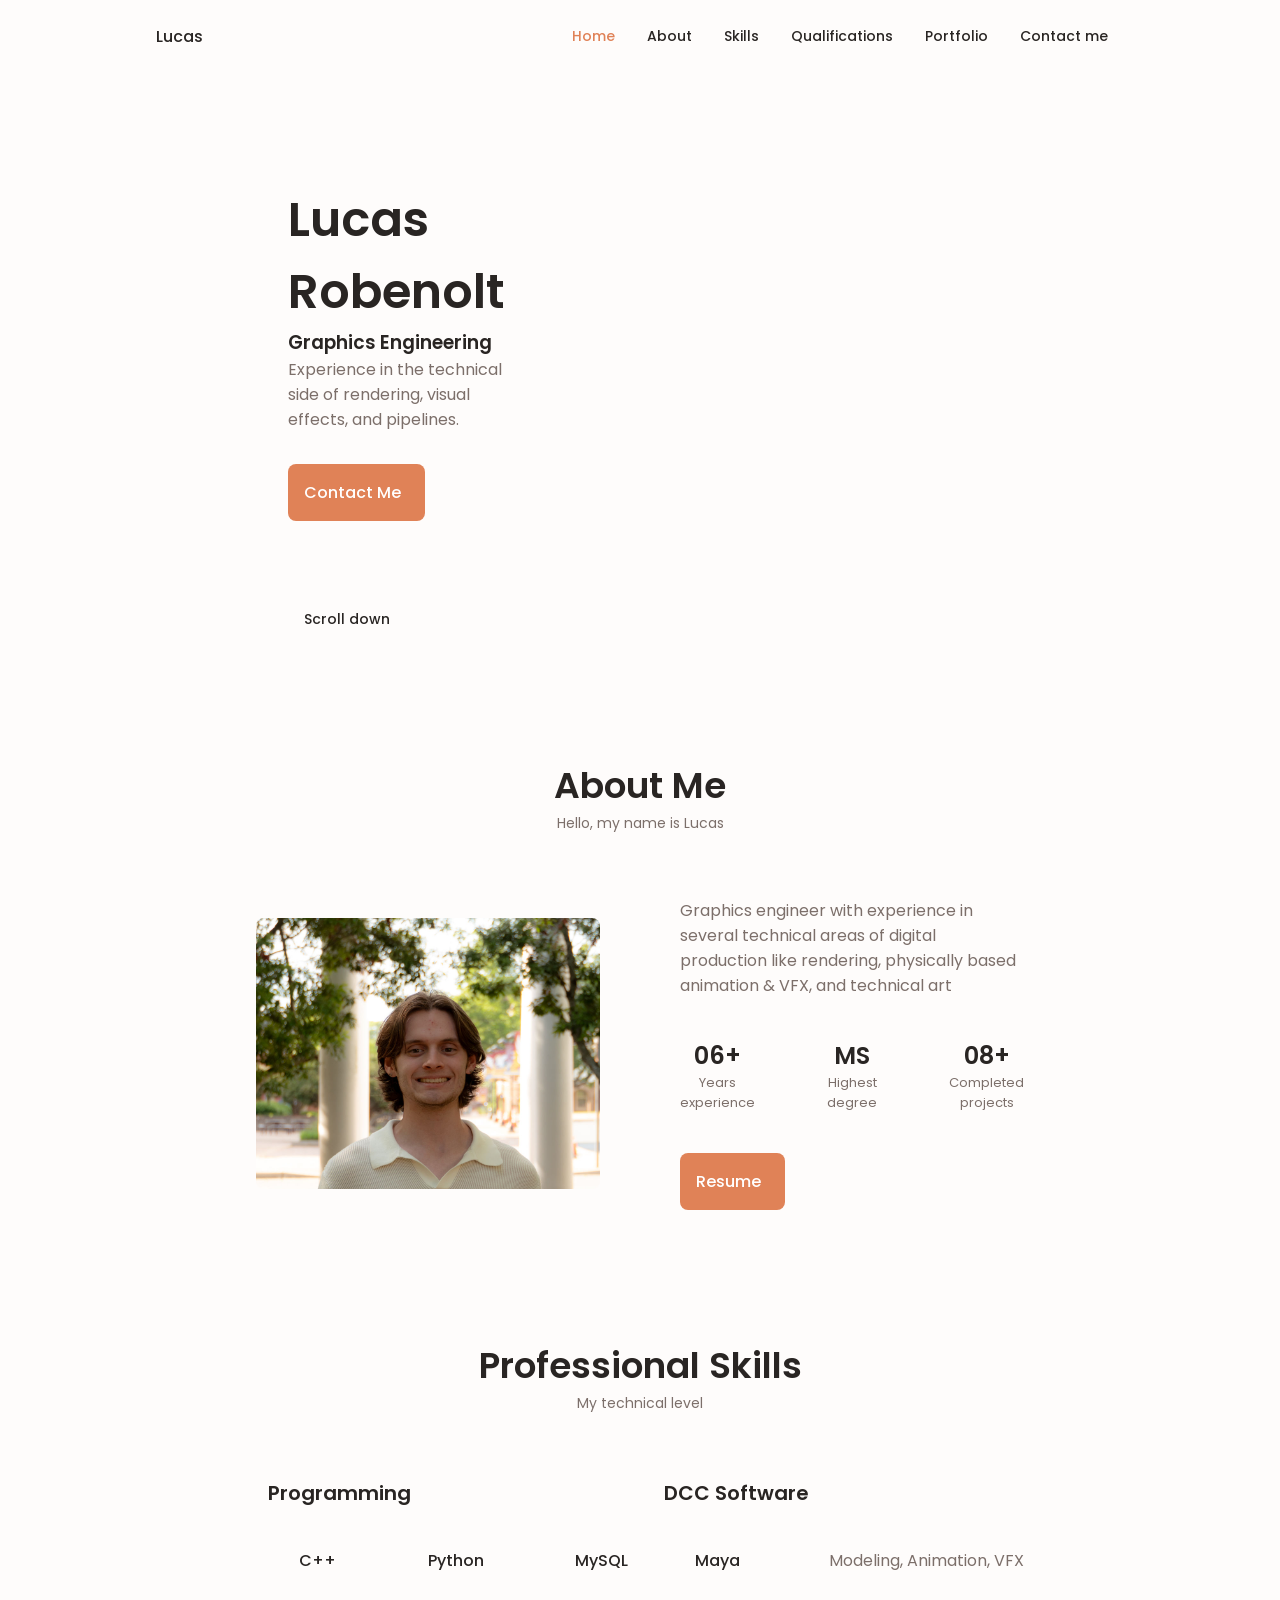
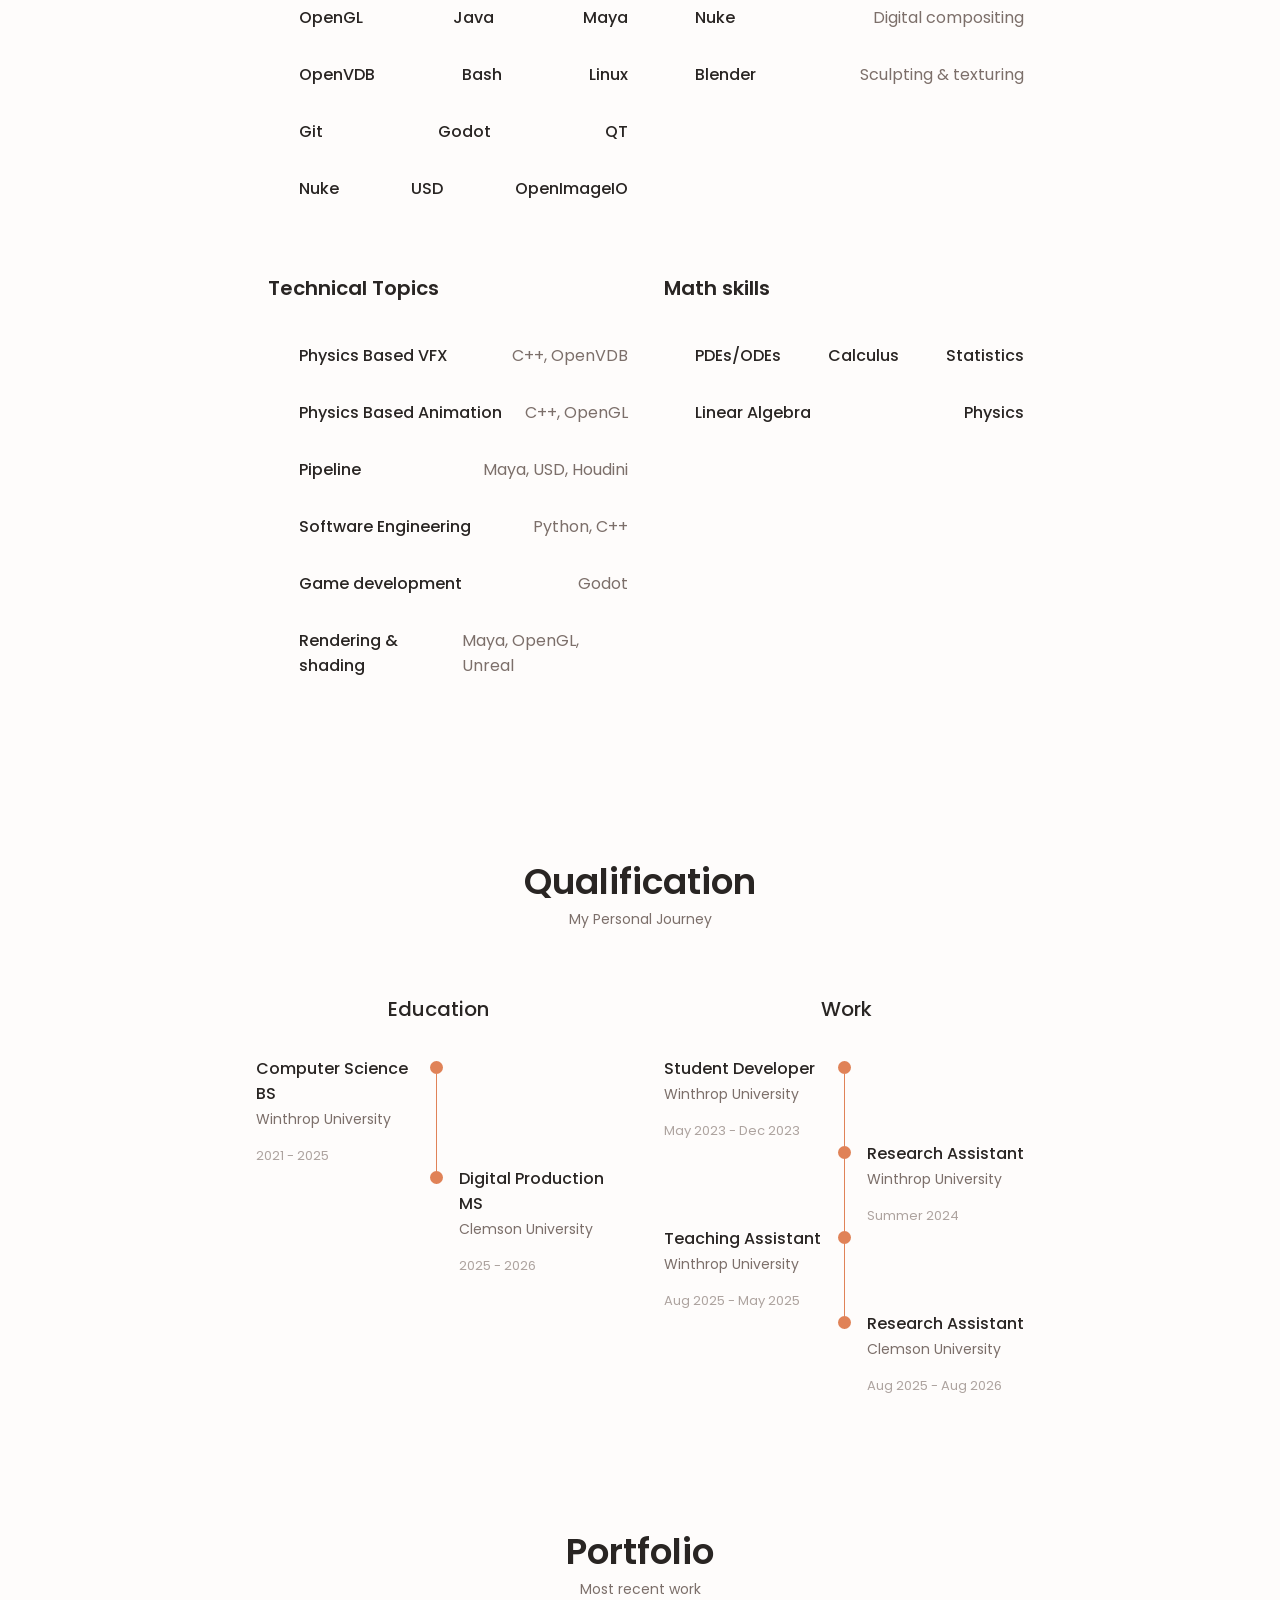
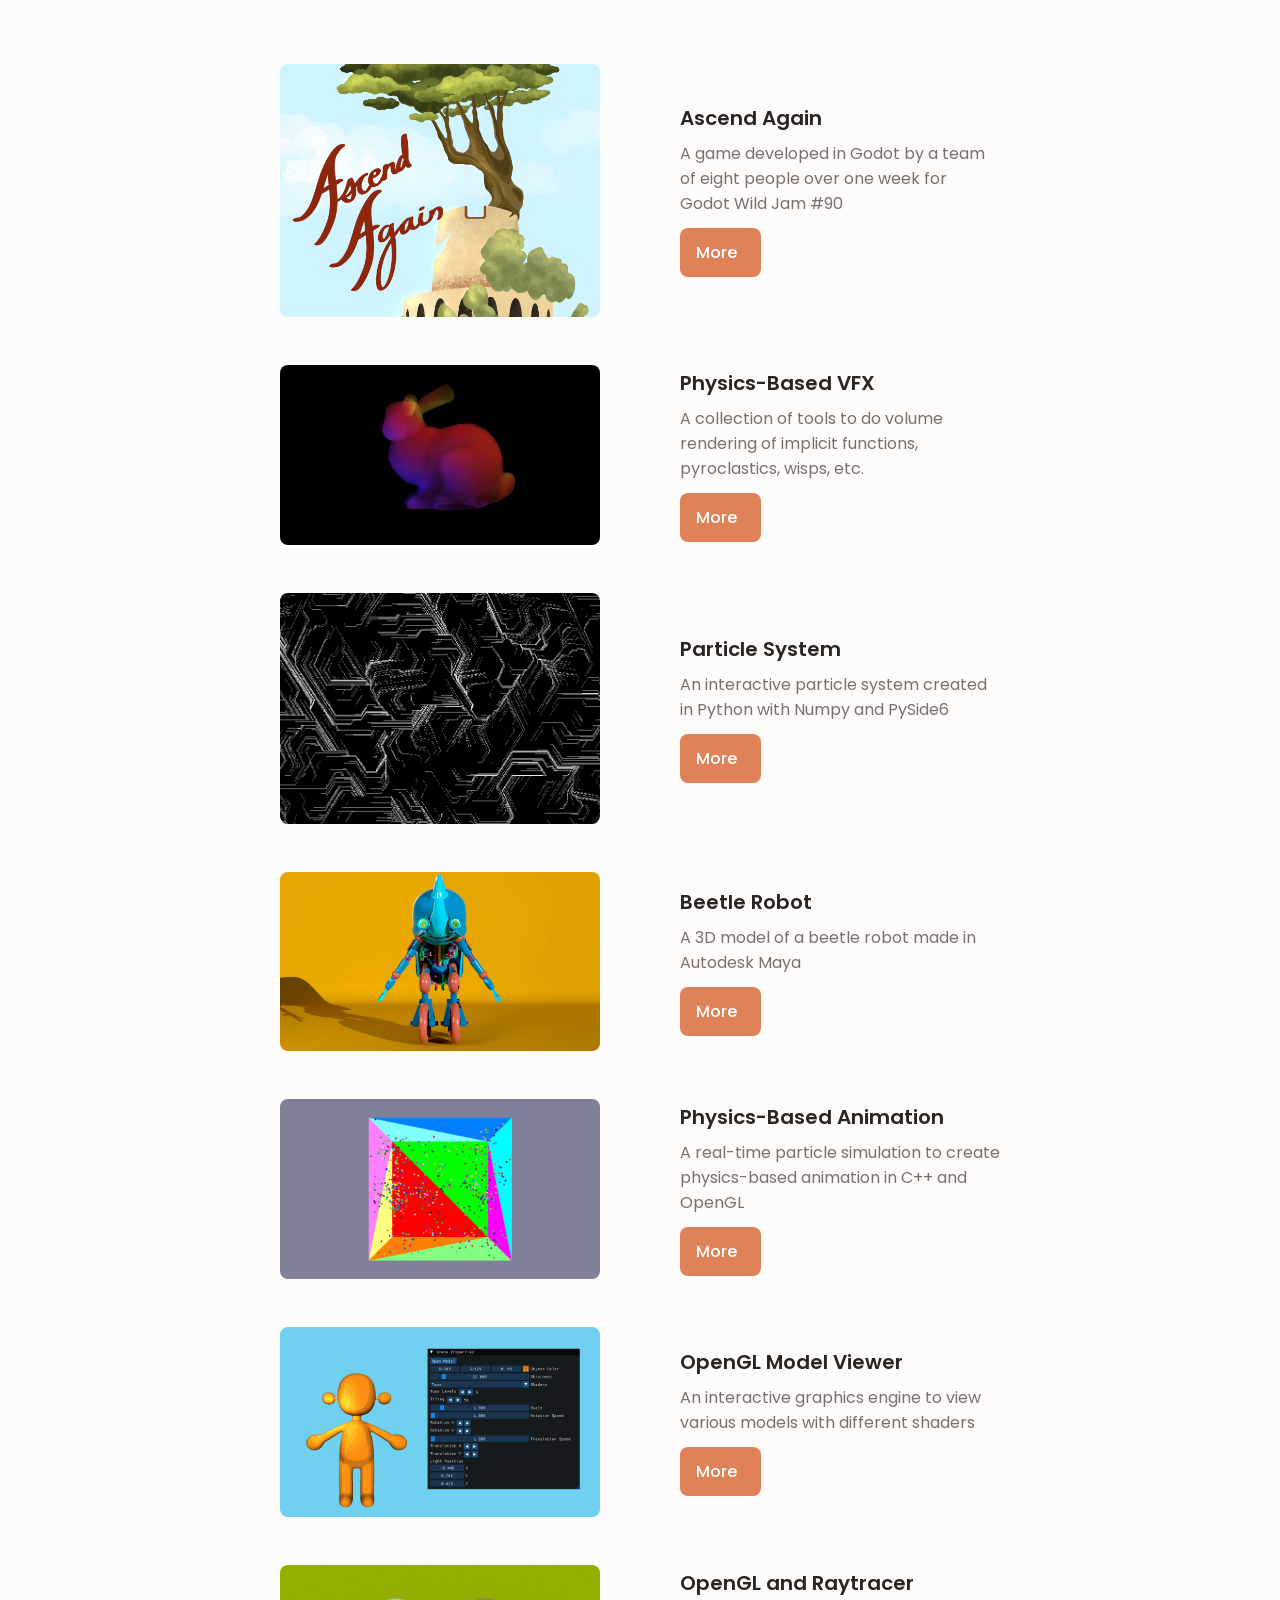
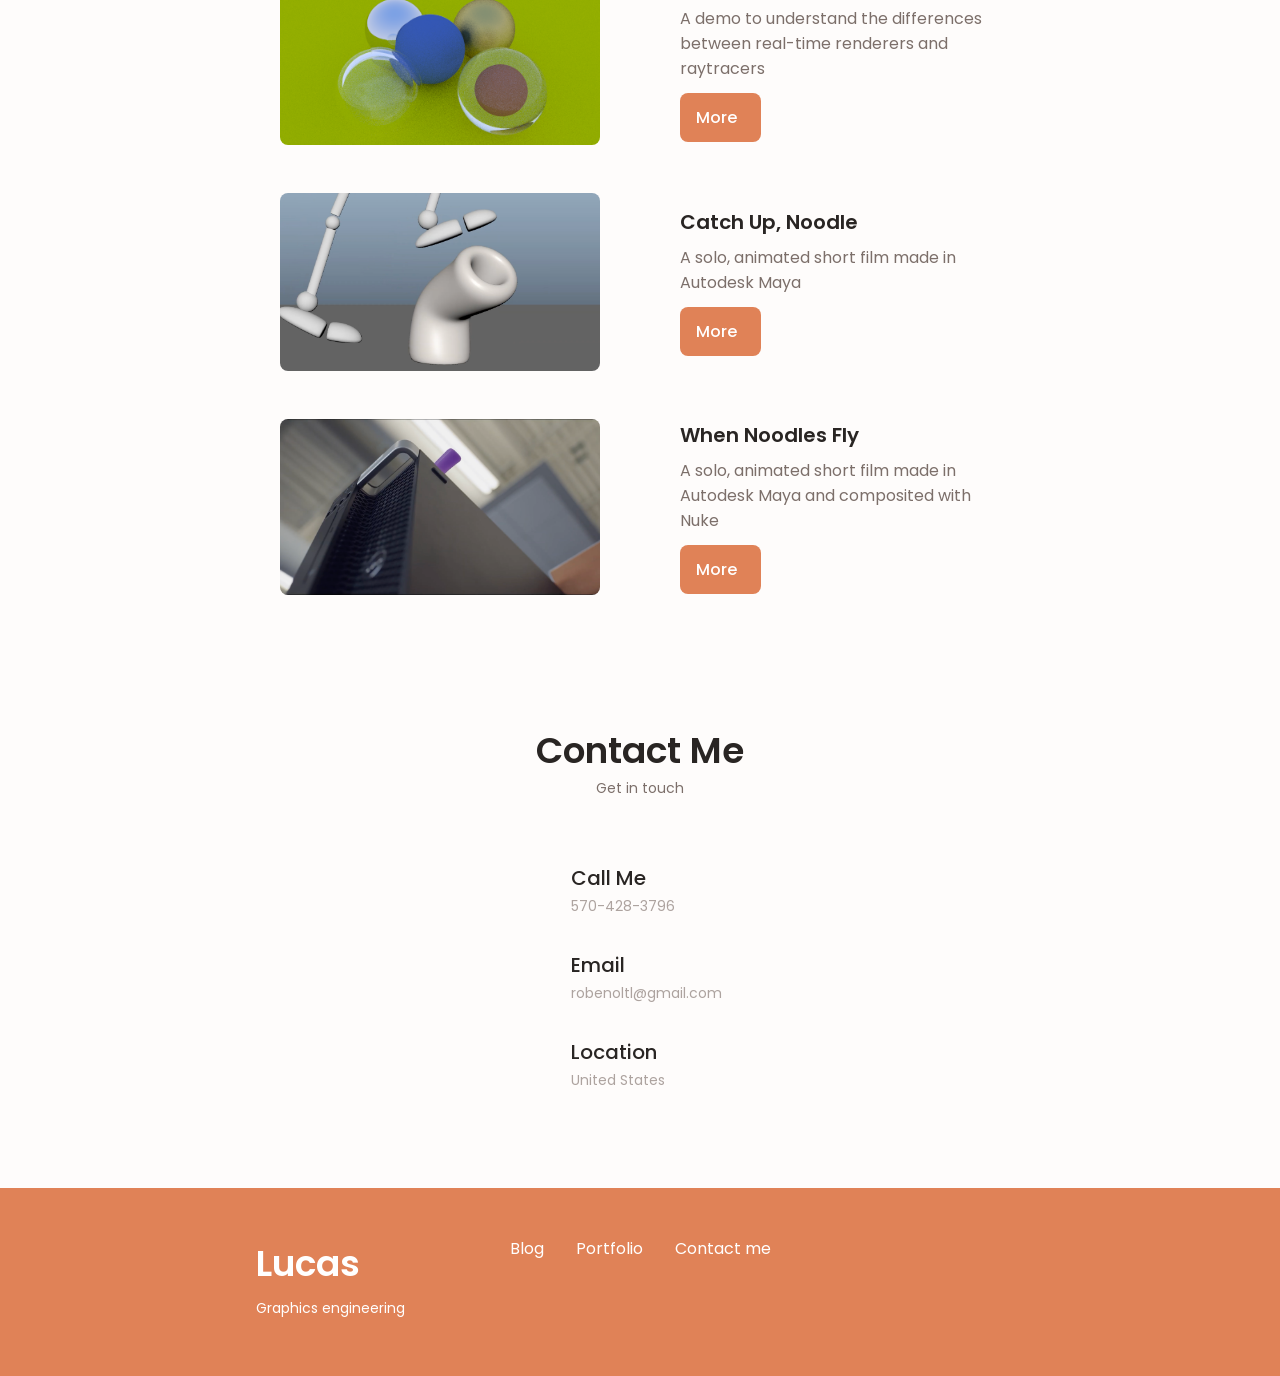
==== index.html @ 061efa86 "reorganized portfolio items" ====
<!DOCTYPE html>
    <html lang="en">
    <head>
        <meta charset="UTF-8">
        <meta name="viewport" content="width=device-width, initial-scale=1.0">

        <!--==================== UNICONS ====================-->
        <link rel="stylesheet" href="https://unicons.iconscout.com/release/v3.0.6/css/line.css">
        
        <!--==================== SWIPER CSS ====================-->
        <link rel="stylesheet" href="assets/css/swiper-bundle.min.css">
        
        <!--==================== CSS ====================-->
        <link rel="stylesheet" href="assets/css/styles.css">

        <title>Lucas-Robenolt-Portfolio</title>
    </head>
    <body>
        <!--==================== HEADER ====================-->
        <header class="header" id="header">
            <nav class="nav container">
                <a href="#" class="nav__logo">Lucas</a>
                <div class="nav__menu" id="nav-menu">
                    <ul class="nav__list grid">
                        <li class="nav__item">
                            <a href="#home" class="nav__link active-link">
                                <i class="uil uil-estate nav__icon"></i> Home
                            </a>
                        </li>
                        <li class="nav__item">
                            <a href="#about" class="nav__link">
                                <i class="uil uil-user nav__icon"></i> About
                            </a>
                        </li>
                        <li class="nav__item">
                            <a href="#skills" class="nav__link">
                                <i class="uil uil-file-alt nav__icon"></i> Skills 
                            </a>
                        </li>
                        <!-- <li class="nav__item">
                            <a href="#services" class="nav__link">
                                <i class="uil uil-briefcase-alt nav__icon"></i> Services
                            </a>
                        </li> -->
                        <li class="nav__item">
                            <a href="#qualification" class="nav__link">
                                <i class="uil uil-scenery nav__icon"></i> Qualifications
                            </a>
                        </li>
                        <li class="nav__item">
                            <a href="#portfolio" class="nav__link">
                                <i class="uil uil-scenery nav__icon"></i> Portfolio
                            </a>
                        </li>
                        <li class="nav__item">
                            <a href="#contact" class="nav__link">
                                <i class="uil uil-message nav__icon"></i> Contact me
                            </a>
                        </li>
                    </ul>
                    <i class="uil uil-times nav__close" id="nav-close"></i>
                </div>

                <div class="nav__btns">
                    <!-- Theme change button -->
                     <i class="uil uil-moon change-theme" id="theme-button"></i>

                    <div class="nav__toggle" id="nav-toggle">
                        <i class="uil uil-apps"></i>
                    </div>
                </div>
            </nav>
        </header>

        <!--==================== MAIN ====================-->
        <main class="main">
            <!--==================== HOME ====================-->
            <section class="home section" id="home">
                <div class="home__container container grid">
                    <div class="home__content grid">
                        <div class="home__social">
                            <!-- Add more social media links here if I need to -->
                            <a href="https://www.linkedin.com/in/lucas-robenolt-052553370/" target="_blank" class="home__social-icon">
                                <i class="uil uil-linkedin-alt"></i>
                            </a>
                            <a href="https://github.com/RLucas1102" target="_blank" class="home__social-icon">
                                <i class="uil uil-github-alt"></i>
                            </a>
                        </div>

                        <div class="home__img"">
                            <iframe src="https://player.vimeo.com/video/1237067106?title=0&amp;byline=0&amp;portrait=0&amp;badge=0&amp;autopause=0&amp;player_id=0&amp;app_id=58479" 
                                    width="480" 
                                    height="270" 
                                    frameborder="0" 
                                    allow="autoplay; fullscreen; picture-in-picture; clipboard-write; encrypted-media; web-share" 
                                    referrerpolicy="strict-origin-when-cross-origin" 
                                    title="Tech_Demo_Reel_10-18">
                            </iframe>
                        </div>

                        <!-- <div class="home__img">
                            <svg class="home__blob" viewBox="0 0 200 187" xmlns="http://www.w3.org/2000/svg" xmlns:xlink="http://www.w3.org/1999/xlink">
                                <mask id="mask0" mask-type="alpha">
                                    <path d="M190.312 36.4879C206.582 62.1187 201.309 102.826 182.328 134.186C163.346 165.547 
                                    130.807 187.559 100.226 186.353C69.6454 185.297 41.0228 161.023 21.7403 129.362C2.45775 
                                    97.8511 -7.48481 59.1033 6.67581 34.5279C20.9871 10.1032 59.7028 -0.149132 97.9666 
                                    0.00163737C136.23 0.303176 174.193 10.857 190.312 36.4879Z"/>
                                </mask>
                                <g mask="url(#mask0)">
                                    <path d="M190.312 36.4879C206.582 62.1187 201.309 102.826 182.328 134.186C163.346 
                                    165.547 130.807 187.559 100.226 186.353C69.6454 185.297 41.0228 161.023 21.7403 
                                    129.362C2.45775 97.8511 -7.48481 59.1033 6.67581 34.5279C20.9871 10.1032 59.7028 
                                    -0.149132 97.9666 0.00163737C136.23 0.303176 174.193 10.857 190.312 36.4879Z"/>

                                    <image class="home__blob-img" x=12 y=18 xlink:href="assets/img/LucassGradPhotos-63-edited.png"/>
                                </g>
                            </svg>
                        </div> -->

                        <div class="home__data">
                            <h1 class="home__title">Lucas Robenolt</h1>
                            <h3 class="home__subtitle">Graphics Engineering</h3>
                            <p class="home__description">Experience in the technical side of rendering, visual effects, and pipelines.</p>
                            <a href="#contact" class="button button--flex">
                                Contact Me <i class="uil uil-message button__icon"></i>
                            </a>
                        </div>
                    </div>

                    <div class="home__scroll">
                        <a href="#about" class="home__scroll-button button--flex">
                            <i class="uil uil-mouse-alt home__scroll-mouse"></i>
                            <span class="home__scroll-name">Scroll down</span>
                            <i class="uil uil-arrow-down home__scroll-arrow"></i>
                        </a>
                    </div>
                </div>
            </section>

            <!--==================== ABOUT ====================-->
            <section class="about section" id="about">
                <h2 class="section__title">About Me</h2>
                <span class="section__subtitle">Hello, my name is Lucas</span>

                <div class="about__container container grid">
                    <img src="assets/img/LucassGradPhotos-96-edited.png" alt="" class="about__img">

                    <div class="about__data">
                        <p class="about__description">Graphics engineer with experience in several technical areas of digital production
                                                      like rendering, physically based animation & VFX, and technical art
                        </p>

                        <div class="about__info">
                            <div>
                                <span class="about__info-title">06+</span>
                                <span class="about__info-name">Years <br> experience</span>
                            </div>
                            <div>
                                <span class="about__info-title">MS</span>
                                <span class="about__info-name">Highest <br> degree</span>
                            </div>
                            <div>
                                <span class="about__info-title">08+</span>
                                <span class="about__info-name">Completed <br> projects</span>
                            </div>
                        </div>

                        <div class="about__buttons">
                            <a download="" href="assets/pdf/Lucas_Robenolt_Resume.pdf" class="button button--flex">
                                Resume<i class="uil uil-download-alt button__icon"></i>
                            </a>
                        </div>
                    </div>
                </div>
            </section>

            <!--==================== SKILLS ====================-->
            <section class="skills section" id="skills">
                <h2 class="section__title"> Professional Skills</h2>
                <span class="section__subtitle">My technical level</span>

                <div class="skills__container container grid">
                    <div>
                        <!--==================== SKILLS 1====================-->
                        <div class="skills__content skills__open">
                            <div class="skills__header">
                                <!-- Replace with icon that represents skill -->
                                <i class="uil uil-brackets-curly skills__icon"></i>

                                <div>
                                    <h1 class="skills__title">Programming</h1>
                                    <span class="skills_subtitle"></span>
                                </div>

                                <i class="uil uil-angle-down skills__arrow"></i>
                            </div>

                            <div class="skills__list grid">
                                <div class="skills__data">
                                    <div class="skills__titles">
                                        <h3 class="skills__name">C++</h3>
                                        <h3 class="skills__name">Python</h3>
                                        <h3 class="skills__name">MySQL</h3>
                                    </div>
                                </div>
                                <div class="skills__data">
                                    <div class="skills__titles">
                                        <h3 class="skills__name">OpenGL</h3>
                                        <h3 class="skills__name">Java</h3>
                                        <h3 class="skills__name">Maya</h3>
                                    </div>
                                </div>
                                <div class="skills__data">
                                    <div class="skills__titles">
                                        <h3 class="skills__name">OpenVDB</h3>
                                        <h3 class="skills__name">Bash</h3>
                                        <h3 class="skills__name">Linux</h3>
                                    </div>
                                </div>
                                <div class="skills__data">
                                    <div class="skills__titles">
                                        <h3 class="skills__name">Git</h3>
                                        <h3 class="skills__name">Godot</h3>
                                        <h3 class="skills__name">QT</h3>
                                    </div>
                                </div>
                                <div class="skills__data">
                                    <div class="skills__titles">
                                        <h3 class="skills__name">Nuke</h3>
                                        <h3 class="skills__name">USD</h3>
                                        <h3 class="skills__name">OpenImageIO</h3>
                                    </div>
                                </div>
                            </div>
                        </div>
                    </div>

                    <div>
                        <!--==================== SKILLS 2====================-->
                        <div class="skills__content skills__open">
                            <div class="skills__header">
                                <!-- Replace with icon that represents skill -->
                                <i class="uil uil-cube skills__icon"></i> 

                                <div>
                                    <h1 class="skills__title">DCC Software</h1>
                                    <span class="skills_subtitle"></span>
                                </div>

                                <i class="uil uil-angle-down skills__arrow"></i>
                            </div>

                            <div class="skills__list grid">
                                <div class="skills__data">
                                    <div class="skills__titles">
                                        <h3 class="skills__name">Maya</h3>
                                        <span class="skills__description">Modeling, Animation, VFX</span>
                                    </div>
                                </div>
                                <div class="skills__data">
                                    <div class="skills__titles">
                                        <h3 class="skills__name">Nuke</h3>
                                        <span class="skills__description">Digital compositing</span>
                                    </div>
                                </div>
                                <div class="skills__data">
                                    <div class="skills__titles">
                                        <h3 class="skills__name">Blender</h3>
                                        <span class="skills__description">Sculpting & texturing</span>
                                    </div>
                                </div>
                                <!-- <div class="skills__data">
                                    <div class="skills__titles">
                                        <h3 class="skills__name">skill</h3>
                                        <span class="skills__description">Describe skill</span>
                                    </div>
                                </div> -->
                            </div>
                        </div>
                    </div>

                    <div>
                        <!--==================== SKILLS 3====================-->
                        <div class="skills__content skills__open">
                            <div class="skills__header">
                                <!-- Replace with icon that represents skill -->
                                <i class="uil uil-book-open skills__icon"></i> 

                                <div>
                                    <h1 class="skills__title">Technical Topics</h1>
                                    <span class="skills_subtitle"></span>
                                </div>

                                <i class="uil uil-angle-down skills__arrow"></i>
                            </div>

                            <div class="skills__list grid">
                                <div class="skills__data">
                                    <div class="skills__titles">
                                        <h3 class="skills__name">Physics Based VFX</h3>
                                        <span class="skills__description">C++, OpenVDB</span>
                                    </div>
                                </div>
                                <div class="skills__data">
                                    <div class="skills__titles">
                                        <h3 class="skills__name">Physics Based Animation</h3>
                                        <span class="skills__description">C++, OpenGL</span>
                                    </div>
                                </div>
                                <div class="skills__data">
                                    <div class="skills__titles">
                                        <h3 class="skills__name">Pipeline</h3>
                                        <span class="skills__description">Maya, USD, Houdini</span>
                                    </div>
                                </div>
                                <div class="skills__data">
                                    <div class="skills__titles">
                                        <h3 class="skills__name">Software Engineering</h3>
                                        <span class="skills__description">Python, C++</span>
                                    </div>
                                </div>
                                <div class="skills__data">
                                    <div class="skills__titles">
                                        <h3 class="skills__name">Game development</h3>
                                        <span class="skills__description">Godot</span>
                                    </div>
                                </div>
                                <div class="skills__data">
                                    <div class="skills__titles">
                                        <h3 class="skills__name">Rendering & shading</h3>
                                        <span class="skills__description">Maya, OpenGL, Unreal</span>
                                    </div>
                                </div>
                            </div>
                        </div>
                    </div>

                    <div>
                        <!--==================== SKILLS 4====================-->
                        <div class="skills__content skills__open">
                            <div class="skills__header">
                                <!-- Replace with icon that represents skill -->
                                <i class="uil uil-book-open skills__icon"></i> 

                                <div>
                                    <h1 class="skills__title">Math skills</h1>
                                    <span class="skills_subtitle"></span>
                                </div>

                                <i class="uil uil-angle-down skills__arrow"></i>
                            </div>

                            <div class="skills__list grid">
                                <div class="skills__data">
                                    <div class="skills__titles">
                                        <h3 class="skills__name">PDEs/ODEs</h3>
                                        <h3 class="skills__name">Calculus</h3>
                                        <h3 class="skills__name">Statistics</h3>
                                    </div>
                                </div>
                                <div class="skills__data">
                                    <div class="skills__titles">
                                        <h3 class="skills__name">Linear Algebra</h3>
                                        <h3 class="skills__name">Physics</h3>
                                    </div>
                                </div>
                            </div>
                        </div>
                    </div>
                </div>
            </section>

            <!--==================== QUALIFICATION ====================-->
            <section class="qualification section" id="qualification">
                <h2 class="section__title">Qualification</h2>
                <span class="section__subtitle">My Personal Journey</span>

                <div class="qualification__container container">
                    <div class="qualification__sections">
                        <!--==================== QUALIFICATION CONTENT 1 ====================-->
                        <div class="qualification__content qualification__active" data-content id="education">
                            <div class="qualification__tabs">
                                <h3 class="qualification__button button--flex">
                                    <i class="uil uil-graduation-cap qualification__icon"></i>
                                    Education
                                </h3>
                            </div>
                            <!--==================== QUALIFICATION 1 ====================-->
                            <div class="qualification__data">
                                <div>
                                    <h3 class="qualification__title">Computer Science BS</h3>
                                    <span class="qualification__subtitle">Winthrop University</span>
                                    <div class="qualification__calendar">
                                        <i class="uil uil-calendar-alt"></i>
                                        2021 - 2025
                                    </div>
                                </div>

                                <div>
                                    <span class="qualification__rounder"></span>
                                    <span class="qualification__line"></span>
                                </div>
                            </div>

                            <!--==================== QUALIFICATION 2 ====================-->
                            <div class="qualification__data">
                                <div></div>

                                <div>
                                    <span class="qualification__rounder"></span>
                                </div>

                                <div>
                                    <h3 class="qualification__title">Digital Production MS</h3>
                                    <span class="qualification__subtitle">Clemson University</span>
                                    <div class="qualification__calendar">
                                        <i class="uil uil-calendar-alt"></i>
                                        2025 - 2026
                                    </div>
                                </div>
                            </div>
                        </div>

                        <!--==================== QUALIFICATION CONTENT 2 ====================-->
                        <div class="qualification__content qualification__active" data-content id="work">
                           <div class="qualification__tabs"> 
                                <h3 class="qualification__button button--flex">
                                    <i class="uil uil-briefcase-alt qualification__icon"></i>
                                    Work
                                </h3>
                           </div>
                            <!--==================== QUALIFICATION 1 ====================-->
                            <div class="qualification__data">
                                <div>
                                    <h3 class="qualification__title">Student Developer</h3>
                                    <span class="qualification__subtitle">Winthrop University</span>
                                    <div class="qualification__calendar">
                                        <i class="uil uil-calendar-alt"></i>
                                        May 2023 - Dec 2023
                                    </div>
                                </div>

                                <div>
                                    <span class="qualification__rounder"></span>
                                    <span class="qualification__line"></span>
                                </div>
                            </div>

                            <!--==================== QUALIFICATION 2 ====================-->
                            <div class="qualification__data">
                                <div></div>

                                <div>
                                    <span class="qualification__rounder"></span>
                                    <span class="qualification__line"></span>
                                </div>

                                <div>
                                    <h3 class="qualification__title">Research Assistant</h3>
                                    <span class="qualification__subtitle">Winthrop University</span>
                                    <div class="qualification__calendar">
                                        <i class="uil uil-calendar-alt"></i>
                                        Summer 2024
                                    </div>
                                </div>
                            </div>

                            <!--==================== QUALIFICATION 3 ====================-->
                            <div class="qualification__data">
                                <div>
                                    <h3 class="qualification__title">Teaching Assistant</h3>
                                    <span class="qualification__subtitle">Winthrop University</span>
                                    <div class="qualification__calendar">
                                        <i class="uil uil-calendar-alt"></i>
                                        Aug 2025 - May 2025
                                    </div>
                                </div>

                                <div>
                                    <span class="qualification__rounder"></span>
                                    <span class="qualification__line"></span>
                                </div>

                            </div>

                            <!--==================== QUALIFICATION 4 ====================-->
                            <div class="qualification__data">
                                <div></div>

                                <div>
                                    <span class="qualification__rounder"></span>
                                </div>

                                <div>
                                    <h3 class="qualification__title">Research Assistant</h3>
                                    <span class="qualification__subtitle">Clemson University</span>
                                    <div class="qualification__calendar">
                                        <i class="uil uil-calendar-alt"></i>
                                        Aug 2025 - Aug 2026
                                    </div>
                                </div>

                            </div>

                        </div>
                    </div>
                </div>
            </section>

            <!--==================== Blog ====================-->
            <!-- <section class="services section" id="services">
                <h2 class="section__title">Blog</h2>
                <span class="section__subtitle">What am I up to?</span>

                <div class="services__container container grid">
                    ==================== SERVICES 1 ====================
                    <div class="services__content">
                        <div>
                            == Icon ==
                             <h3 class="services__title">Title</h3>
                        </div>

                        <span class="button button--flex button--small button--link services__button">
                            View More
                            <i class="uil uil-arrow-right button__icon"></i>
                        </span>

                        <div class="services__modal">
                            <div class="services__modal-content">
                                <h4 class="services__modal-title">Title</h4>
                                <i class="uil uil-times services__modal-close"></i>

                                <ul class="services__modal-services grid">
                                    <li class="services__modal-service">
                                        <i class="uil uil-check-circle services__modal-icon"></i>
                                        <p>Service 1</p>
                                    </li>
                                    <li class="services__modal-service">
                                        <i class="uil uil-check-circle services__modal-icon"></i>
                                        <p>Service 2</p>
                                    </li>
                                    <li class="services__modal-service">
                                        <i class="uil uil-check-circle services__modal-icon"></i>
                                        <p>Service 3</p>
                                    </li>
                                    <li class="services__modal-service">
                                        <i class="uil uil-check-circle services__modal-icon"></i>
                                        <p>Service 4</p>
                                    </li>
                                </ul>
                            </div>
                        </div>
                    </div>

                    ==================== SERVICES 2 ====================
                    <div class="services__content">
                        <div>
                            == Icon ==
                             <h3 class="services__title">Title</h3>
                        </div>

                        <span class="button button--flex button--small button--link services__button">
                            View More
                            <i class="uil uil-arrow-right button__icon"></i>
                        </span>

                        <div class="services__modal">
                            <div class="services__modal-content">
                                <h4 class="services__modal-title">Title</h4>
                                <i class="uil uil-times services__modal-close"></i>

                                <ul class="services__modal-services grid">
                                    <li class="services__modal-service">
                                        <i class="uil uil-check-circle services__modal-icon"></i>
                                        <p>Service 1</p>
                                    </li>
                                    <li class="services__modal-service">
                                        <i class="uil uil-check-circle services__modal-icon"></i>
                                        <p>Service 2</p>
                                    </li>
                                    <li class="services__modal-service">
                                        <i class="uil uil-check-circle services__modal-icon"></i>
                                        <p>Service 3</p>
                                    </li>
                                    <li class="services__modal-service">
                                        <i class="uil uil-check-circle services__modal-icon"></i>
                                        <p>Service 4</p>
                                    </li>
                                </ul>
                            </div>
                        </div>
                    </div>

                    ==================== SERVICES 3 ====================
                    <div class="services__content">
                        <div>
                            == Icon ==
                             <h3 class="services__title">Title</h3>
                        </div>

                        <span class="button button--flex button--small button--link services__button">
                            View More
                            <i class="uil uil-arrow-right button__icon"></i>
                        </span>

                        <div class="services__modal">
                            <div class="services__modal-content">
                                <h4 class="services__modal-title">Title</h4>
                                <i class="uil uil-times services__modal-close"></i>

                                <ul class="services__modal-services grid">
                                    <li class="services__modal-service">
                                        <i class="uil uil-check-circle services__modal-icon"></i>
                                        <p>Service 1</p>
                                    </li>
                                    <li class="services__modal-service">
                                        <i class="uil uil-check-circle services__modal-icon"></i>
                                        <p>Service 2</p>
                                    </li>
                                    <li class="services__modal-service">
                                        <i class="uil uil-check-circle services__modal-icon"></i>
                                        <p>Service 3</p>
                                    </li>
                                    <li class="services__modal-service">
                                        <i class="uil uil-check-circle services__modal-icon"></i>
                                        <p>Service 4</p>
                                    </li>
                                </ul>
                            </div>
                        </div>
                    </div>
                </div>
            </section> -->

            <!--==================== PORTFOLIO ====================-->
            <section class="portfolio section" id="portfolio">
                <h2 class="section__title">Portfolio</h2>
                <span class="section__subtitle">Most recent work</span>

                <div class="portfolio__container container">
                    <!--==================== PORTFOLIO 1 ====================-->
                    <div class="portfolio__content grid">
                        <img src="assets/img/Ascend-Again.png" alt="" class="portfolio__img">

                        <div class="portfolio__data">
                            <h3 class="portfolio__title">Ascend Again</h3>
                            <p class="portfolio__description">A game developed in Godot by a team of eight people over one week for Godot Wild Jam #90  </p>
                            <a href="https://ascend-again.itch.io/ascend-again" class="button button--flex button--small portfolio__button">
                                More
                                <i class="uil uil-arrow-right button__icon"></i>
                            </a>
                        </div>
                    </div>
                    
                    <!--==================== PORTFOLIO 9 ====================-->
                    <div class="portfolio__content grid">
                        <img src="assets/img/VFX_Bunny.jpg" alt="" class="portfolio__img">

                        <div class="portfolio__data">
                            <h3 class="portfolio__title">Physics-Based VFX</h3>
                            <p class="portfolio__description">A collection of tools to do volume rendering of implicit functions, pyroclastics, wisps, etc.</p>
                            <a href="https://github.com/RLucas1102/Physics-VFX-Sandbox" class="button button--flex button--small portfolio__button">
                                More
                                <i class="uil uil-arrow-right button__icon"></i>
                            </a>
                        </div>
                    </div>

                    <!--==================== PORTFOLIO 5 ====================-->
                    <div class="portfolio__content grid">
                        <img src="assets/img/Particle-System.png" alt="" class="portfolio__img">

                        <div class="portfolio__data">
                            <h3 class="portfolio__title">Particle System</h3>
                            <p class="portfolio__description">An interactive particle system created in Python with Numpy and PySide6</p>
                            <a href="https://github.com/RLucas1102/PyQT-FlowField" class="button button--flex button--small portfolio__button">
                                More
                                <i class="uil uil-arrow-right button__icon"></i>
                            </a>
                        </div>
                    </div>
                    
                    <!--==================== PORTFOLIO 2 ====================-->
                    <div class="portfolio__content grid">
                        <img src="assets/img/Beetle-Robot.png" alt="" class="portfolio__img">

                        <div class="portfolio__data">
                            <h3 class="portfolio__title">Beetle Robot</h3>
                            <p class="portfolio__description">A 3D model of a beetle robot made in Autodesk Maya</p>
                            <a href="https://vimeo.com/1236069289?fl=ip&fe=ec" class="button button--flex button--small portfolio__button">
                                More
                                <i class="uil uil-arrow-right button__icon"></i>
                            </a>
                        </div>
                    </div>
                    
                    <!--==================== PORTFOLIO 6 ====================-->
                    <div class="portfolio__content grid">
                        <img src="assets/img/PBA.png" alt="" class="portfolio__img">

                        <div class="portfolio__data">
                            <h3 class="portfolio__title">Physics-Based Animation</h3>
                            <p class="portfolio__description">A real-time particle simulation to create physics-based animation in C++ and OpenGL</p>
                            <a href="https://github.com/RLucas1102/Physics-Animation-Sandbox" class="button button--flex button--small portfolio__button">
                                More
                                <i class="uil uil-arrow-right button__icon"></i>
                            </a>
                        </div>
                    </div>
                    
                    <!--==================== PORTFOLIO 7 ====================-->
                    <div class="portfolio__content grid">
                        <img src="assets/img/OpenGL-ModelViewer.png" alt="" class="portfolio__img">

                        <div class="portfolio__data">
                            <h3 class="portfolio__title">OpenGL Model Viewer</h3>
                            <p class="portfolio__description">An interactive graphics engine to view various models with different shaders</p>
                            <a href="https://github.com/RLucas1102/OpenGL-ModelViewer" class="button button--flex button--small portfolio__button">
                                More
                                <i class="uil uil-arrow-right button__icon"></i>
                            </a>
                        </div>
                    </div>

                    <!--==================== PORTFOLIO 8 ====================-->
                    <div class="portfolio__content grid">
                        <img src="assets/img/Raytracer.png" alt="" class="portfolio__img">

                        <div class="portfolio__data">
                            <h3 class="portfolio__title">OpenGL and Raytracer</h3>
                            <p class="portfolio__description">A demo to understand the differences between real-time renderers and raytracers</p>
                            <a href="https://github.com/RLucas1102/OpenGL-Raytracer" class="button button--flex button--small portfolio__button">
                                More
                                <i class="uil uil-arrow-right button__icon"></i>
                            </a>
                        </div>
                    </div>

                    <!--==================== PORTFOLIO 4 ====================-->
                    <div class="portfolio__content grid ">
                        <img src="assets/img/Catch-Up-Noodle.png" alt="" class="portfolio__img">

                        <div class="portfolio__data">
                            <h3 class="portfolio__title">Catch Up, Noodle</h3>
                            <p class="portfolio__description">A solo, animated short film made in Autodesk Maya</p>
                            <a href="https://vimeo.com/1236068005?fl=ip&fe=ec" class="button button--flex button--small portfolio__button">
                                More
                                <i class="uil uil-arrow-right button__icon"></i>
                            </a>
                        </div>
                    </div>
                    
                    <!--==================== PORTFOLIO 3 ====================-->
                    <div class="portfolio__content grid ">
                        <img src="assets/img/When-Noodles-Fly.png" alt="" class="portfolio__img">

                        <div class="portfolio__data">
                            <h3 class="portfolio__title">When Noodles Fly</h3>
                            <p class="portfolio__description">A solo, animated short film made in Autodesk Maya and composited with Nuke</p>
                            <a href="https://vimeo.com/1236067232?fl=ip&fe=ec" class="button button--flex button--small portfolio__button">
                                More
                                <i class="uil uil-arrow-right button__icon"></i>
                            </a>
                        </div>
                    </div>

                </div>
            </section>

            <!--==================== PROJECT IN MIND ====================-->
            <!-- <section class="project section">
                <div class="project__bg">
                    <div class="project__container container grid">
                        <div class="project__data">
                            <h2 class="project__title">Something</h2>
                            <p class="project__description">Something else</p>
                            <a href="#contact" class="button button--flex button--white">
                                Contact Me
                                <i class="uil uil-message project__icon"></i>
                            </a>
                        </div>

                        <img src="assets/img/project.png" alt="" class="project__img">
                    </div>
                </div>
            </section> -->

            <!--==================== TESTIMONIAL ====================-->
            <!-- <section class="testimonial section">
                <h2 class="section__title">Testimonial</h2>
                <span class="section__subtitle">My Client Saying</span>

                <div class="testimonial__container container swiper-container">
                    <div class="swiper-wrapper">
                        ==================== TESTIMONIAL 1 ====================
                        <div class="testimonial__content swiper-slide">
                            <div class="testimonial__data">
                                <div class="testimonial__header">
                                    <img src="assets/img/testimonial1.jpg" alt="" class="testimonial__img">
                                    
                                    <div>
                                        <h3 class="testimonial__name">Name</h3>
                                        <span class="testimonial__client">Client</span>
                                    </div>
                                </div>

                                <div>
                                    <i class="uil uil-star testimonial__icon-star"></i>
                                    <i class="uil uil-star testimonial__icon-star"></i>
                                    <i class="uil uil-star testimonial__icon-star"></i>
                                    <i class="uil uil-star testimonial__icon-star"></i>
                                    <i class="uil uil-star testimonial__icon-star"></i>
                                </div>
                            </div>

                            <p class="testimonial__description">Something</p>
                        </div>

                        ==================== TESTIMONIAL 2 ====================
                        <div class="testimonial__content swiper-slide">
                            <div class="testimonial__data">
                                <div class="testimonial__header">
                                    <img src="assets/img/testimonial2.jpg" alt="" class="testimonial__img">
                                    
                                    <div>
                                        <h3 class="testimonial__name">Name</h3>
                                        <span class="testimonial__client">Client</span>
                                    </div>
                                </div>

                                <div>
                                    <i class="uil uil-star testimonial__icon-star"></i>
                                    <i class="uil uil-star testimonial__icon-star"></i>
                                    <i class="uil uil-star testimonial__icon-star"></i>
                                    <i class="uil uil-star testimonial__icon-star"></i>
                                    <i class="uil uil-star testimonial__icon-star"></i>
                                </div>
                            </div>

                            <p class="testimonial__description">Something</p>
                        </div>

                        ==================== TESTIMONIAL 3 ====================
                        <div class="testimonial__content swiper-slide">
                            <div class="testimonial__data">
                                <div class="testimonial__header">
                                    <img src="assets/img/testimonial3.jpg" alt="" class="testimonial__img">
                                    
                                    <div>
                                        <h3 class="testimonial__name">Name</h3>
                                        <span class="testimonial__client">Client</span>
                                    </div>
                                </div>

                                <div>
                                    <i class="uil uil-star testimonial__icon-star"></i>
                                    <i class="uil uil-star testimonial__icon-star"></i>
                                    <i class="uil uil-star testimonial__icon-star"></i>
                                    <i class="uil uil-star testimonial__icon-star"></i>
                                    <i class="uil uil-star testimonial__icon-star"></i>
                                </div>
                            </div>

                            <p class="testimonial__description">Something</p>
                        </div>
                    </div>

                    Add Pagination
                     <div class="swiper-pagination swiper-pagination-testimonial"></div>
                </div>
            </section> -->

            <!--==================== CONTACT ME ====================-->
            <section class="contact section" id="contact">
                <h2 class="section__title">Contact Me</h2>
                <span class="section__subtitle">Get in touch</span>

                <div class="contact__container container grid">
                    <div>

                        <div class="contact__information">
                            <i class="uil uil-phone contact__icon"></i>

                            <div>
                                <h3 class="contact__title">Call Me</h3>
                                <span class="contact__subtitle">570-428-3796</span>
                            </div>
                        </div>

                        <div class="contact__information">
                            <i class="uil uil-envelope contact__icon"></i>

                            <div>
                                <h3 class="contact__title">Email</h3>
                                <span class="contact__subtitle">robenoltl@gmail.com</span>
                            </div>
                        </div>

                        <div class="contact__information">
                            <i class="uil uil-map-marker contact__icon"></i>

                            <div>
                                <h3 class="contact__title">Location</h3>
                                <span class="contact__subtitle">United States</span>
                            </div>
                        </div>
                    </div>

                    <!-- <form action="" class="contact__form grid">
                        <div class="contact__inputs grid">
                            <div class="contact__content">
                                <label for="" class="contact__label">Name</label>
                                <input type="text" class="contact__input">
                            </div>
                            <div class="contact__content">
                                <label for="" class="contact__label">Email</label>
                                <input type="text" class="contact__input">
                            </div>
                        </div>
                        <div class="contact__content">
                            <label for="" class="contact__label">Message</label>
                            <textarea name="" id="" cols="0" rows="7" class="contact__input"></textarea>
                        </div>

                        <div>
                            <a href="#" class="button button--flex">
                                Send Message
                                <i class="uil uil-message button__icon"></i>
                            </a>
                        </div>
                    </form> -->
                </div>
            </section>
        </main>

        <!--==================== FOOTER ====================-->
        <footer class="footer">
            <div class="footer__bg">
                <div class="footer__container container grid">
                    <div>
                        <h1 class="footer__title">Lucas</h1>
                        <span class="footer__subtitle">Graphics engineering</span>
                    </div>

                    <ul class="footer__links">
                        <li>
                            <a href="#services" class="footer__link">Blog</a>
                        </li>
                        <li>
                            <a href="#portfolio" class="footer__link">Portfolio</a>
                        </li>
                        <li>
                            <a href="#contact" class="footer__link">Contact me</a>
                        </li>
                    </ul>
                </div>
            </div>
        </footer>
        
        <!--==================== SCROLL TOP ====================-->
        <a href="#" class="scrollup" id="scroll-up">
            <i class="uil uil-arrow-up scrollup__icon"></i>
        </a>

        <!--==================== SWIPER JS ====================-->
        <script src="assets/js/swiper-bundle.min.js"></script>

        <!--==================== MAIN JS ====================-->
        <script src="assets/js/main.js"></script>
    </body>
</html>
---- assets/css/styles.css ----
/*==================== GOOGLE FONTS ====================*/
@import url("https://fonts.googleapis.com/css2?family=Poppins:wght@400;500;600&display=swap");

/*==================== VARIABLES CSS ====================*/
:root {
    --header-height: 3rem;

    /*========== Colors ==========*/
    /* Change favorite color */
    --hue-color: 19; /*Purple 250 - Green 142 - Blue 230 - Pink 340*/

    /* HSL color mode */
    --first-color: hsl(var(--hue-color), 69%, 61%);
    --first-color-second: hsl(var(--hue-color), 69%, 61%);
    --first-color-alt: hsl(var(--hue-color), 57%, 53%);
    --first-color-lighter: hsl(var(--hue-color), 92%, 85%);
    --title-color: hsl(var(--hue-color), 8%, 15%);
    --text-color: hsl(var(--hue-color), 8%, 45%);
    --text-color-light: hsl(var(--hue-color), 8%, 65%);
    --input-color: hsl(var(--hue-color), 70%, 96%);
    --body-color: hsl(var(--hue-color), 60%, 99%);
    --container-color: #fff;
    --scroll-bar-color: hsl(var(--hue-color), 12%, 90%);
    --scroll-thumb-color: hsl(var(--hue-color), 12%, 80%);

    /*========== Font and typography ==========*/
    --body-font: 'Poppins', sans-serif;

    /* .5rem = 8px, 1rem = 16px, 1.5rem = 24px ... */
    --big-font-size: 2rem;
    --h1-font-size: 1.5rem;
    --h2-font-size: 1.25rem;
    --h3-font-size: 1.125rem;
    --normal-font-size: .938rem;
    --small-font-size: .813rem;
    --smaller-font-size: .75rem;

    /*========== Font weight ==========*/
    --font-medium: 500;
    --font-semi-bold: 600;

    /*========== Margenes Bottom ==========*/
    /* .25rem = 4px, .5rem = 8px, .75rem = 12px ... */
    --mb-0-25: .25rem;
    --mb-0-5: .5rem;
    --mb-0-75: .75rem;
    --mb-1: 1rem;
    --mb-1-5: 1.5rem;
    --mb-2: 2rem;
    --mb-2-5: 2.5rem;
    --mb-3: 3rem;

    /*========== z index ==========*/
    --z-tooltip: 10;
    --z-fixed: 100;
    --z-modal: 1000;
}

/* Font size for large devices */
@media screen and (min-width: 968px) {
    :root {
        --big-font-size: 3rem;
        --h1-font-size: 2.25rem;
        --h2-font-size: 1.5rem;
        --h3-font-size: 1.25rem;
        --normal-font-size: 1rem;
        --small-font-size: .875rem;
        --smaller-font-size: .813rem;
    }
}

/*========== Variables Dark theme ==========*/
body.dark-theme {
  /* HSL color mode */
  --first-color-second: hsl(var(--hue-color), 30%, 8%);
  --title-color: hsl(var(--hue-color), 8%, 95%);
  --text-color: hsl(var(--hue-color), 8%, 75%);
  --input-color: hsl(var(--hue-color), 29%, 16%);
  --body-color: hsl(var(--hue-color), 28%, 12%);
  --container-color: hsl(var(--hue-color), 29%, 16%);
  --scroll-bar-color: hsl(var(--hue-color), 12%, 48%);
  --scroll-thumb-color: hsl(var(--hue-color), 12%, 36%);

}

/*========== Button Dark/Light ==========*/
.nav__btns{
  display: flex;
  align-items: center;
}

.change-theme{
  font-size: 1.25rem;
  color: var(--title-color);
  margin-right: var(--mb-1);
  cursor: pointer;
}

.change-theme:hover{
  color: var(--first-color);
}
/*==================== BASE ====================*/
* {
  box-sizing: border-box;
  padding: 0;
  margin: 0;
}

html {
  scroll-behavior: smooth;
}

body {
  margin: 0 0 var(--header-height) 0;
  font-family: var(--body-font);
  font-size: var(--normal-font-size);
  background-color: var(--body-color);
  color: var(--text-color);
}

h1, h2, h3, h4 {
  color: var(--title-color);
  font-weight: var(--font-semi-bold);
}

ul {
  list-style: none;
}

a {
  text-decoration: none;
}

img {
  max-width: 100%;
  height: auto;
}

/*==================== REUSABLE CSS CLASSES ====================*/
.section {
  padding: 2rem 0 4rem;
}

.section__title {
  font-size: var(--h1-font-size);
  color: var(--title-color);
}

.section__subtitle {
  display: block;
  font-size: var(--small-font-size);
  margin-bottom: var(--mb-3);
}

.section__title, 
.section__subtitle {
  text-align: center;
}

/*==================== LAYOUT ====================*/
.container {
  max-width: 768px;
  margin-left: var(--mb-1-5);
  margin-right: var(--mb-1-5);
}

.grid {
  display: grid;
  gap: 1.5rem;
}

.header {
  width: 100%;
  position: fixed;
  bottom: 0;
  left: 0;
  z-index: var(--z-fixed);
  background-color: var(--body-color);
}

/*==================== NAV ====================*/
.nav {
  max-width: 968px;
  height: var(--header-height);
  display: flex;
  justify-content: space-between;
  align-items: center;
}

.nav__logo,
.nav__toggle {
  color: var(--title-color);
  font-weight: var(--font-medium);
}

.nav__logo:hover {
  color: var(--first-color);
}

.nav__toggle {
  font-size: 1.1rem;
  cursor: pointer;
}

.nav__toggle:hover {
  color: var(--first-color);
}

@media screen and (max-width: 767px) {
  .nav__menu{
    position: fixed;
    bottom: -100%;
    left: 0;
    width: 100%;
    background-color: var(--body-color);
    padding: 2rem 1.5rem 4rem;
    box-shadow: 0 -1px 4px rgba(0, 0, 0, 0.15);
    border-radius: 1.5rem 1.5rem 0 0;
    transition: .3s;
  }
}

.nav__list {
  grid-template-columns: repeat(3, 1fr);
  gap: 2rem;
}

.nav__link {
  display: flex;
  flex-direction: column;
  align-items: center;
  font-size: var(--small-font-size);
  color: var(--title-color);
  font-weight: var(--font-medium);
}

.nav__link:hover {
  color: var(--first-color);
}

.nav__icon {
  font-size: 1.2rem;
}

.nav__close {
  position: absolute;
  right: 1.3rem;
  bottom: .5rem;
  font-size: 1.5rem;
  cursor: pointer;
  color: var(--first-color);
}

.nav__close:hover {
  color: var(--first-color-alt);
}

/* show menu */
.show-menu {
  bottom: 0;
}

/* Active link */
.active-link {
  color: var(--first-color);
}

/* Change background header */
.scroll-header {
  box-shadow: 0 -1px 4px rgba(0, 0, 0, 0.15);
}

/*==================== HOME ====================*/
.home__container {
  gap: 1rem;
}

.home__content {
  grid-template-columns: .5fr 3fr;
  padding-top: 3.5rem;
  align-items: center;
}

.home__social{
  display: grid;
  grid-template-columns: max-content;
  row-gap: 1rem;
}

.home__social-icon{
  font-size: 1.25rem;
  color: var(--first-color);
}

.home__social-icon:hover{
  color: var(--first-color-alt)
}

.home__blob{
  width: 200px;
  fill: var(--first-color);
}

.home__blob-img{
  width: 170px;
}

.home__data{
  grid-column: 1/3;
}

.home__title{
  font-size: var(--big-font-size);
}

.home__subtile{
  font-size: var(--h3-font-size);
  color: var(--text-color);
  font-weight: var(--font-medium);
  margin-bottom: var(--mb-0-75);
}

.home__description{
  margin-bottom: var(--mb-2);
}

.home__scroll{
  display: none;
}

.home__scroll-button{
  color: var(--first-color);
  transition: .3s;
}

.home__scroll-button:hover{
  transform: translateY(0.25rem);
}

.home__scroll-mouse{
  font-size: 2rem;
}

.home__scroll-name{
  font-size: var(--small-font-size);
  color: var(--title-color);
  font-weight: var(--font-medium);
  margin-right: var(--mb-0-25);
}

.home__scroll-arrow{
  font-size: 1.25rem;
}

/*==================== BUTTONS ====================*/
.button {
  display: inline-block;
  background-color: var(--first-color);
  color: #fff;
  padding: 1rem;
  border-radius: .5rem;
  font-weight: var(--font-medium);
}

.button:hover {
  background-color: var(--first-color-alt);
}

.button__icon {
  font-size: 1.25rem;
  margin-left: var(--mb-0-5);
  transition: .3s;
}

.button--white {
  background-color: #FFF;
  color: var(--first-color);
}

.button--white:hover {
  background-color: #FFF;
}

.button--flex {
  display: inline-flex;
  align-items: center;
}

.button--small {
  padding: .75rem 1rem;
}

.button--link {
  padding: 0;
  background-color: transparent;
  color: var(--first-color);
}

.button--link:hover {
  background-color: transparent;
  color: var(--first-color-alt);
}

/*==================== ABOUT ====================*/
.about__img {
  width: 200px;
  border-radius: .5rem;
  justify-self: center;
  align-self: center;
}

.about__description {
  text-align: center;
  margin-bottom: var(--mb-2-5);
}

.about__info {
  display: flex;
  justify-content: space-evenly;
  margin-bottom: var(--mb-2-5);
}

.about__info-title {
  font-size: var(--h2-font-size);
  font-weight: var(--font-semi-bold);
  color: var(--title-color);
}

.about__info-name {
  font-size: var(--smaller-font-size);
}

.about__info-title,
.about__info-name {
  display: block;
  text-align: center;
}

.about__buttons {
  display: flex;
  justify-content: center;
}

/*==================== SKILLS ====================*/
.skill__container {
  row-gap: 0;
}

.skills__header {
  display: flex;
  align-items: center;
  margin-bottom: var(--mb-2-5);
  cursor: pointer;
}

.skills__icon,
.skills__arrow {
  font-size: 2rem;
  color: var(--first-color);
}

.skills__icon {
  margin-right: var(--mb-0-75);
}

.skills__title {
  font-size: var(--h3-font-size);
}

.skills__subtitle {
  font-size: var(--small-font-size);
  color: var(--text-color-light);
}

.skills__arrow {
  margin-left: auto;
  transition: .4s;
}

.skills__list {
  row-gap: 1.5rem;
  padding-left: 2.7rem;
}

.skills__titles {
  display: flex;
  justify-content: space-between;
  margin-bottom: var(--mb-0-5);
}

.skills__name {
  font-size: var(--normal-font-size);
  font-weight: var(--font-medium);
}

.skills__close .skills__list {
    height: 0;
    overflow: hidden;
}

.skills__open .skills__list {
  height: max-content;
  margin-bottom: var(--mb-2-5);
}

.skills__open .skills__arrow {
  transform: rotate(-180deg);
}

/*==================== QUALIFICATION ====================*/
.qualification__tabs {
  display: flex;
  justify-content: space-evenly;
  margin-bottom: var(--mb-2);
}

.qualification__button {
  font-size: var(--h3-font-size);
  font-weight: var(--font-medium);
  cursor: pointer;
}

.qualification__button:hover {
  color: var(--first-color);
}

.qualification__icon {
  font-size: 1.8rem;
  margin-right: var(--mb-0-25);
}

.qualification__data {
  display: grid;
  grid-template-columns: 1fr max-content 1fr;
  column-gap: 1.5rem;
}

.qualification__title {
  font-size: var(--normal-font-size);
  font-weight: var(--font-medium);
}

.qualification__subtitle {
  display: inline-block;
  font-size: var(--small-font-size);
  margin-bottom: var(--mb-1);
}

.qualification__calendar {
  font-size: var(--smaller-font-size);
  color: var(--text-color-light);
}

.qualification__rounder {
  display: inline-block;
  width: 13px;
  height: 13px;
  background-color: var(--first-color);
  border-radius: 50%;
}

.qualification__line {
  display: block;
  width: 1px;
  height: 100%;
  background-color: var(--first-color);
  transform: translate(6px, -7px);
}

.qualification [data-content] {
  display: none;
}

.qualification__active[data-content] {
  display: block;
}

.qualification__button.qualification__active {
  color: var(--first-color);
}

/*==================== SERVICES ====================*/
.services__container {
  gap: 1.5rem;
  grid-template-columns: repeat(2, 1fr);
}

.services__content {
  position: relative;
  background-color: var(--container-color);
  padding: 3.5rem .5rem 1.25rem 1.5rem;
  border-radius: .25rem;
  box-shadow: 0 2px 4px rgba(0, 0, 0, 0.15);
  transition: .3s;
}

.services__content:hover {
  box-shadow: 0 4px 8px rgba(0, 0, 0, 0.15);
}

.services__icon {
  display: block;
  font-size: 1.5rem;
  color: var(--first-color);
  margin-bottom: var(--mb-1);
}

.services__title {
  font-size: var(--h3-font-size);
  margin-bottom: var(--mb-1);
  font-weight: var(--font-medium);
}

.services__button {
  cursor: pointer;
  font-size: var(--small-font-size);
}

.services__button:hover .button__icon {
  transform: translateX(.25rem);
}

.services__modal{
  position: fixed;
  top: 0;
  left: 0;
  right: 0;
  bottom: 0;
  background-color: rgba(0, 0, 0, 0.5);
  display: flex;
  align-items: center;
  justify-content: center;
  padding: 0 1rem;
  z-index: var(--z-modal);
  opacity: 0;
  visibility: hidden;
  transition: .3s;
}

.services__modal-content {
  position: relative;
  background-color: var(--container-color);
  padding: 1.5rem;
  border-radius: .5rem;
}

.services__modal-services {
  row-gap: 1rem;
}

.services__modal-service {
  display: flex;
}

.services__modal-title {
  font-size: var(--h3-font-size);
  font-weight: var(--font-medium);
  margin-bottom: var(--mb-1-5);
}

.services__modal-close {
  position: absolute;
  top: 1rem;
  right: 1rem;
  font-size: 1.5rem;
  color: var(--first-color);
  cursor: pointer;
}

.services__modal-icon {
  color: var(--first-color);
  margin-right: var(--mb-0-25);
}

/* Active Modal */
.active-modal {
  opacity: 1;
  visibility: visible;
}


/*==================== PORTFOLIO ====================*/
.portfolio__container {
  overflow: initial;
  display: grid;
  row-gap: 3rem;
}

.portfolio__content {
  padding: 0 1.5rem
}

.portfolio__img {
  width: 265px;
  border-radius: .5rem;
  justify-self: center;
}

.portfolio__title {
  font-size: var(--h3-font-size);
  margin-bottom: var(--mb-0-5);
}

.portfolio__description {
  margin-bottom: var(--mb-0-75);
}

.portfolio__button:hover .button__icon {
  transform: translateX(.25rem);
}

.swiper-button-prev::after,
.swiper-button-next::after{
  content: '';
}

.swiper-portfolio-icon{
  font-size: 2rem;
  color: var(--first-color);
}

.swiper-button-prev {
  left: -.5rem;
}

.swiper-button-next {
  right: -.5rem;
}

.swiper-container-horizontal > .swiper-pagination-bullets {
  bottom: -2.5rem;
}

.swiper-pagination-bullet-active {
  background-color: var(--first-color);
}

.swiper-button-prev,
.swiper-button-next,
.swiper-pagination-bullet {
  outline: none;
}


/*==================== PROJECT IN MIND ====================*/
.project {
  text-align: center;
}

.project__bg {
  background-color: var(--first-color-second);
  padding-top: 3rem;
}

.project__title {
  font-size: var(--h2-font-size);
  margin-bottom: var(--mb-0-75);
}

.project__description {
  margin-bottom: var(--mb-1-5);
}

.project__title,
.project__description {
  color: #FFF;
}

.project__img {
  width: 232px;
  justify-self: center;
}



/*==================== TESTIMONIAL ====================*/
.testimonial__data,
.testimonial__header {
  display: flex
}

.testimonial__data {
  justify-content: space-between;
  margin-bottom: var(--mb-1);
}

.testimonial__img {
  width: 60px;
  height: 60px;
  border-radius: 50%;
  margin-right: var(--mb-0-75);
}

.testimonial__name {
  font-size: var(--h3-font-size);
  font-weight: var(--font-medium);
}

.testimonial__client {
  font-size: var(--small-font-size);
  color: var(--text-color-light);
}

.testimonial__description {
  margin-bottom: var(--mb-2-5);
}

.testimonial__icon-star {
  color: var(--first-color);
}

.swiper-container .swiper-pagination-testimonial{
  bottom: 0;
}


/*==================== CONTACT ME ====================*/
.contact__container {
  display: grid;
  justify-content: center;
  row-gap: 3rem;
}

.contact__information {
  display: flex;
  margin-bottom: var(--mb-2);
}

.contact__icon {
  font-size: 2rem;
  color: var(--first-color);
  margin-right: var(--mb-0-75);
}

.contact__title {
  font-size: var(--h3-font-size);
  font-weight: var(--font-medium);
}

.contact__subtitle {
  font-size: var(--small-font-size);
  color: var(--text-color-light);
}

.contact__content {
  background-color: var(--input-color);
  border-radius: .5rem;
  padding: .75rem 1rem .25rem;
}

.contact__label {
  font-size: var(--smaller-font-size);
  color: var(--title-color);
}

.contact__input {
  width: 100%;
  background-color: var(--input-color);
  color: var(--text-color);
  font-family: var(--body-font);
  font-size: var(--normal-font-size);
  border: none;
  outline: none;
  padding: .25rem .5rem .5rem 0;
}

/*==================== FOOTER ====================*/
.footer {
  padding-top: 2rem;
}

.footer__container {
  row-gap: 3.5rem;
}

.footer__bg {
  background-color: var(--first-color-second);
  padding: 2rem 0 3rem;
}

.footer__title {
  font-size: var(--h1-font-size);
  margin-bottom: var(--mb-0-25);
}

.footer__subtitle {
  font-size: var(--small-font-size);
}

.footer__links {
  display: flex;
  flex-direction: column;
  row-gap: 1.5rem;
}

.footer__link:hover {
  color: var(--first-color-lighter);
}

.footer__title,
.footer__subtitle,
.footer__link {
  white-space: nowrap;
  color: #FFF;
}

/*========== SCROLL UP ==========*/
.scrollup {
  position: fixed;
  right: 1rem;
  bottom: -20%;
  background-color: var(--first-color);
  opacity: .8;
  padding: 0 .3rem;
  border-radius: .4rem;
  z-index: var(--z-tooltip);
  transition: .4s;
}

.scrollup:hover {
  background-color: var(--first-color-alt);
}

.scrollup__icon {
  font-size: 1.5rem;
  color: #FFF;
}

/* Show scroll */
.show-scroll{
  bottom: 5rem
}

/*========== SCROLL BAR ==========*/
::-webkit-scrollbar{
  width: .60rem;
  background-color: var(--scroll-bar-color);
  border-radius: .5rem;
}

::-webkit-scrollbar-thumb{
  background-color: var(--scroll-thumb-color);
  border-radius: .5rem;
}

::-webkit-scrollbar-thumb:hover{
  background-color: var(--text-color-light);
}

/*==================== MEDIA QUERIES ====================*/
/* For small devices */
@media screen and (max-width: 350px){
  .container{
    margin-left: var(--mb-1);
    margin-right: var(--mb-1);
  }

  .nav__menu{
    padding: 2rem .25rem 4rem;
  }

  .nav__list {
    column-gap: 0;
  }

  .home__content{
    grid-template-columns: .25fr 3fr;
  }

  .home__blob{
    width: 180px;
  }

  .skills__title{
    font-size: var(--normal-font-size);
  }

  .qualification__data{
    gap: 0.5rem;
  }

  .qualification__sections{
    display: grid;
    row-gap: 3rem;
  }

  .services__container{
    grid-template-columns: max-content;
    justify-content: center;
  }

  .services__content{
    padding-right: 3.5rem;
  }

  .services__modal{
    padding: 0 .5rem
  }

  .project__img{
    width: 200px;
  }

  .contact__container {
    display: grid;
    justify-content: center;
    row-gap: 3rem;
  }

  .testimonial__data,
  .testimonial__header{
    flex-direction: column;
    align-items: center;
  }

  .testimonial__img{
    margin-right: 0;
    margin-bottom: var(--mb-0-25);
  }

  .testimonial__data,
  .testimonial__description{
    text-align: center;
  }

}

/* For medium devices */
@media screen and (min-width: 568px){
  .home__content{
    grid-template-columns: max-content 1fr 1fr;
  }

  .home__data{
    grid-column: initial;
  }

  .home__img{
    order: 1;
    justify-self: center;
  }

  .about__container,
  .skills__container,
  .portfolio__content,
  .project__container,
  .footer__container{
    grid-template-columns: repeat(2, 1fr);
  }
  
  .contact__container {
    display: grid;
    justify-content: center;
    row-gap: 3rem;
  }

  .qualification__sections{
    display: grid;
    grid-template-columns: .6fr;
    justify-content: center;
    row-gap: 3rem;

  }

}

@media screen and (min-width: 768px) {
    .container{
      margin-left: auto;
      margin-right: auto;
    }

    body{
      margin: 0;
    }

    .section{
      padding: 6rem 0 2rem;
    }

    .section__subtitle{
      margin-bottom: 4rem;
    }

    .header{
      top: 0;
      bottom: initial;
    }

    .header,
    .main,
    .footer__container{
      padding: 0 1rem;
    }

    .nav{
      height: calc(var(--header-height) + 1.5rem);
      column-gap: 1rem;
    }

    .nav__icon,
    .nav__close,
    .nav__toggle{
      display: none;
    }

    .nav__list{
      display: flex;
      column-gap: 2rem;
    }
    
    .nav__menu{
      margin-left: auto;
    }

    .change-theme{
      margin: 0;
    }

    .home__container{
      row-gap: 5rem;
    }

    .home__content{
      padding-top: 5.5rem;
      column-gap: 2rem;
    }

    .home__blob{
      width: 270px;
    }

    .home__scroll{
      display: block;
    }

    .home__scroll-button{
      margin-left: 3rem;
    }

    .about__container{
      column-gap: 5rem;
    }

    .about__img{
      width: 350px;
    }

    .about__description{
      text-align: initial;
    }

    .about__info{
      justify-content: space-between;
    }

    .about__buttons{
      justify-content: initial;
    }

    .qualification__tabs{
      display: grid;
      column-gap: 3rem;
      justify-items: center;
    }

    .qualification__button{
      margin: 0 var(--mb-1);
    }

    .qualification__sections{
      grid-template-columns: repeat(2, minmax(0, 1fr));
      column-gap: 3rem;
      align-items: start;
    }

    .qualification__content[data-content]{
      display: block;
      min-width: 0;
    }

    .qualification__data{
      grid-template-columns: minmax(0, 1fr) max-content minmax(0, 1fr);
      column-gap: 1rem;
    }

    .services__container{
      grid-template-columns: repeat(3,218px);
      justify-content: center;
    }

    .services__icon{
      font-size: 2rem;
    }

    .services__content{
      padding: 6rem 0 2rem 2.5rem;
    }

    .services__modal-content{
      width: 450px;
    }

    .portfolio__img{
      width: 320px;
    }

    .portfolio__content{
      align-items: center;
    }

    .project{
      text-align: initial;
    }

    .project__bg{
      background: none;
    }

    .project__container{
      background-color: var(--first-color-second);
      border-radius: 1rem;
      padding: 3rem 2.5rem 0;
      grid-template-columns: 1fr max-content;
      column-gap: 3rem;
    }

    .project_data{
      padding-top: .8rem;
    }

    .contact__container {
      display: grid;
      justify-content: center;
      row-gap: 3rem;
    }

    .footer__container{
      grid-template-columns: repeat(3,1fr);
    }

    .footer__bg{
      padding: 3rem 0 3.5rem;
    }

    .footer__links{
      flex-direction: row;
      column-gap: 2rem;
    }

    .footer__socials{
      justify-self: flex-end;
    }

    .footer__copy{
      margin-top: 4.5rem;
    }

  }

/* For large devices */
@media screen and (min-width: 1024px){
  .header,
  .main,
  .footer__container{
    padding: 0;
  }

  .home__blob{
    width: 320px;
  }

  .home__social{
    transform: translateX(-6rem);
  }

  .services__container{
    grid-template-columns: repeat(3, 238px);
  }

  .portfolio__content{
    column-gap: 5rem;
  }

  .swiper-portfolio-icon{
    font-size: 3.5rem;
  }

  .swiper-button-prev{
    left: -3.5rem;
  }

  .swiper-button-next{
    right: -3.5rem;
  }

  .swiper-container-horizontal > .swiper-pagination-bullets{
    bottom: -4.5rem;
  }
  
  .contact__container {
    
    display: grid;
    justify-content: center;
    row-gap: 3rem;
  }

  .contact__form{
    width: 460px;
  }

  .contact__inputs{
    grid-template-columns: repeat(2, 1fr);
  }
}
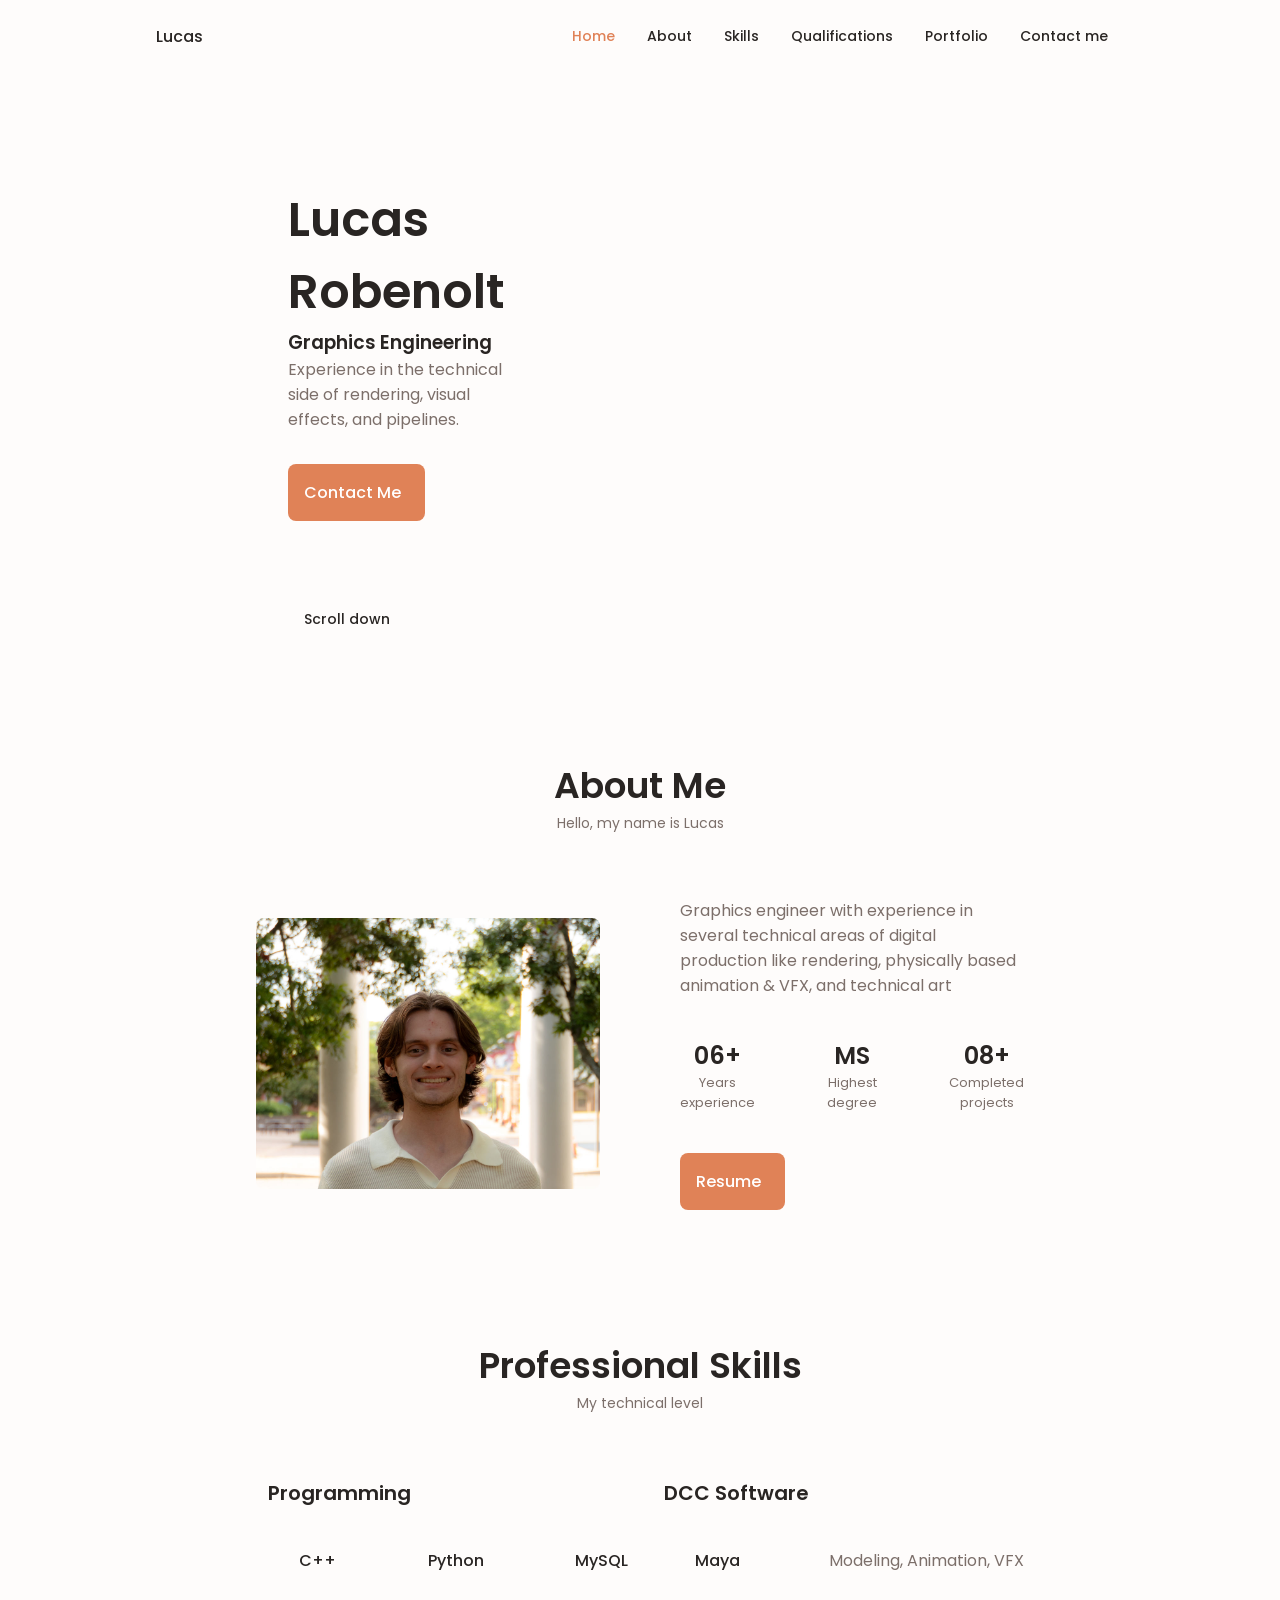
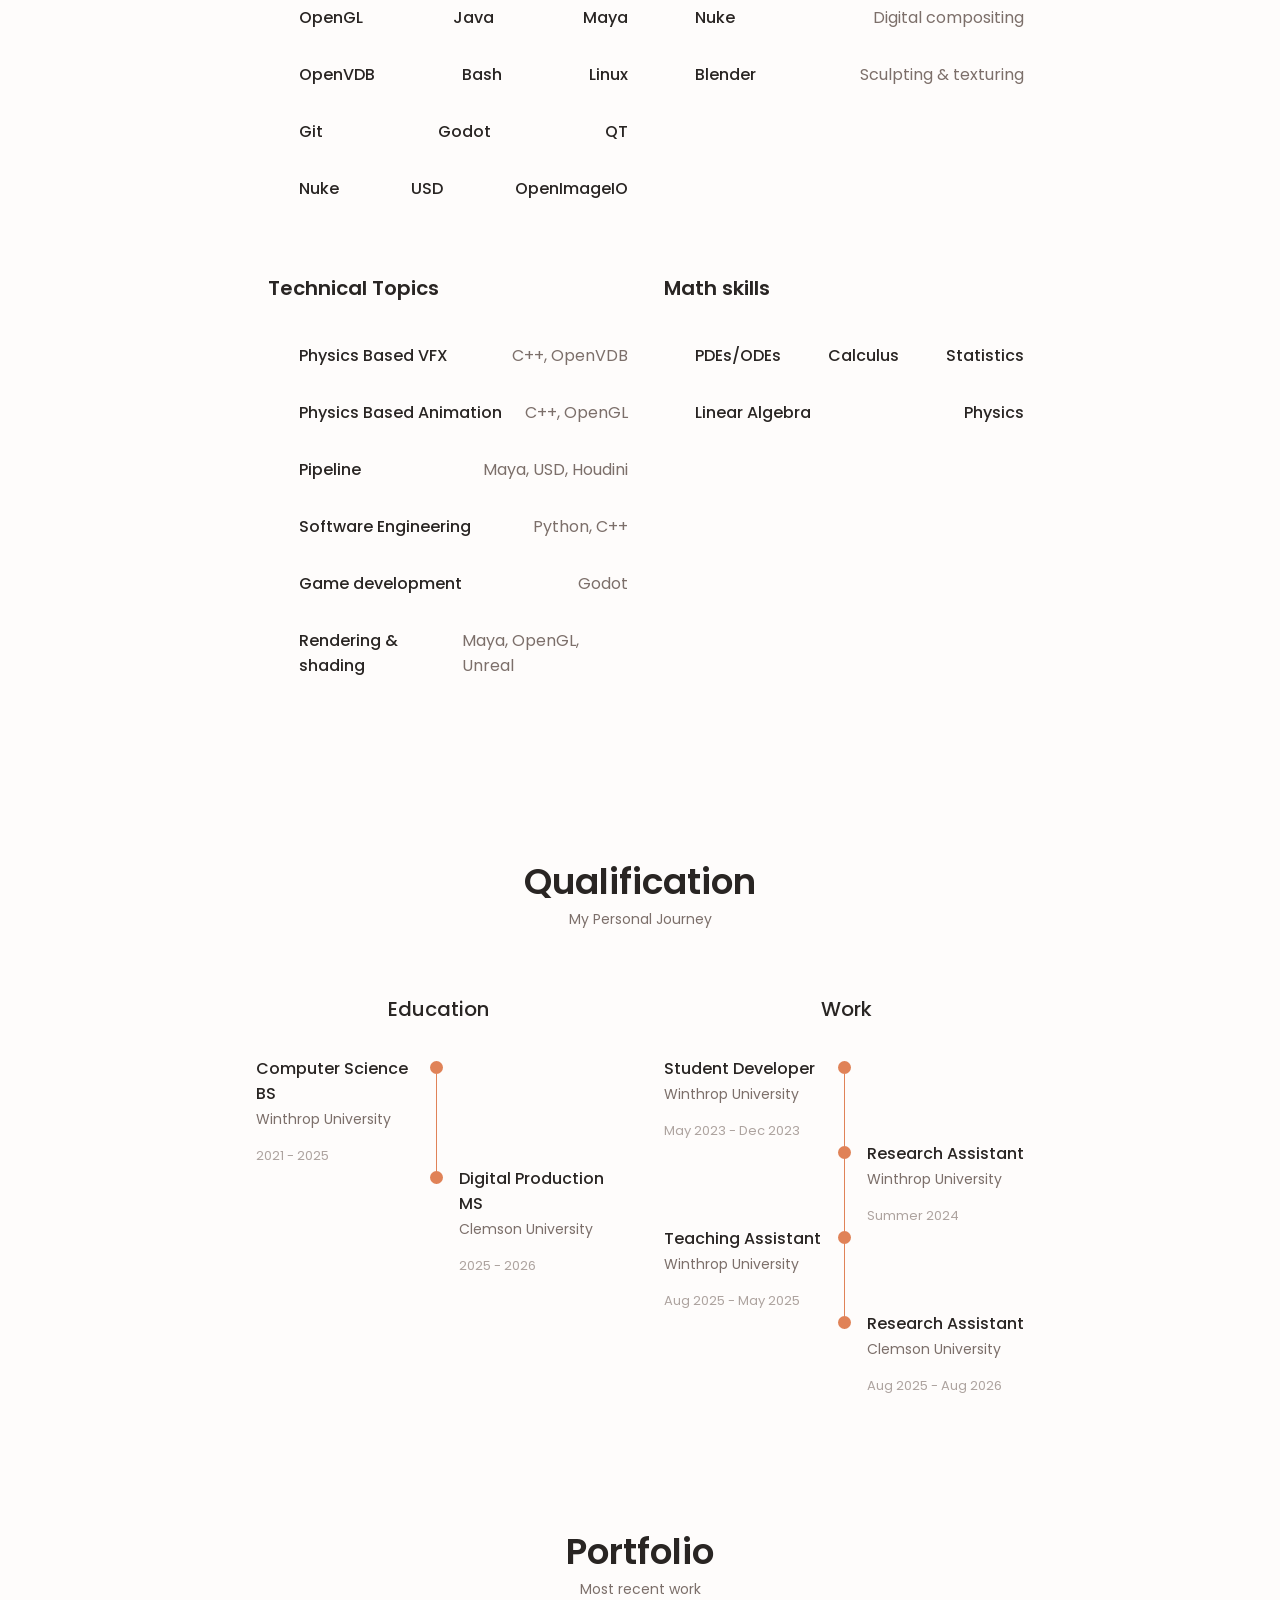
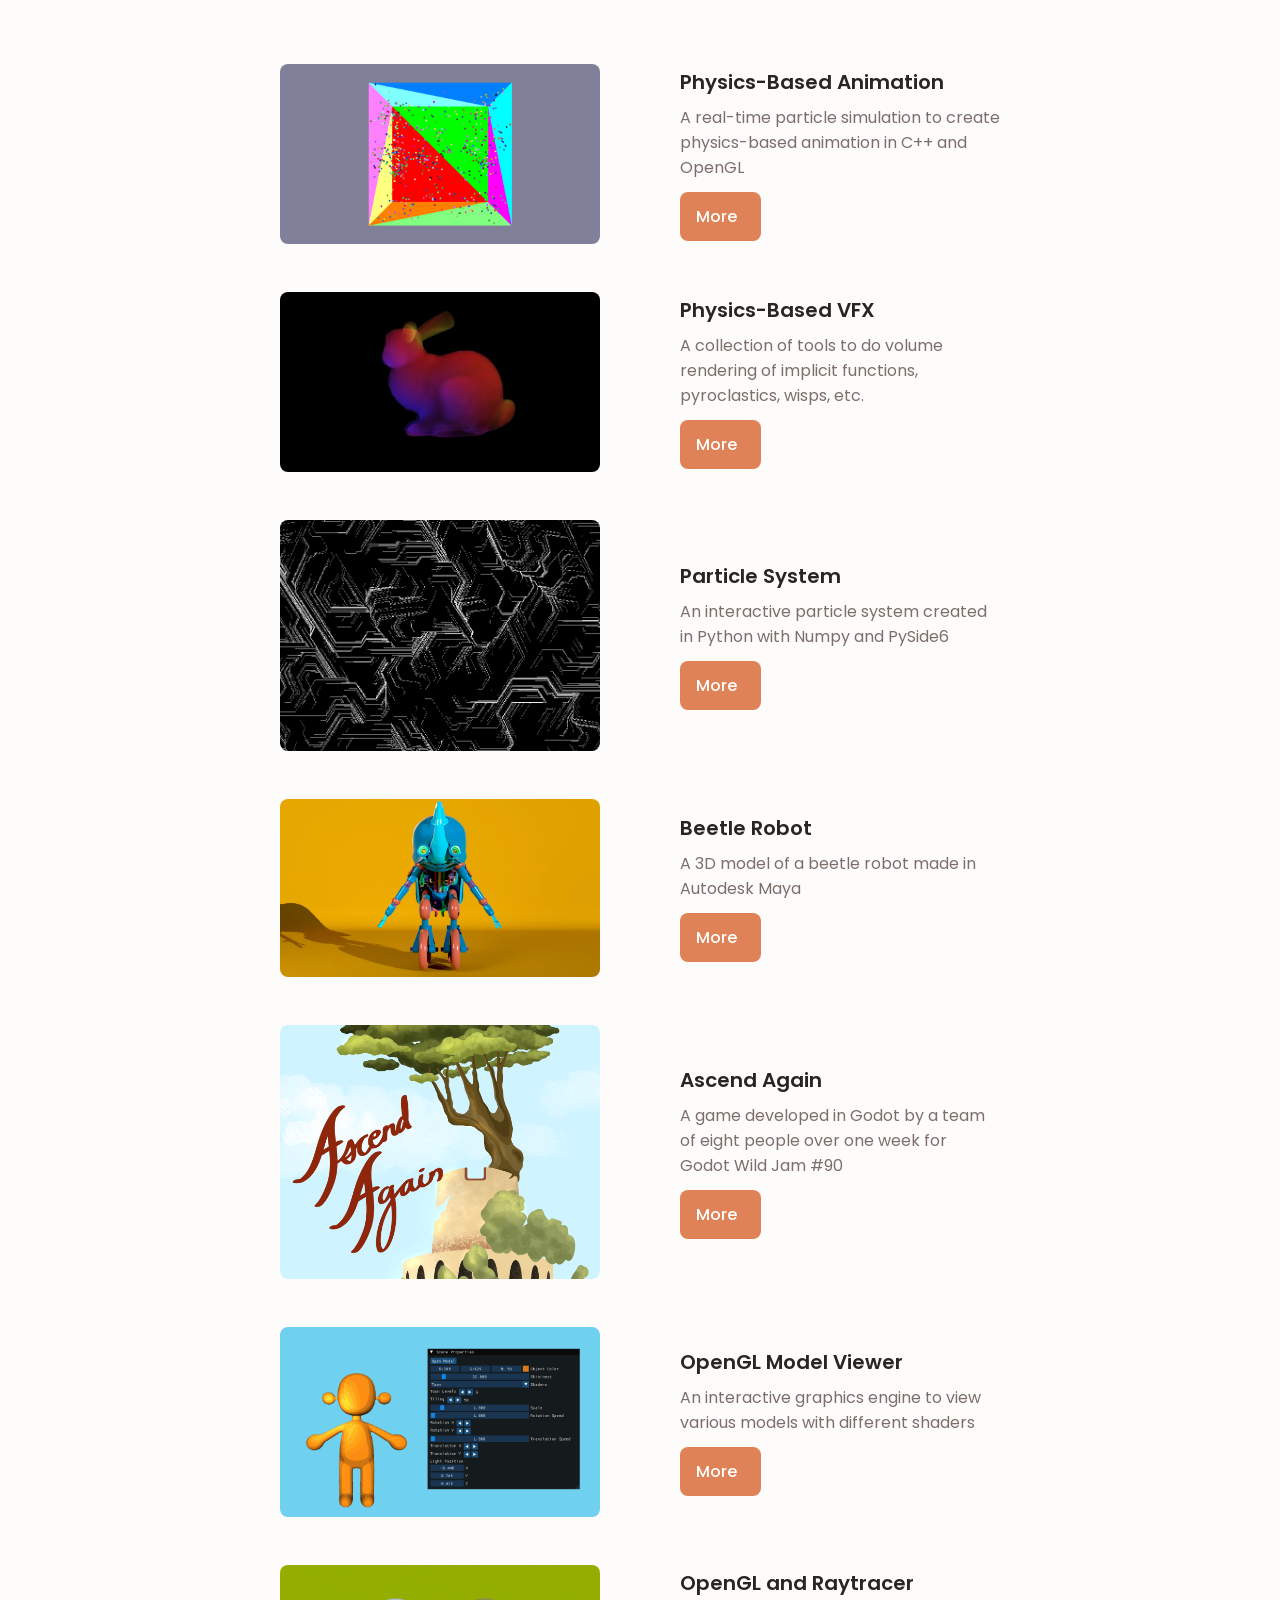
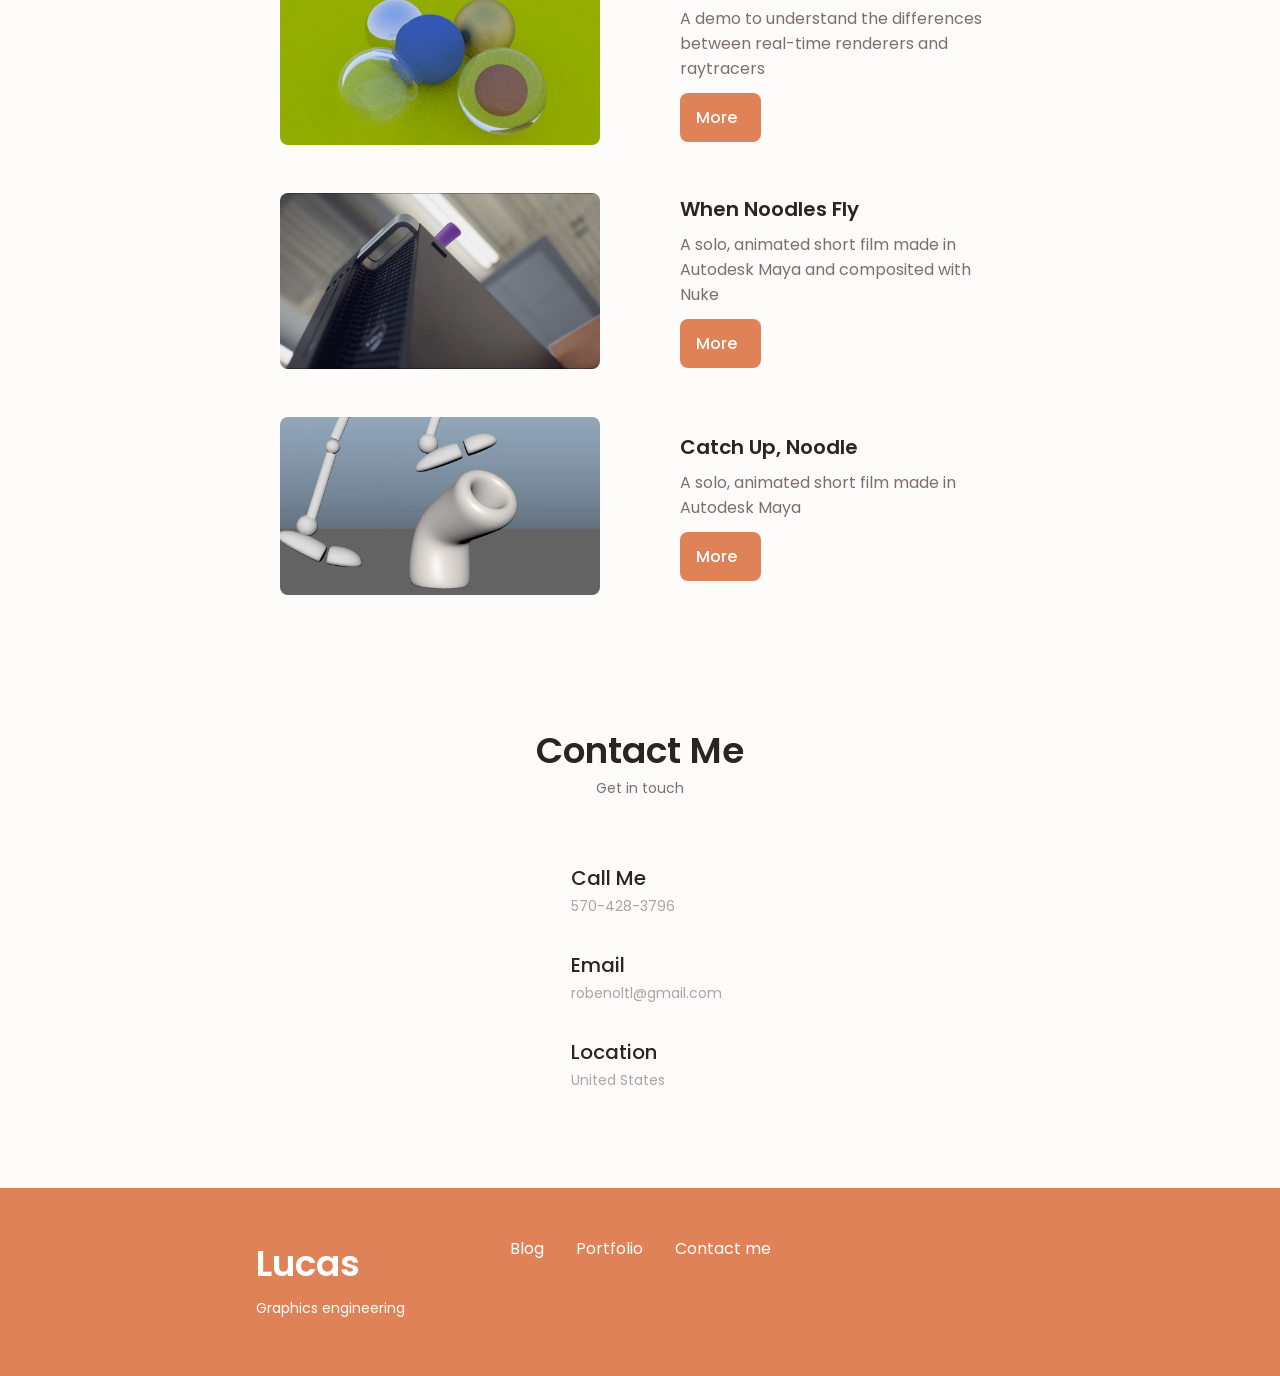
==== commit acceecad: "Switched around portfolio items again" ====
--- a/index.html
+++ b/index.html
@@ -639,6 +639,63 @@
                 <span class="section__subtitle">Most recent work</span>
 
                 <div class="portfolio__container container">
+                    
+                    <!--==================== PORTFOLIO 6 ====================-->
+                    <div class="portfolio__content grid">
+                        <img src="assets/img/PBA.png" alt="" class="portfolio__img">
+
+                        <div class="portfolio__data">
+                            <h3 class="portfolio__title">Physics-Based Animation</h3>
+                            <p class="portfolio__description">A real-time particle simulation to create physics-based animation in C++ and OpenGL</p>
+                            <a href="https://github.com/RLucas1102/Physics-Animation-Sandbox" class="button button--flex button--small portfolio__button">
+                                More
+                                <i class="uil uil-arrow-right button__icon"></i>
+                            </a>
+                        </div>
+                    </div>
+                    
+                    <!--==================== PORTFOLIO 9 ====================-->
+                    <div class="portfolio__content grid">
+                        <img src="assets/img/VFX_Bunny.jpg" alt="" class="portfolio__img">
+
+                        <div class="portfolio__data">
+                            <h3 class="portfolio__title">Physics-Based VFX</h3>
+                            <p class="portfolio__description">A collection of tools to do volume rendering of implicit functions, pyroclastics, wisps, etc.</p>
+                            <a href="https://github.com/RLucas1102/Physics-VFX-Sandbox" class="button button--flex button--small portfolio__button">
+                                More
+                                <i class="uil uil-arrow-right button__icon"></i>
+                            </a>
+                        </div>
+                    </div>
+                    
+                    <!--==================== PORTFOLIO 5 ====================-->
+                    <div class="portfolio__content grid">
+                        <img src="assets/img/Particle-System.png" alt="" class="portfolio__img">
+
+                        <div class="portfolio__data">
+                            <h3 class="portfolio__title">Particle System</h3>
+                            <p class="portfolio__description">An interactive particle system created in Python with Numpy and PySide6</p>
+                            <a href="https://github.com/RLucas1102/PyQT-FlowField" class="button button--flex button--small portfolio__button">
+                                More
+                                <i class="uil uil-arrow-right button__icon"></i>
+                            </a>
+                        </div>
+                    </div>
+                    
+                    <!--==================== PORTFOLIO 2 ====================-->
+                    <div class="portfolio__content grid">
+                        <img src="assets/img/Beetle-Robot.png" alt="" class="portfolio__img">
+
+                        <div class="portfolio__data">
+                            <h3 class="portfolio__title">Beetle Robot</h3>
+                            <p class="portfolio__description">A 3D model of a beetle robot made in Autodesk Maya</p>
+                            <a href="https://vimeo.com/1236069289?fl=ip&fe=ec" class="button button--flex button--small portfolio__button">
+                                More
+                                <i class="uil uil-arrow-right button__icon"></i>
+                            </a>
+                        </div>
+                    </div>
+
                     <!--==================== PORTFOLIO 1 ====================-->
                     <div class="portfolio__content grid">
                         <img src="assets/img/Ascend-Again.png" alt="" class="portfolio__img">
@@ -651,63 +708,7 @@
                                 <i class="uil uil-arrow-right button__icon"></i>
                             </a>
                         </div>
-                    </div>
-                    
-                    <!--==================== PORTFOLIO 9 ====================-->
-                    <div class="portfolio__content grid">
-                        <img src="assets/img/VFX_Bunny.jpg" alt="" class="portfolio__img">
-
-                        <div class="portfolio__data">
-                            <h3 class="portfolio__title">Physics-Based VFX</h3>
-                            <p class="portfolio__description">A collection of tools to do volume rendering of implicit functions, pyroclastics, wisps, etc.</p>
-                            <a href="https://github.com/RLucas1102/Physics-VFX-Sandbox" class="button button--flex button--small portfolio__button">
-                                More
-                                <i class="uil uil-arrow-right button__icon"></i>
-                            </a>
-                        </div>
-                    </div>
-
-                    <!--==================== PORTFOLIO 5 ====================-->
-                    <div class="portfolio__content grid">
-                        <img src="assets/img/Particle-System.png" alt="" class="portfolio__img">
-
-                        <div class="portfolio__data">
-                            <h3 class="portfolio__title">Particle System</h3>
-                            <p class="portfolio__description">An interactive particle system created in Python with Numpy and PySide6</p>
-                            <a href="https://github.com/RLucas1102/PyQT-FlowField" class="button button--flex button--small portfolio__button">
-                                More
-                                <i class="uil uil-arrow-right button__icon"></i>
-                            </a>
-                        </div>
-                    </div>
-                    
-                    <!--==================== PORTFOLIO 2 ====================-->
-                    <div class="portfolio__content grid">
-                        <img src="assets/img/Beetle-Robot.png" alt="" class="portfolio__img">
-
-                        <div class="portfolio__data">
-                            <h3 class="portfolio__title">Beetle Robot</h3>
-                            <p class="portfolio__description">A 3D model of a beetle robot made in Autodesk Maya</p>
-                            <a href="https://vimeo.com/1236069289?fl=ip&fe=ec" class="button button--flex button--small portfolio__button">
-                                More
-                                <i class="uil uil-arrow-right button__icon"></i>
-                            </a>
-                        </div>
-                    </div>
-                    
-                    <!--==================== PORTFOLIO 6 ====================-->
-                    <div class="portfolio__content grid">
-                        <img src="assets/img/PBA.png" alt="" class="portfolio__img">
-
-                        <div class="portfolio__data">
-                            <h3 class="portfolio__title">Physics-Based Animation</h3>
-                            <p class="portfolio__description">A real-time particle simulation to create physics-based animation in C++ and OpenGL</p>
-                            <a href="https://github.com/RLucas1102/Physics-Animation-Sandbox" class="button button--flex button--small portfolio__button">
-                                More
-                                <i class="uil uil-arrow-right button__icon"></i>
-                            </a>
-                        </div>
-                    </div>
+                    </div>                    
                     
                     <!--==================== PORTFOLIO 7 ====================-->
                     <div class="portfolio__content grid">
@@ -736,6 +737,20 @@
                             </a>
                         </div>
                     </div>
+                    
+                    <!--==================== PORTFOLIO 3 ====================-->
+                    <div class="portfolio__content grid ">
+                        <img src="assets/img/When-Noodles-Fly.png" alt="" class="portfolio__img">
+
+                        <div class="portfolio__data">
+                            <h3 class="portfolio__title">When Noodles Fly</h3>
+                            <p class="portfolio__description">A solo, animated short film made in Autodesk Maya and composited with Nuke</p>
+                            <a href="https://vimeo.com/1236067232?fl=ip&fe=ec" class="button button--flex button--small portfolio__button">
+                                More
+                                <i class="uil uil-arrow-right button__icon"></i>
+                            </a>
+                        </div>
+                    </div>
 
                     <!--==================== PORTFOLIO 4 ====================-->
                     <div class="portfolio__content grid ">
@@ -749,21 +764,7 @@
                                 <i class="uil uil-arrow-right button__icon"></i>
                             </a>
                         </div>
-                    </div>
-                    
-                    <!--==================== PORTFOLIO 3 ====================-->
-                    <div class="portfolio__content grid ">
-                        <img src="assets/img/When-Noodles-Fly.png" alt="" class="portfolio__img">
-
-                        <div class="portfolio__data">
-                            <h3 class="portfolio__title">When Noodles Fly</h3>
-                            <p class="portfolio__description">A solo, animated short film made in Autodesk Maya and composited with Nuke</p>
-                            <a href="https://vimeo.com/1236067232?fl=ip&fe=ec" class="button button--flex button--small portfolio__button">
-                                More
-                                <i class="uil uil-arrow-right button__icon"></i>
-                            </a>
-                        </div>
-                    </div>
+                    </div>                    
 
                 </div>
             </section>
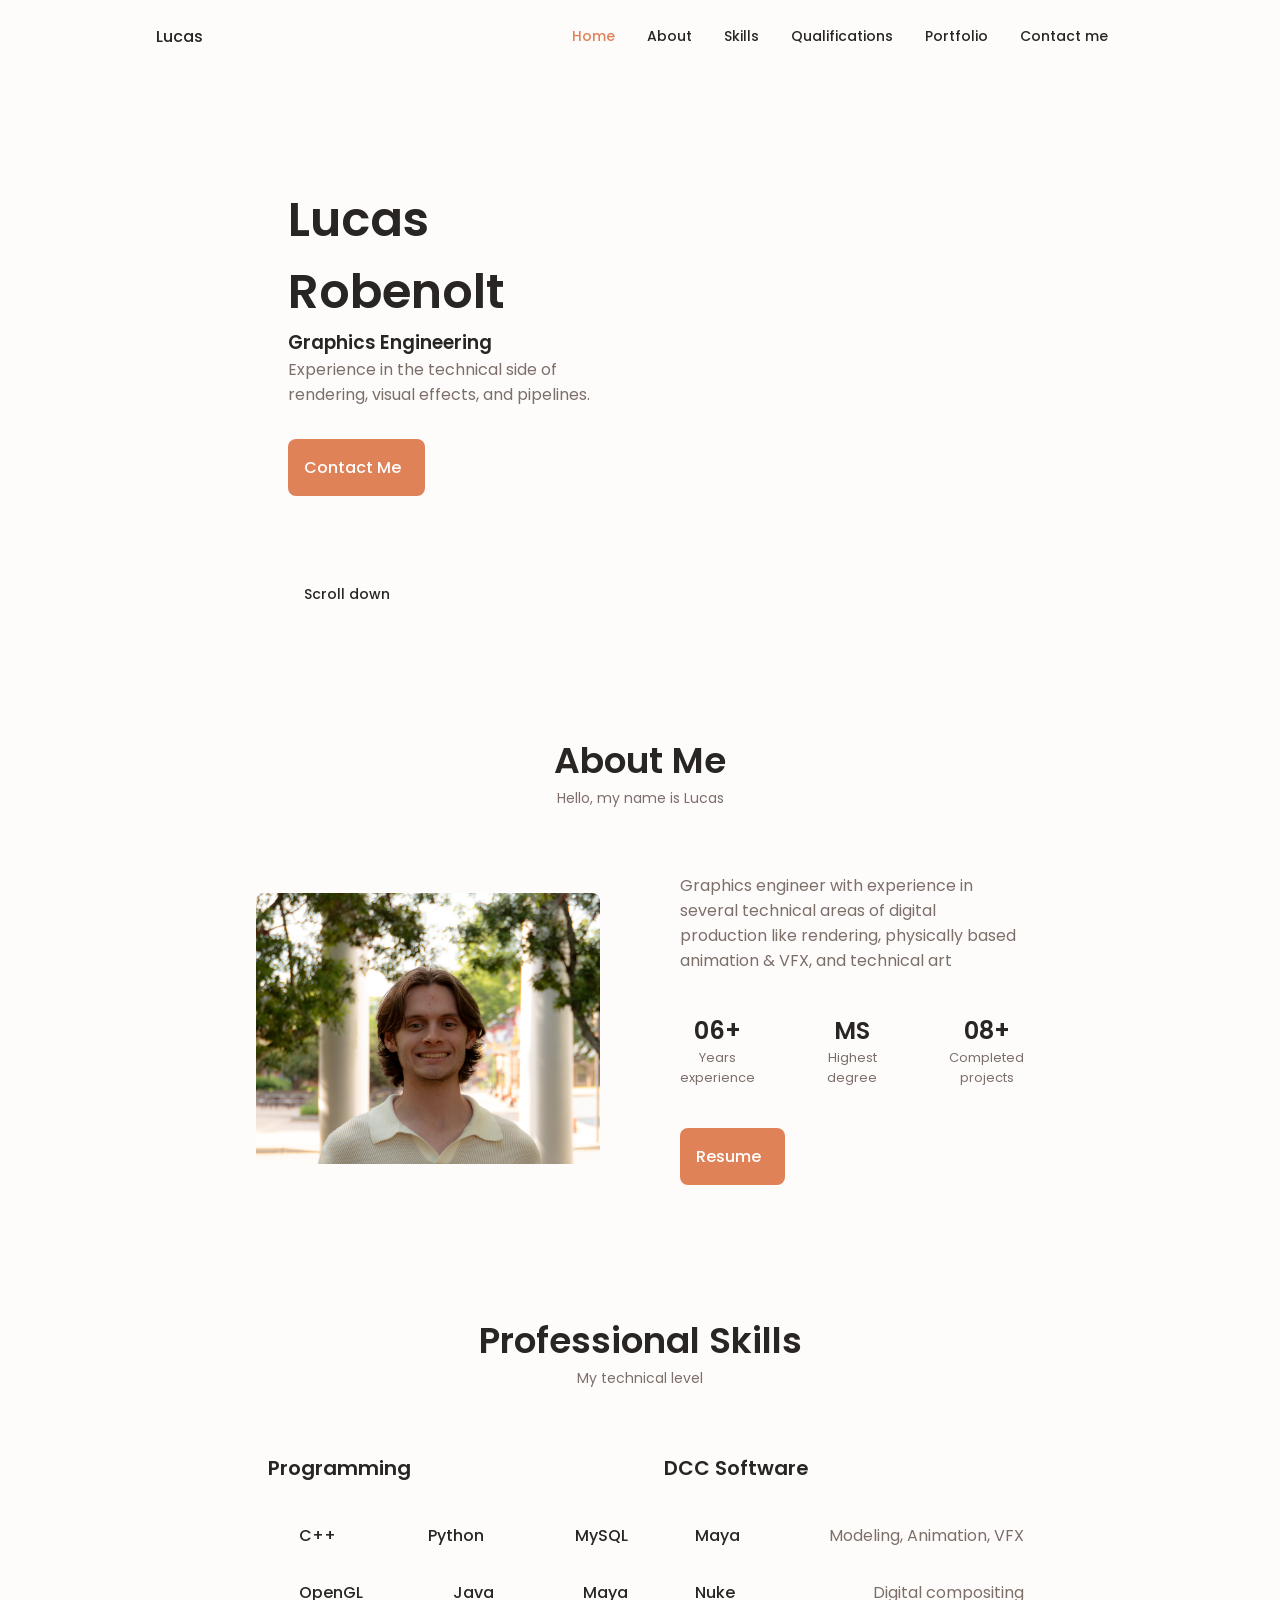
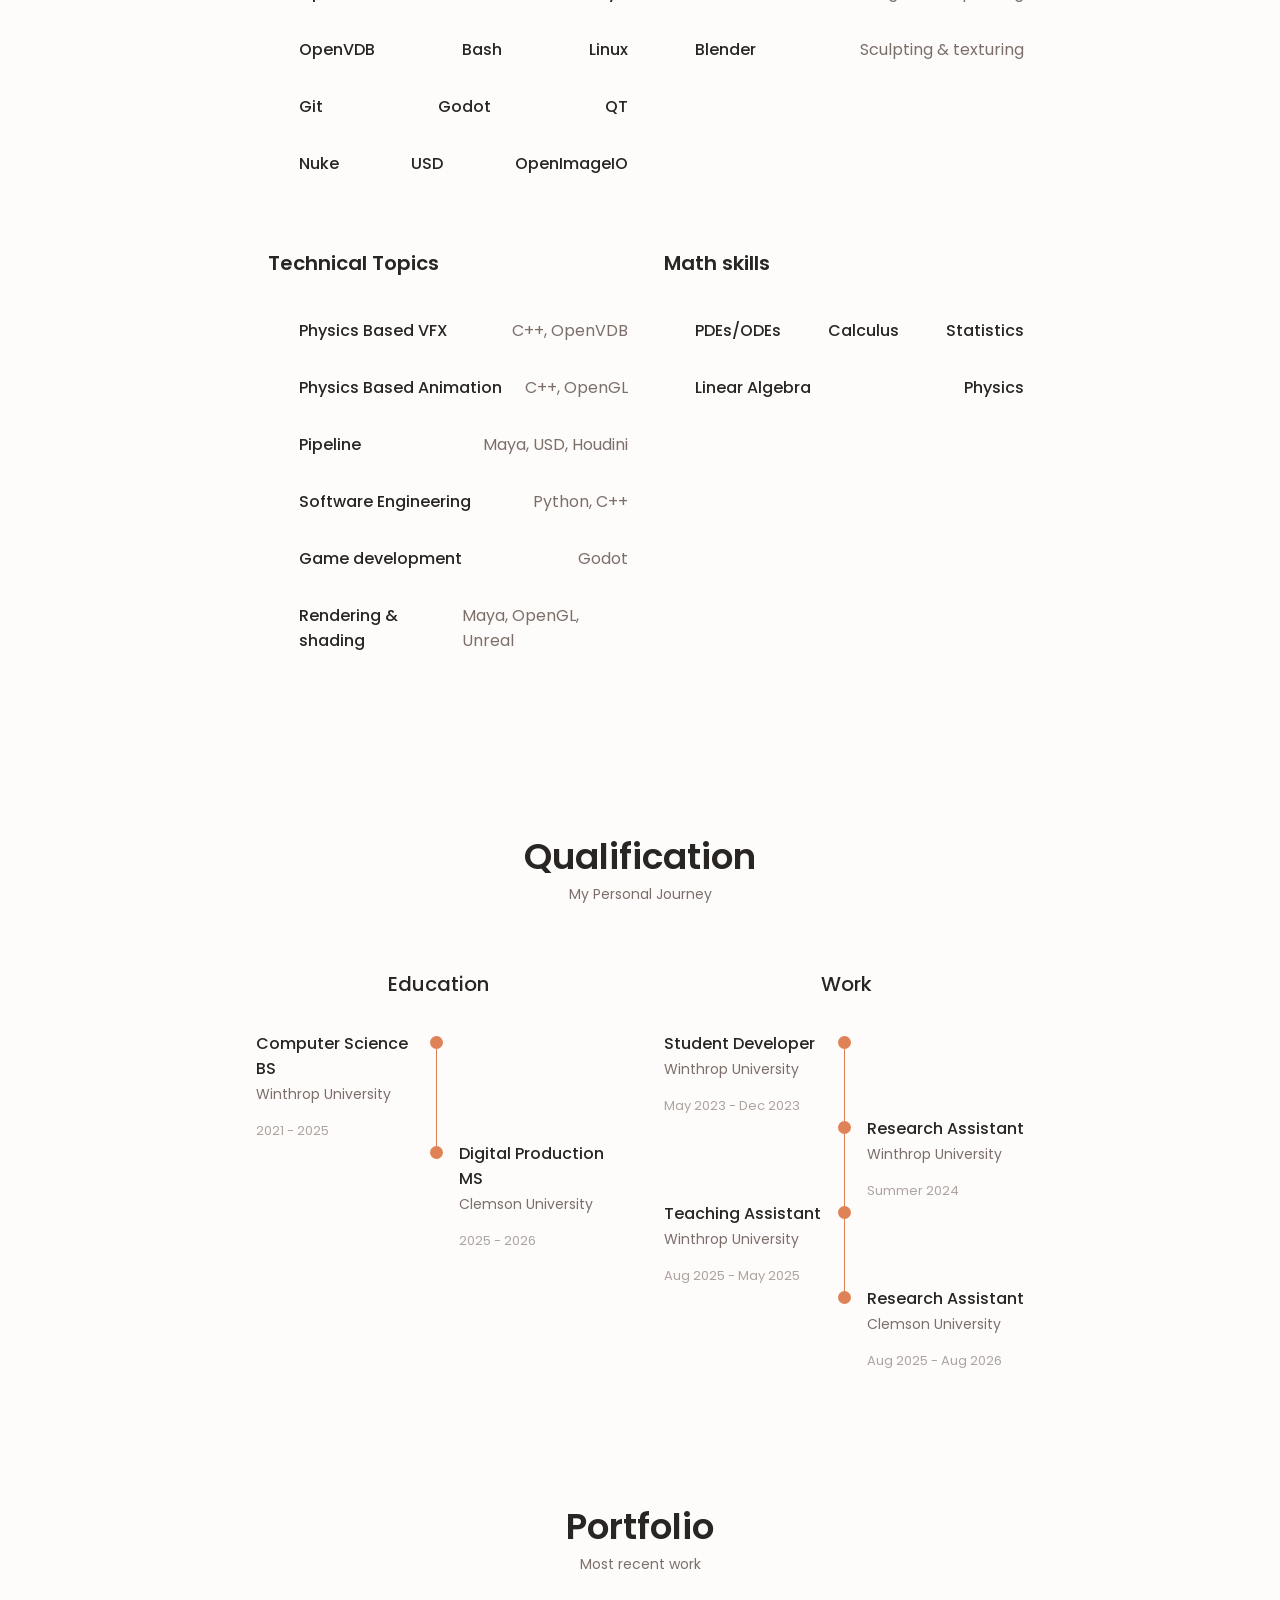
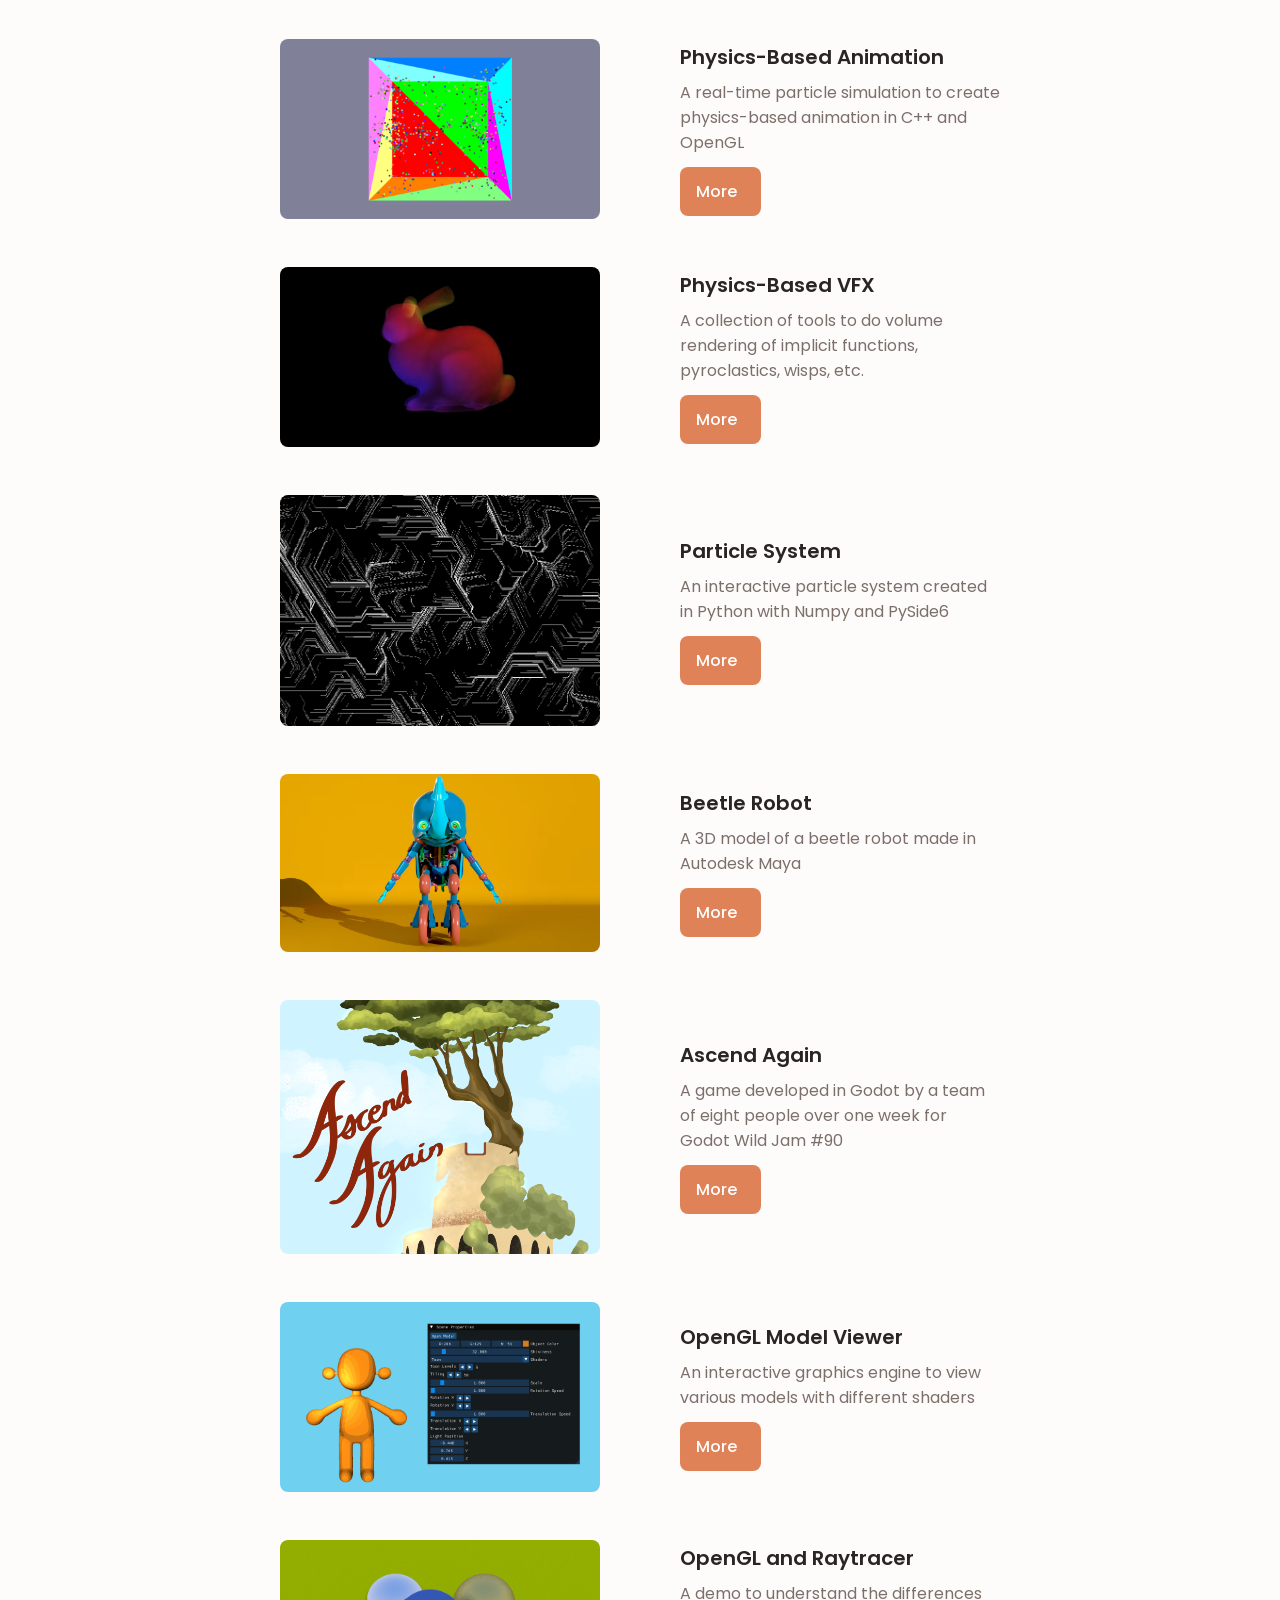
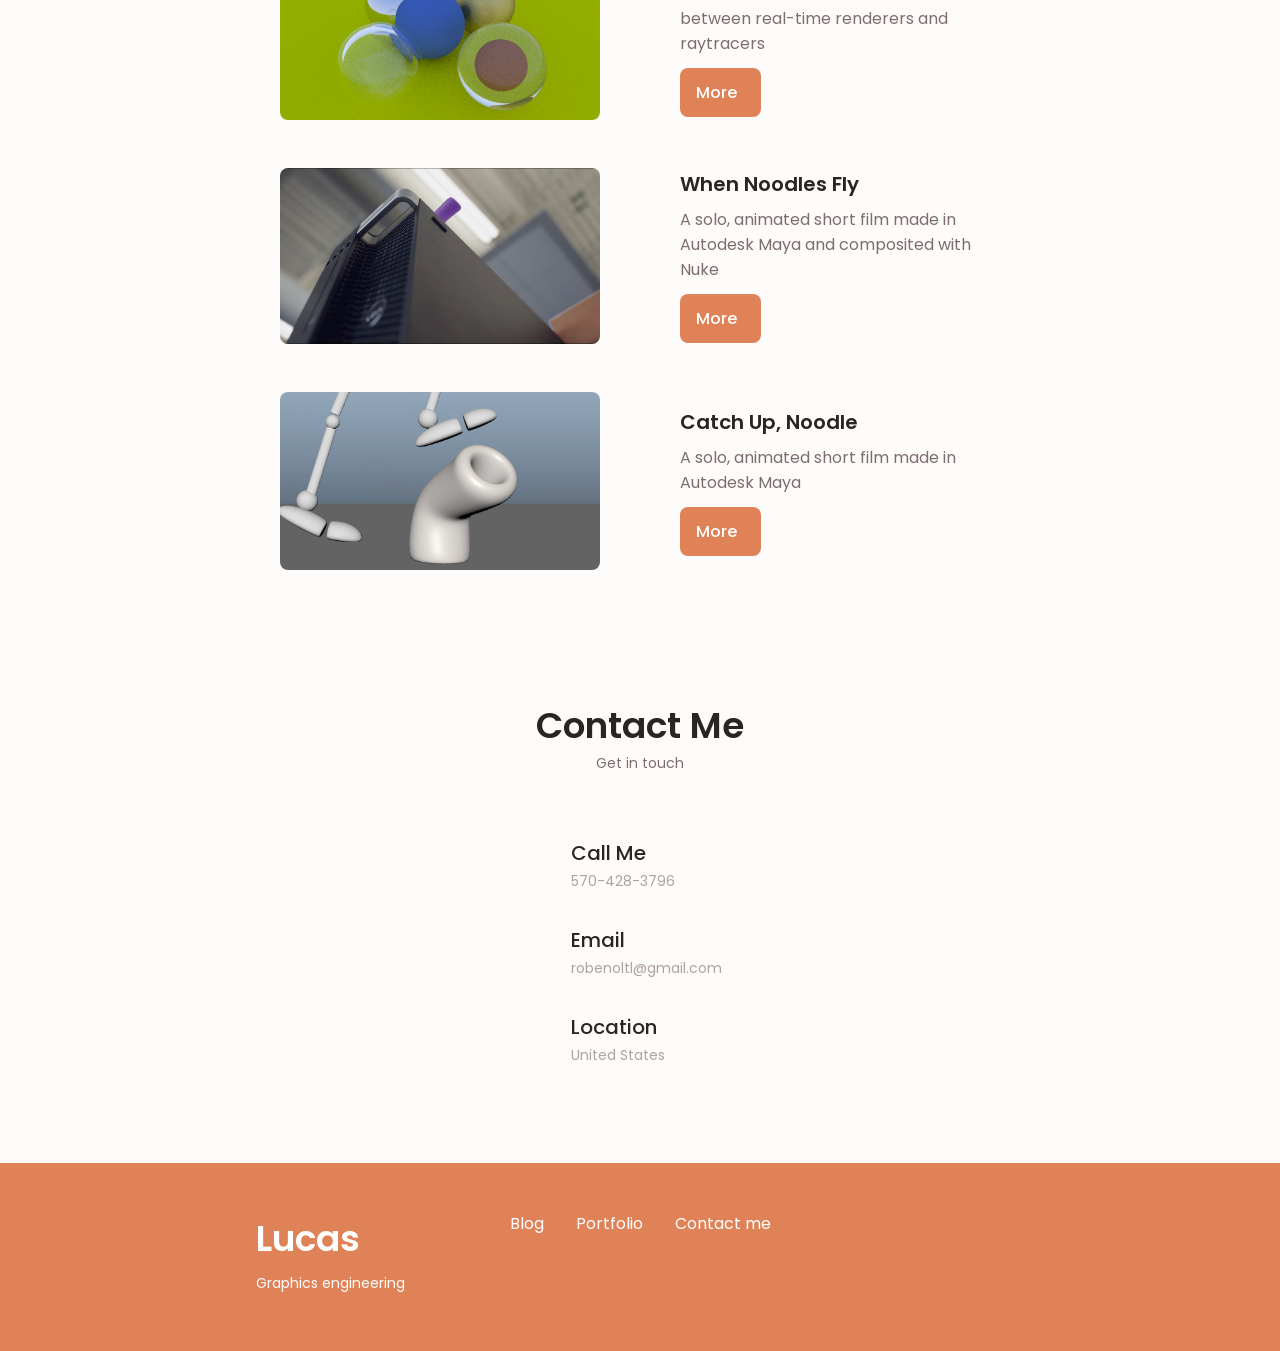
==== commit 509bb034: "Tweaked video autoplay and fit on a phone correctly" ====
--- a/index.html
+++ b/index.html
@@ -89,9 +89,9 @@
                         </div>
 
                         <div class="home__img"">
-                            <iframe src="https://player.vimeo.com/video/1237067106?title=0&amp;byline=0&amp;portrait=0&amp;badge=0&amp;autopause=0&amp;player_id=0&amp;app_id=58479" 
-                                    width="480" 
-                                    height="270" 
+                            <iframe src="https://player.vimeo.com/video/1237067106?title=0&amp;byline=0&amp;portrait=0&amp;autoplay=1&amp;muted=1&amp;playsinline=1" 
+                                    width="1920" 
+                                    height="1080" 
                                     frameborder="0" 
                                     allow="autoplay; fullscreen; picture-in-picture; clipboard-write; encrypted-media; web-share" 
                                     referrerpolicy="strict-origin-when-cross-origin" 
--- a/assets/css/styles.css
+++ b/assets/css/styles.css
@@ -279,6 +279,20 @@
   grid-template-columns: .5fr 3fr;
   padding-top: 3.5rem;
   align-items: center;
+}
+
+.home__img {
+  width: 100%;
+  max-width: 1920px;
+  min-width: 0;
+}
+
+.home__img iframe {
+  display: block;
+  width: 100%;
+  height: auto;
+  aspect-ratio: 16 / 9;
+  border: 0;
 }
 
 .home__social{
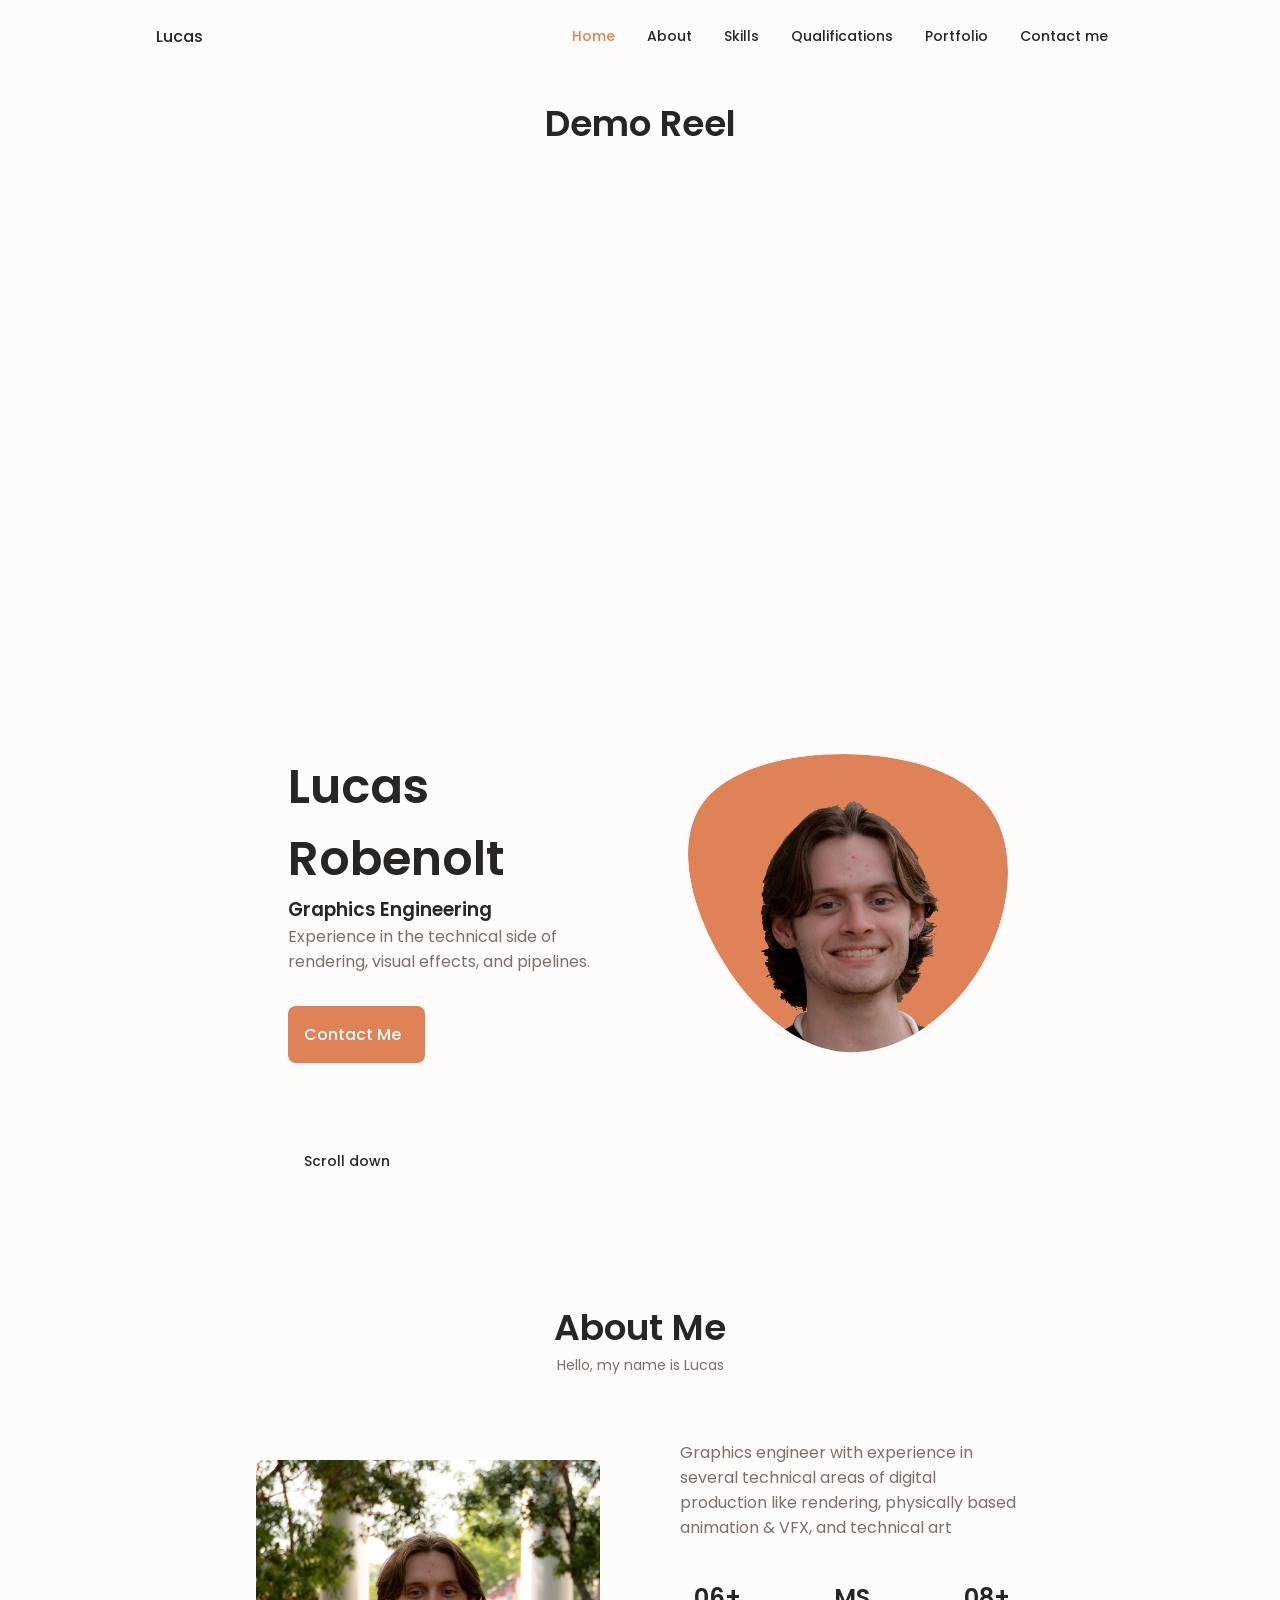
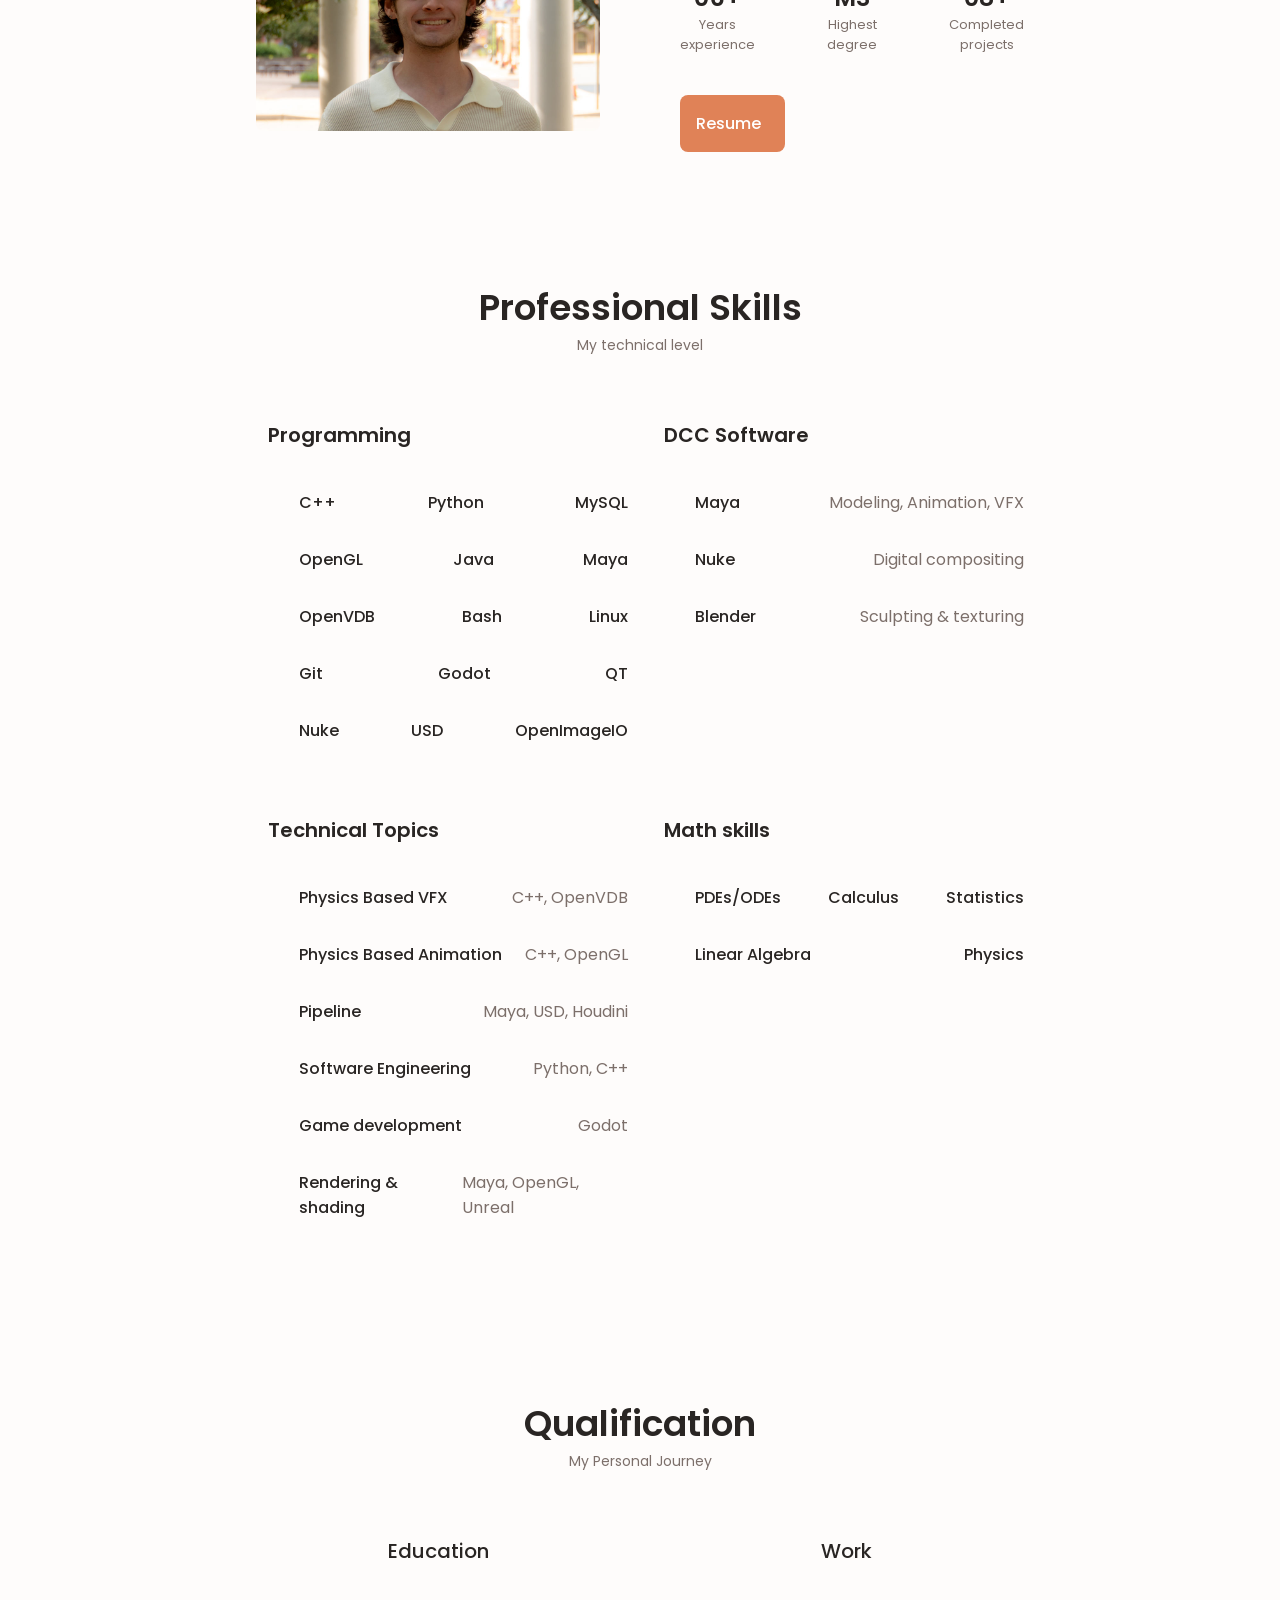
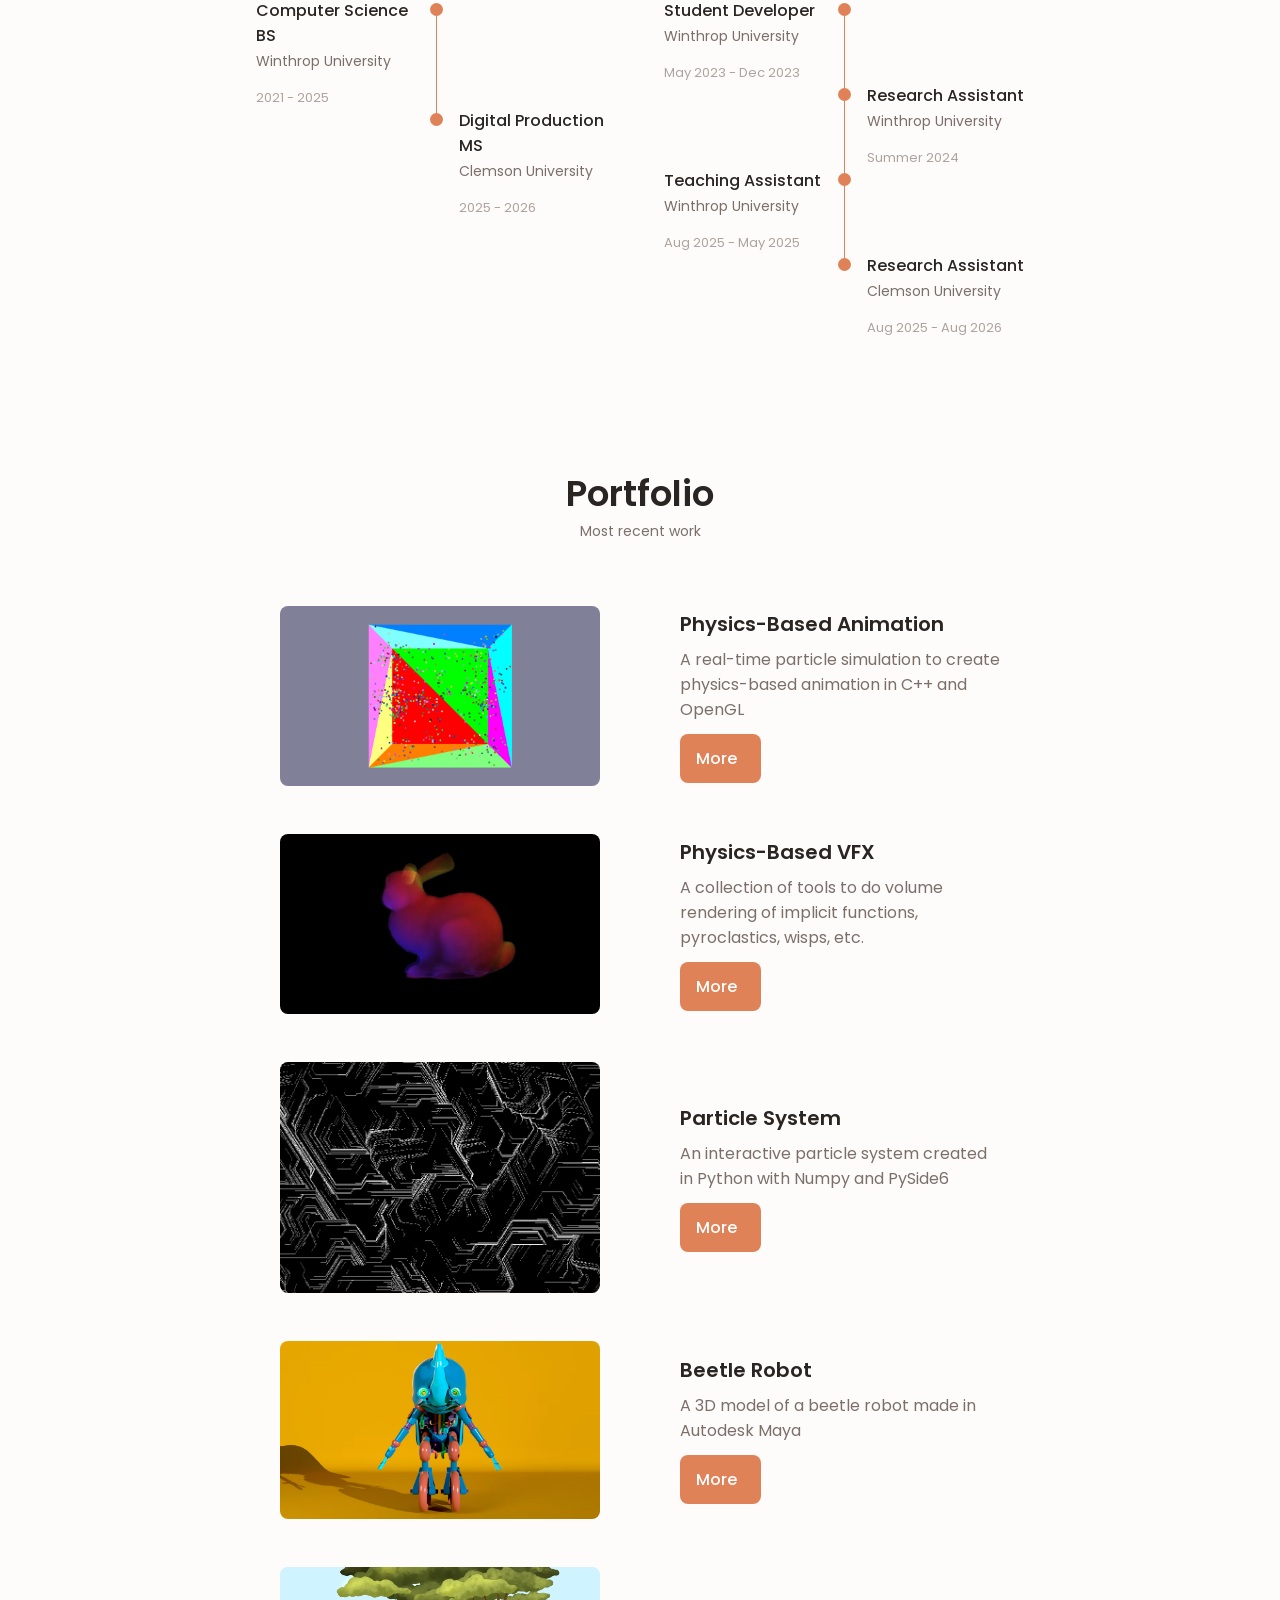
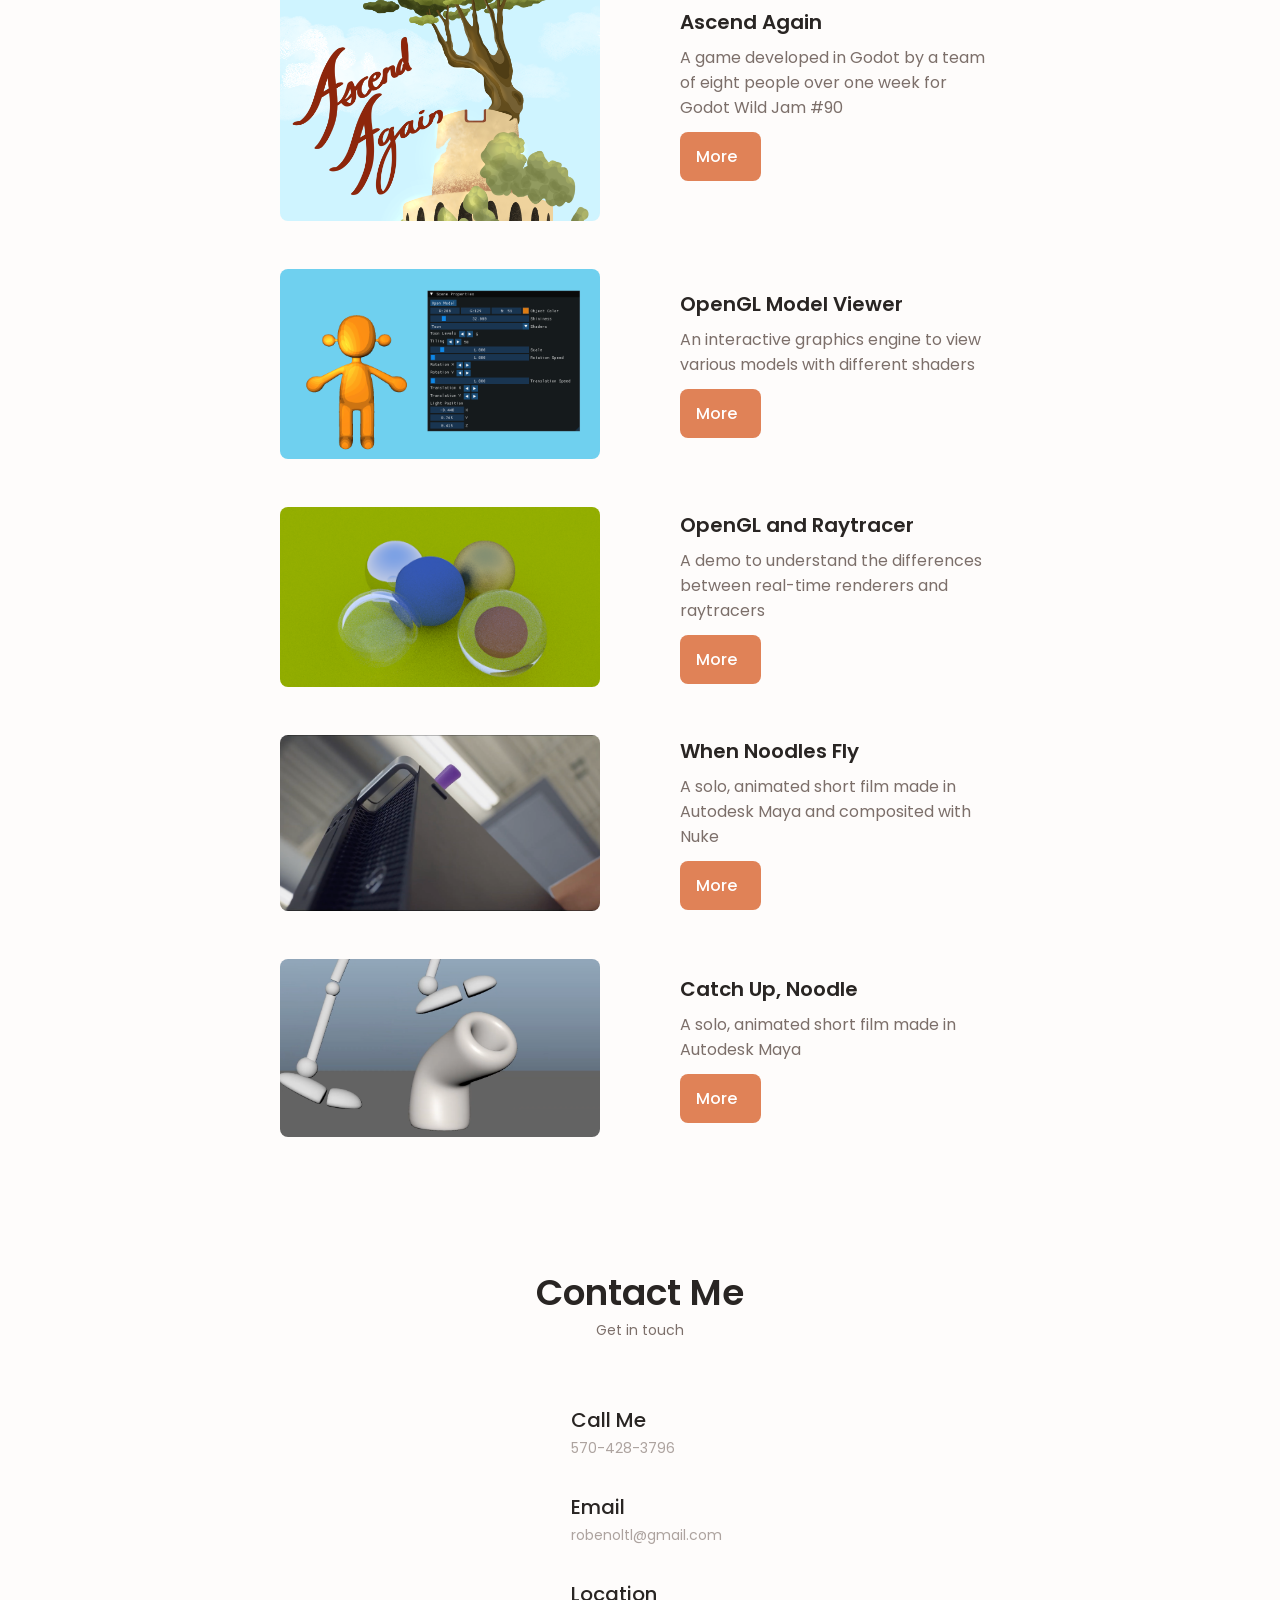
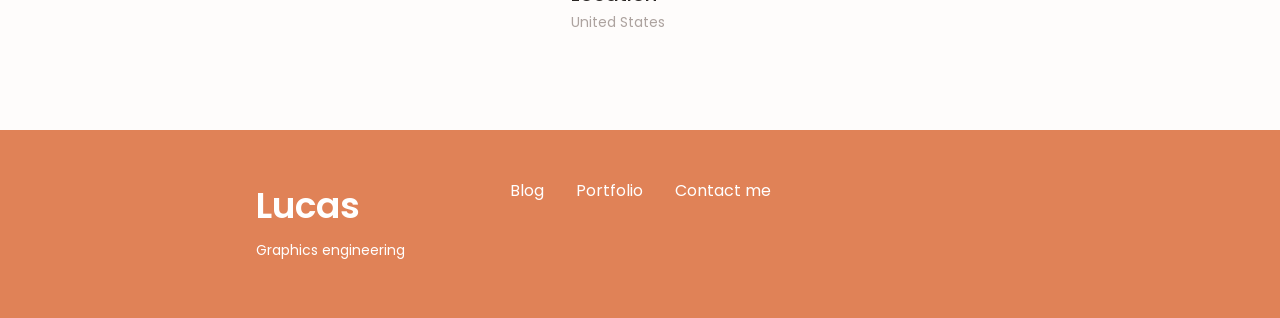
==== commit b44c12e3: "Once again tweaked my page, but now made video much larger and in-front" ====
--- a/index.html
+++ b/index.html
@@ -76,7 +76,20 @@
         <main class="main">
             <!--==================== HOME ====================-->
             <section class="home section" id="home">
+                <h2 class="section__title">Demo Reel</h2>
                 <div class="home__container container grid">
+                    
+                    <div class="home__vid"">
+                        <iframe src="https://player.vimeo.com/video/1237067106?title=0&amp;byline=0&amp;portrait=0&amp;autoplay=1&amp;muted=1&amp;playsinline=1" 
+                                width="1920" 
+                                height="1080" 
+                                frameborder="0" 
+                                allow="autoplay; fullscreen; picture-in-picture; clipboard-write; encrypted-media; web-share" 
+                                referrerpolicy="strict-origin-when-cross-origin" 
+                                title="Tech_Demo_Reel_10-18">
+                        </iframe>
+                    </div>
+
                     <div class="home__content grid">
                         <div class="home__social">
                             <!-- Add more social media links here if I need to -->
@@ -88,18 +101,8 @@
                             </a>
                         </div>
 
-                        <div class="home__img"">
-                            <iframe src="https://player.vimeo.com/video/1237067106?title=0&amp;byline=0&amp;portrait=0&amp;autoplay=1&amp;muted=1&amp;playsinline=1" 
-                                    width="1920" 
-                                    height="1080" 
-                                    frameborder="0" 
-                                    allow="autoplay; fullscreen; picture-in-picture; clipboard-write; encrypted-media; web-share" 
-                                    referrerpolicy="strict-origin-when-cross-origin" 
-                                    title="Tech_Demo_Reel_10-18">
-                            </iframe>
-                        </div>
-
-                        <!-- <div class="home__img">
+
+                        <div class="home__img">
                             <svg class="home__blob" viewBox="0 0 200 187" xmlns="http://www.w3.org/2000/svg" xmlns:xlink="http://www.w3.org/1999/xlink">
                                 <mask id="mask0" mask-type="alpha">
                                     <path d="M190.312 36.4879C206.582 62.1187 201.309 102.826 182.328 134.186C163.346 165.547 
@@ -116,7 +119,7 @@
                                     <image class="home__blob-img" x=12 y=18 xlink:href="assets/img/LucassGradPhotos-63-edited.png"/>
                                 </g>
                             </svg>
-                        </div> -->
+                        </div>
 
                         <div class="home__data">
                             <h1 class="home__title">Lucas Robenolt</h1>
--- a/assets/css/styles.css
+++ b/assets/css/styles.css
@@ -281,13 +281,13 @@
   align-items: center;
 }
 
-.home__img {
+.home__vid {
   width: 100%;
   max-width: 1920px;
   min-width: 0;
 }
 
-.home__img iframe {
+.home__vid iframe {
   display: block;
   width: 100%;
   height: auto;
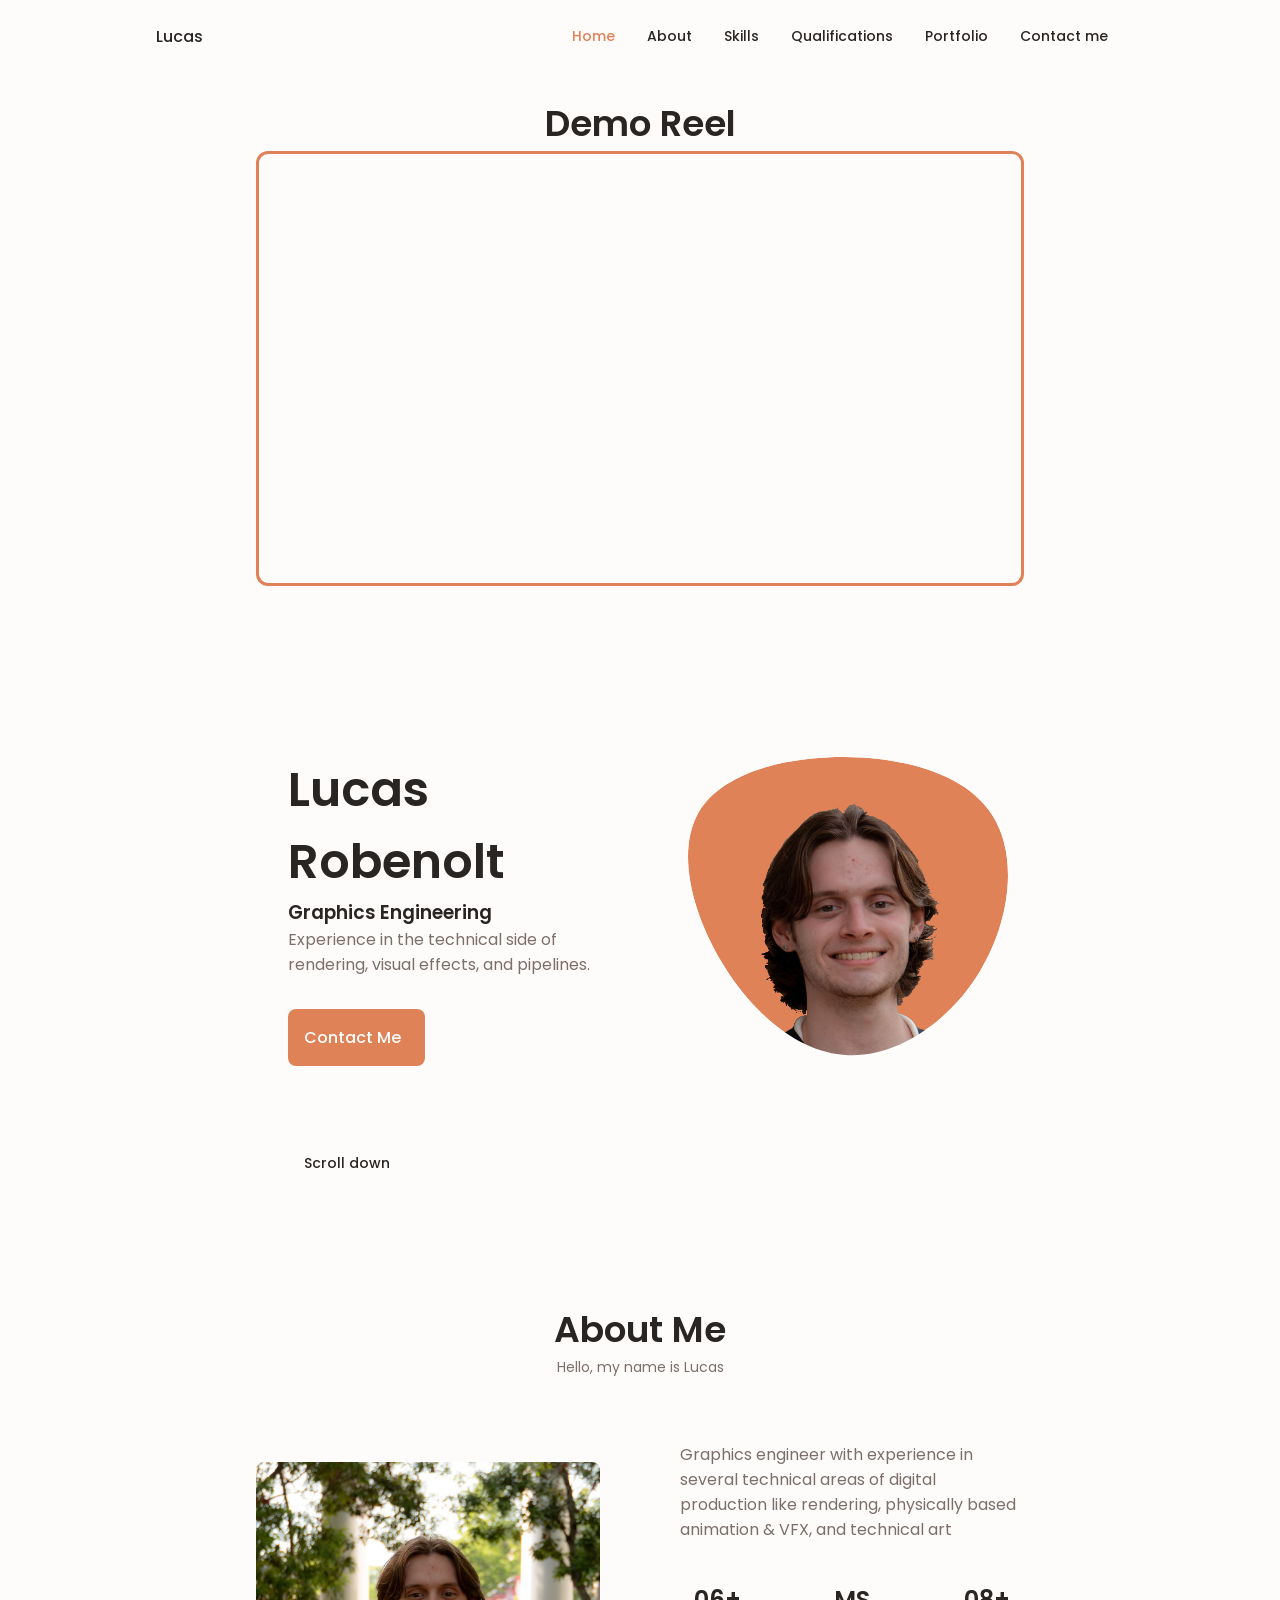
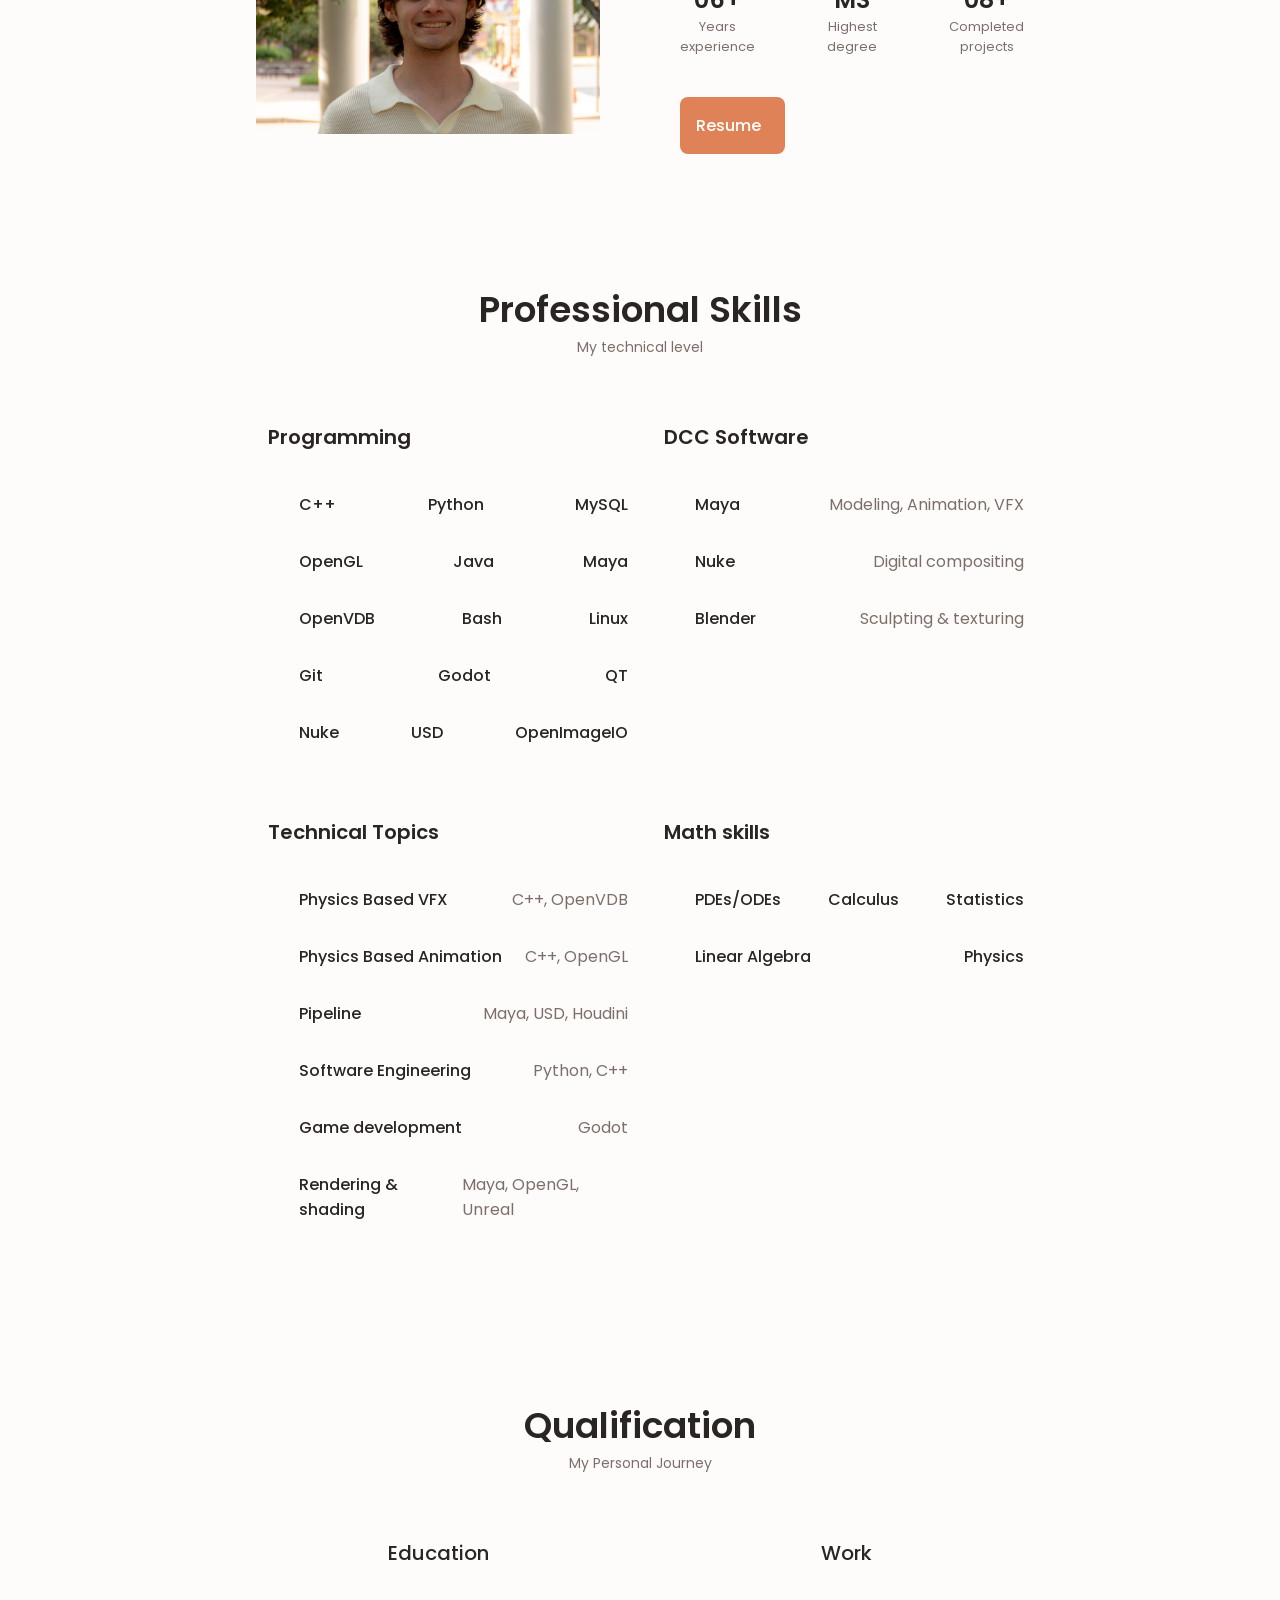
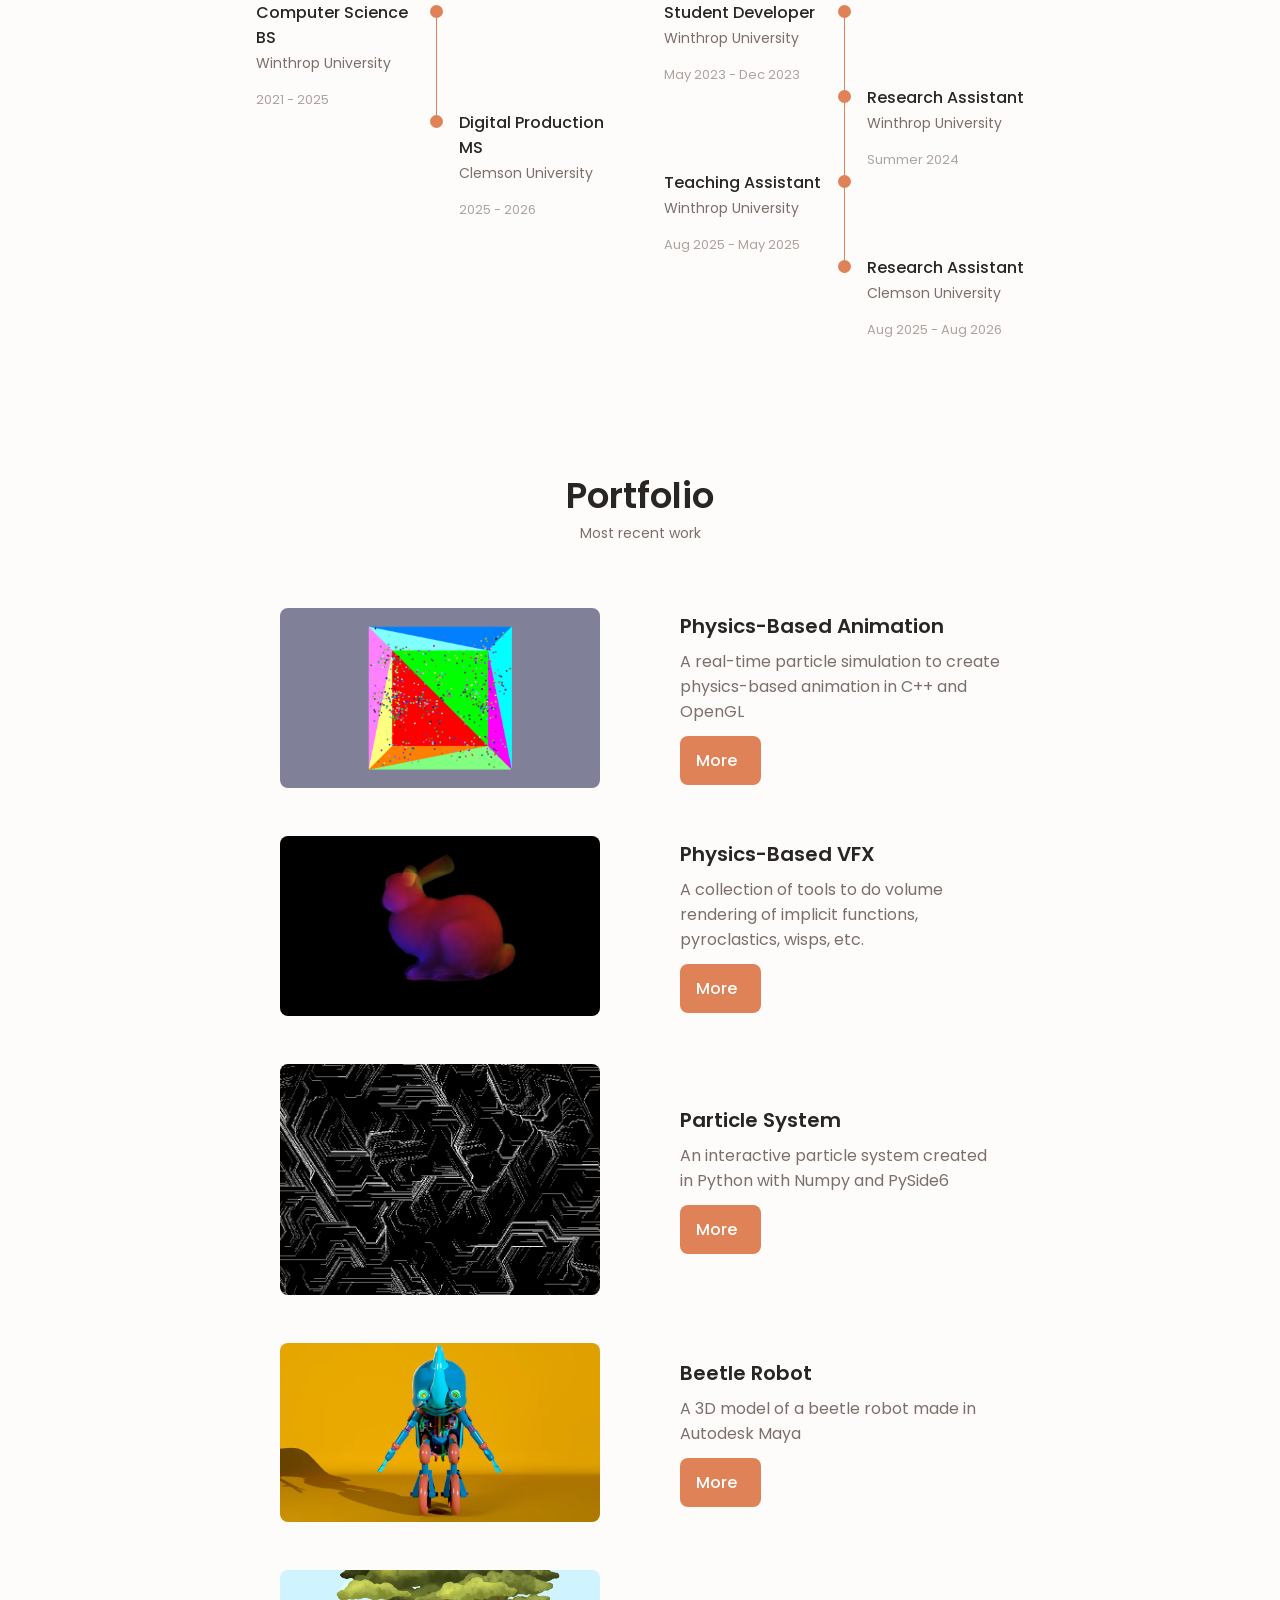
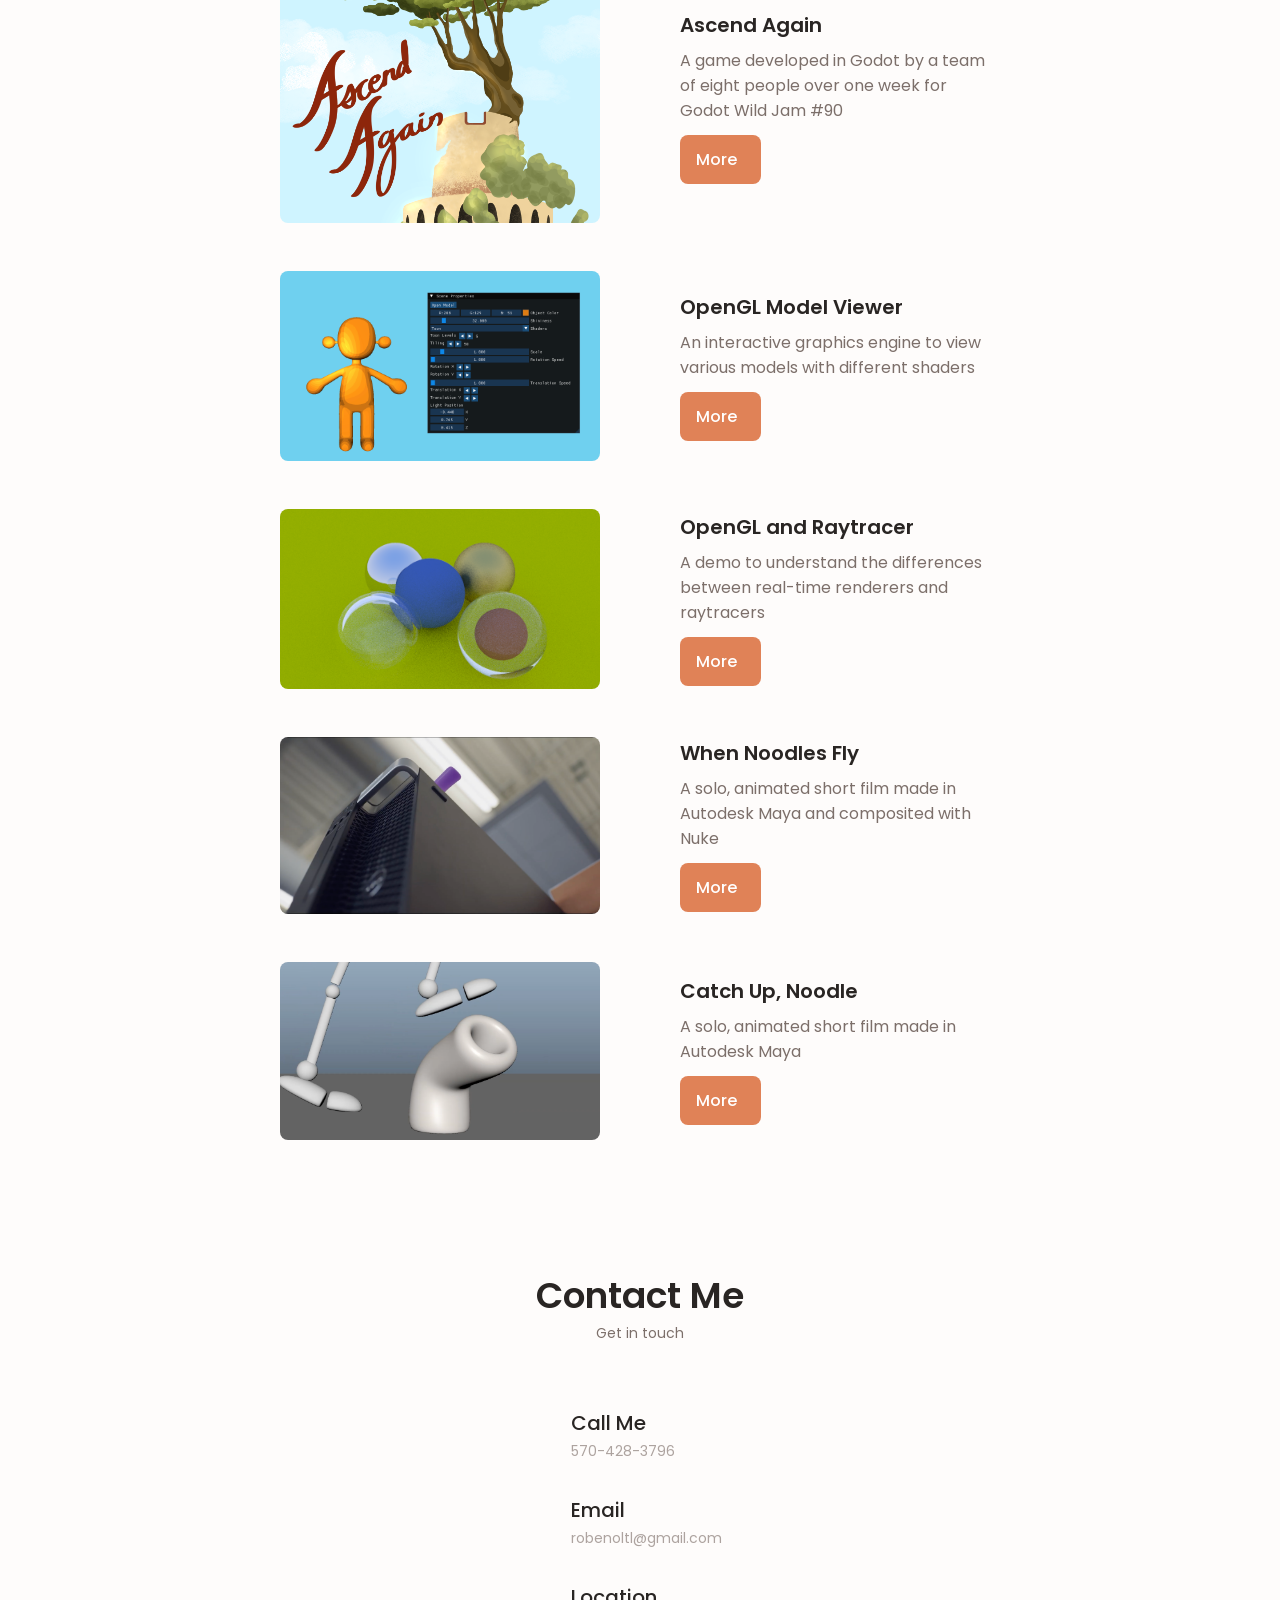
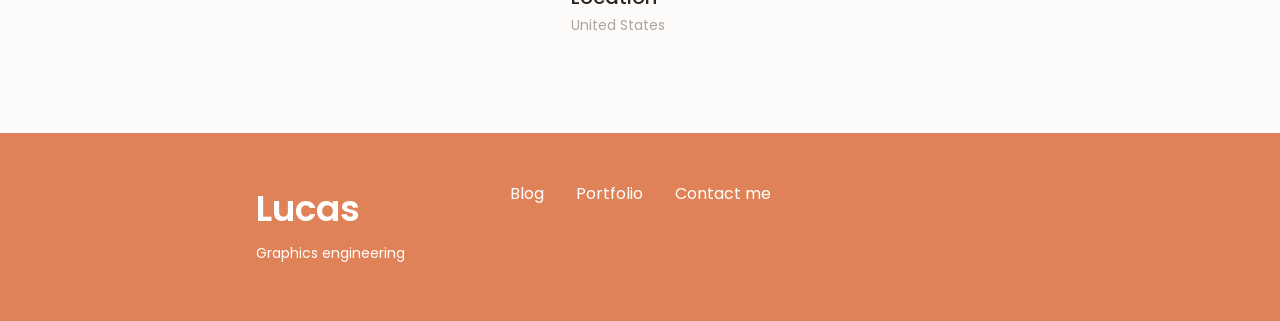
==== commit 5cf2ea26: "Turned off autoplay" ====
--- a/index.html
+++ b/index.html
@@ -80,7 +80,7 @@
                 <div class="home__container container grid">
                     
                     <div class="home__vid"">
-                        <iframe src="https://player.vimeo.com/video/1237067106?title=0&amp;byline=0&amp;portrait=0&amp;autoplay=1&amp;muted=1&amp;playsinline=1" 
+                        <iframe src="https://player.vimeo.com/video/1237067106?title=0&amp;byline=0&amp;portrait=0&amp;autoplay=0&amp;muted=1&amp;playsinline=1" 
                                 width="1920" 
                                 height="1080" 
                                 frameborder="0" 
--- a/assets/css/styles.css
+++ b/assets/css/styles.css
@@ -285,6 +285,9 @@
   width: 100%;
   max-width: 1920px;
   min-width: 0;
+  border: 3px solid var(--first-color);
+  border-radius: 12px;
+  overflow: hidden;
 }
 
 .home__vid iframe {
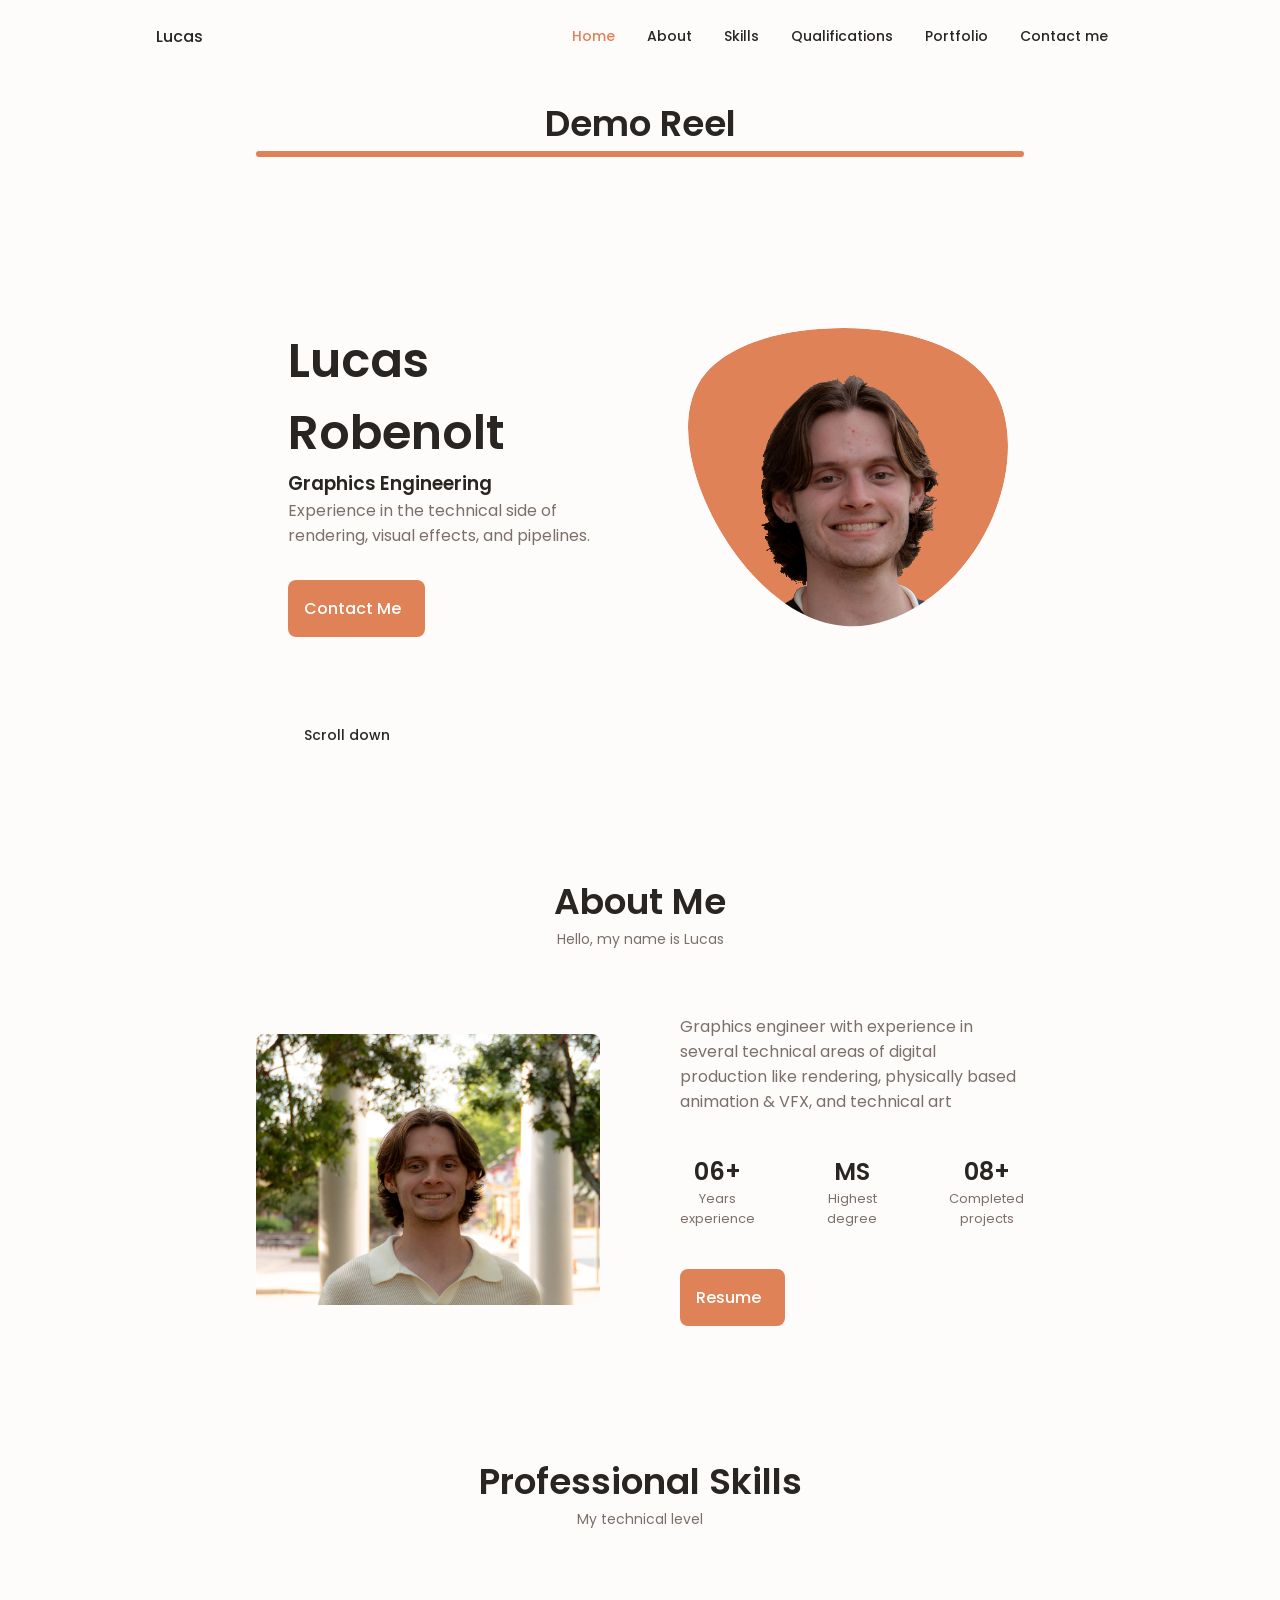
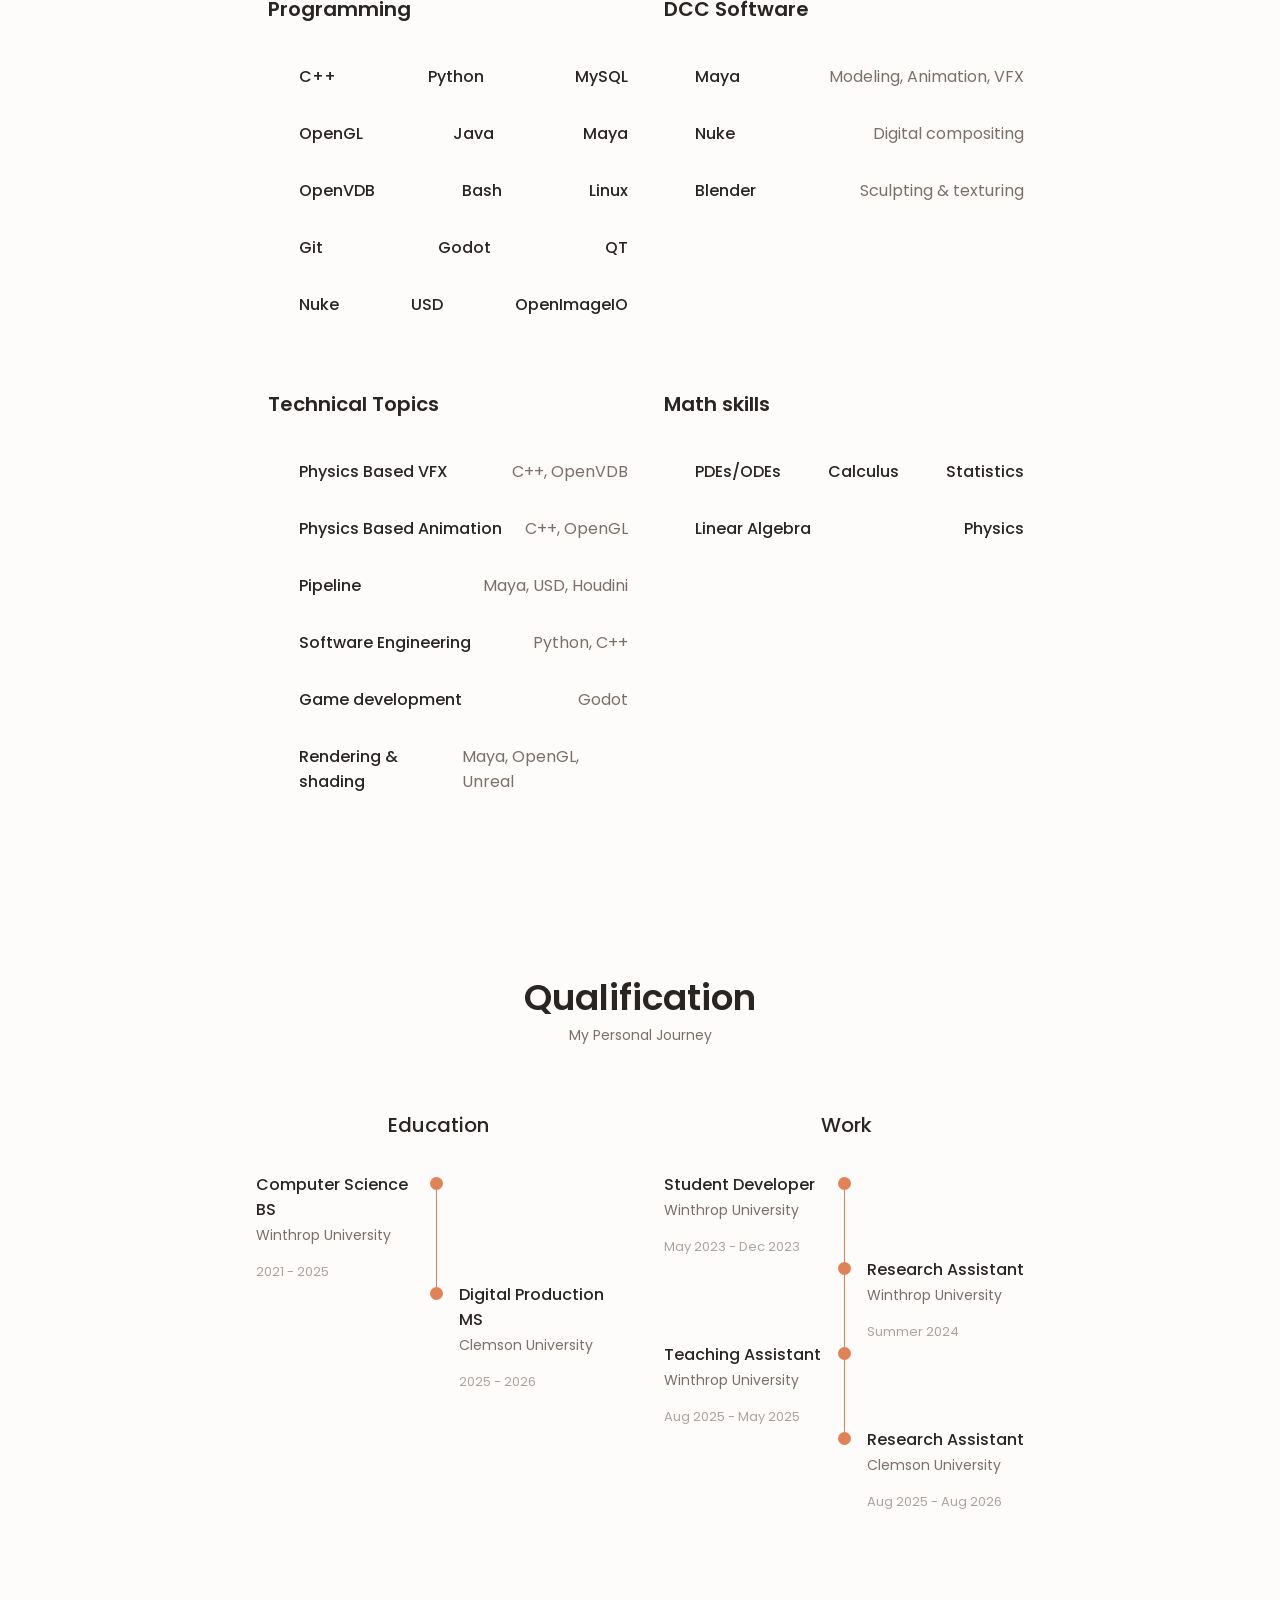
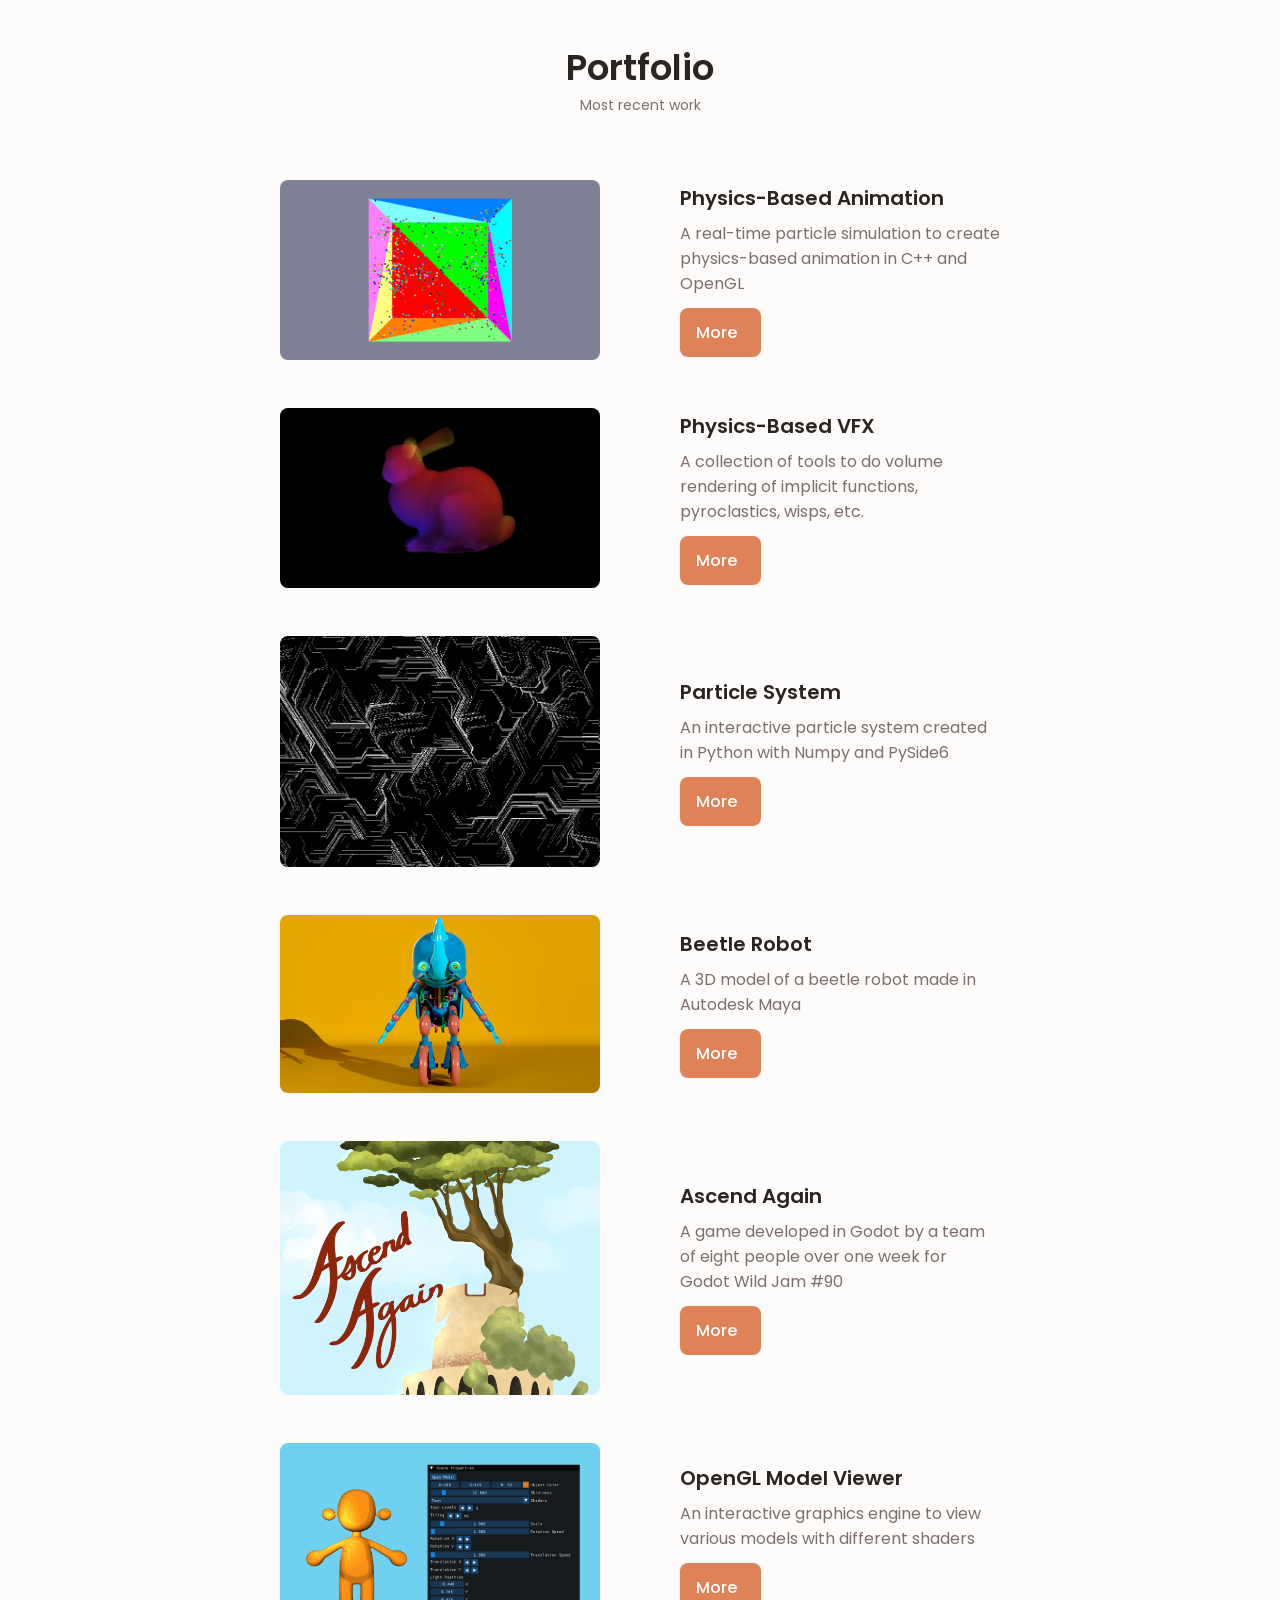
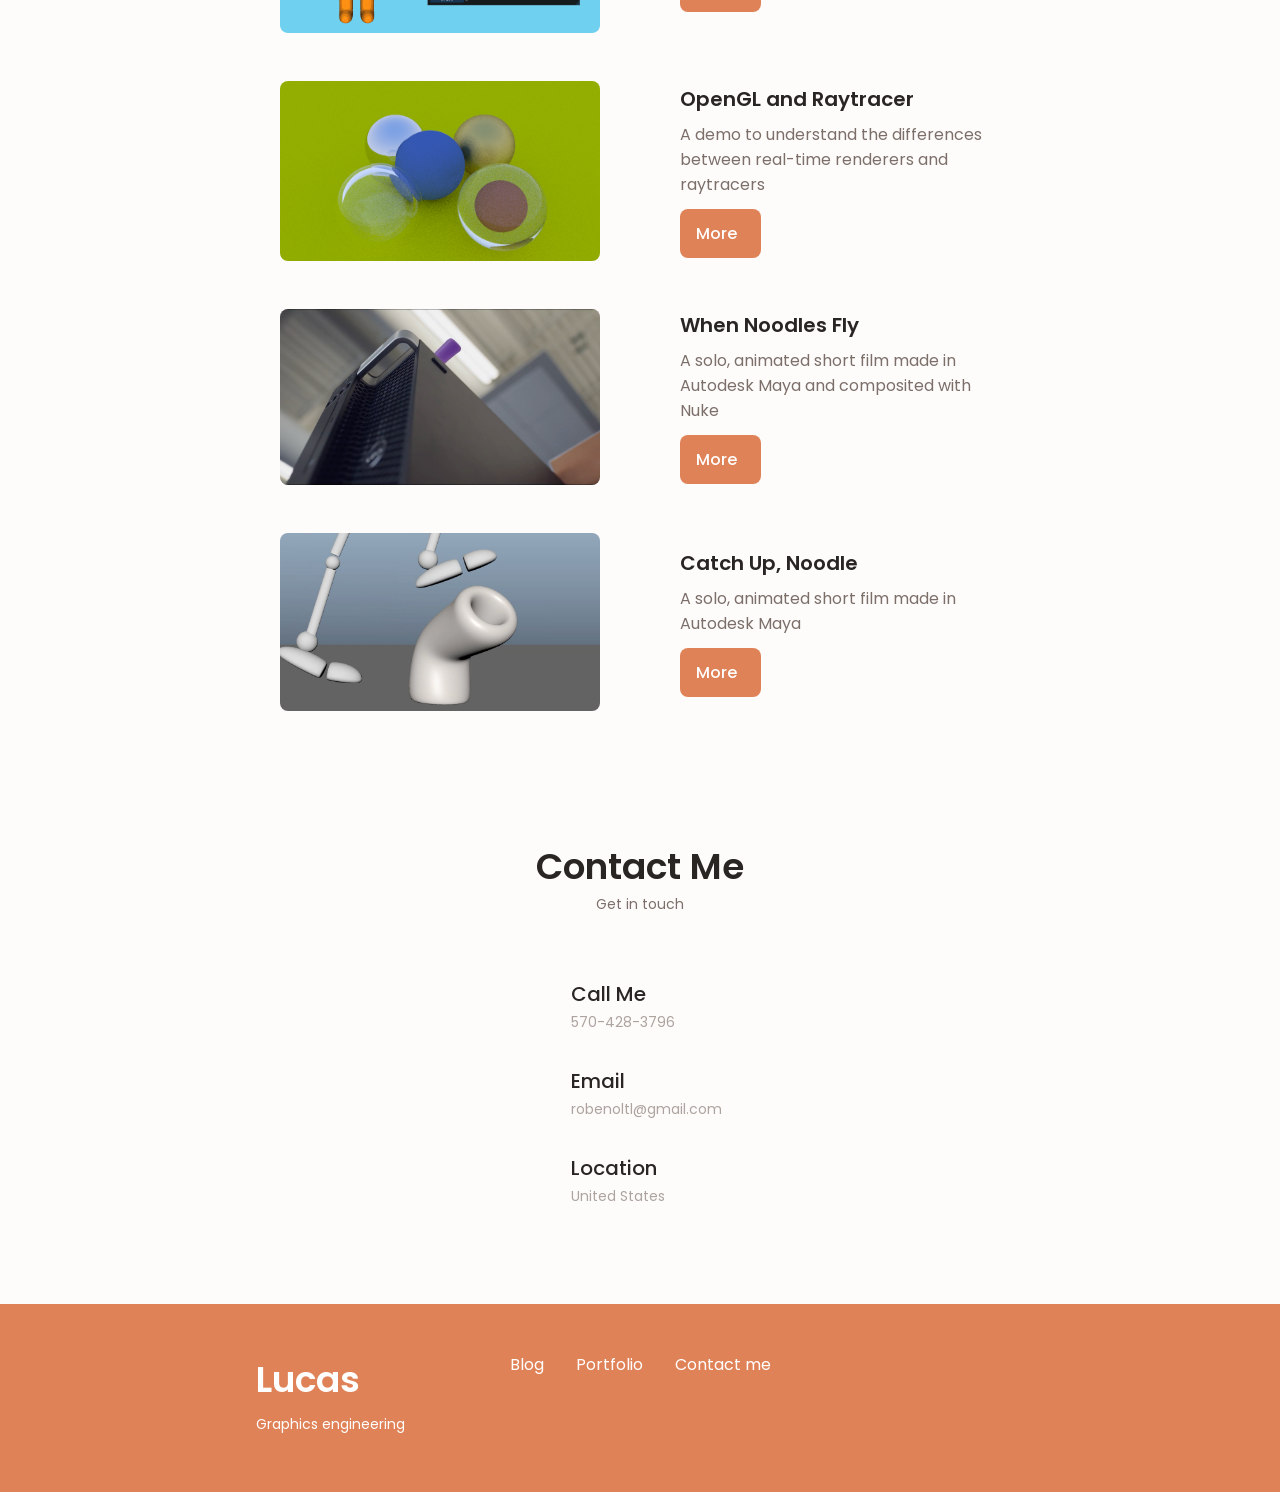
==== commit a38f5f4f: "Removed video for now" ====
--- a/index.html
+++ b/index.html
@@ -80,14 +80,7 @@
                 <div class="home__container container grid">
                     
                     <div class="home__vid"">
-                        <iframe src="https://player.vimeo.com/video/1237067106?title=0&amp;byline=0&amp;portrait=0&amp;autoplay=0&amp;muted=1&amp;playsinline=1" 
-                                width="1920" 
-                                height="1080" 
-                                frameborder="0" 
-                                allow="autoplay; fullscreen; picture-in-picture; clipboard-write; encrypted-media; web-share" 
-                                referrerpolicy="strict-origin-when-cross-origin" 
-                                title="Tech_Demo_Reel_10-18">
-                        </iframe>
+                        <!-- <iframe src="https://player.vimeo.com/video/1237067106?title=0&amp;byline=0&amp;portrait=0&amp;badge=0&amp;autopause=0&amp;player_id=0&amp;app_id=58479" width="1920" height="1080" frameborder="0" allow="autoplay; fullscreen; picture-in-picture; clipboard-write; encrypted-media; web-share" referrerpolicy="strict-origin-when-cross-origin" title="Tech Demo Reel"></iframe> -->
                     </div>
 
                     <div class="home__content grid">
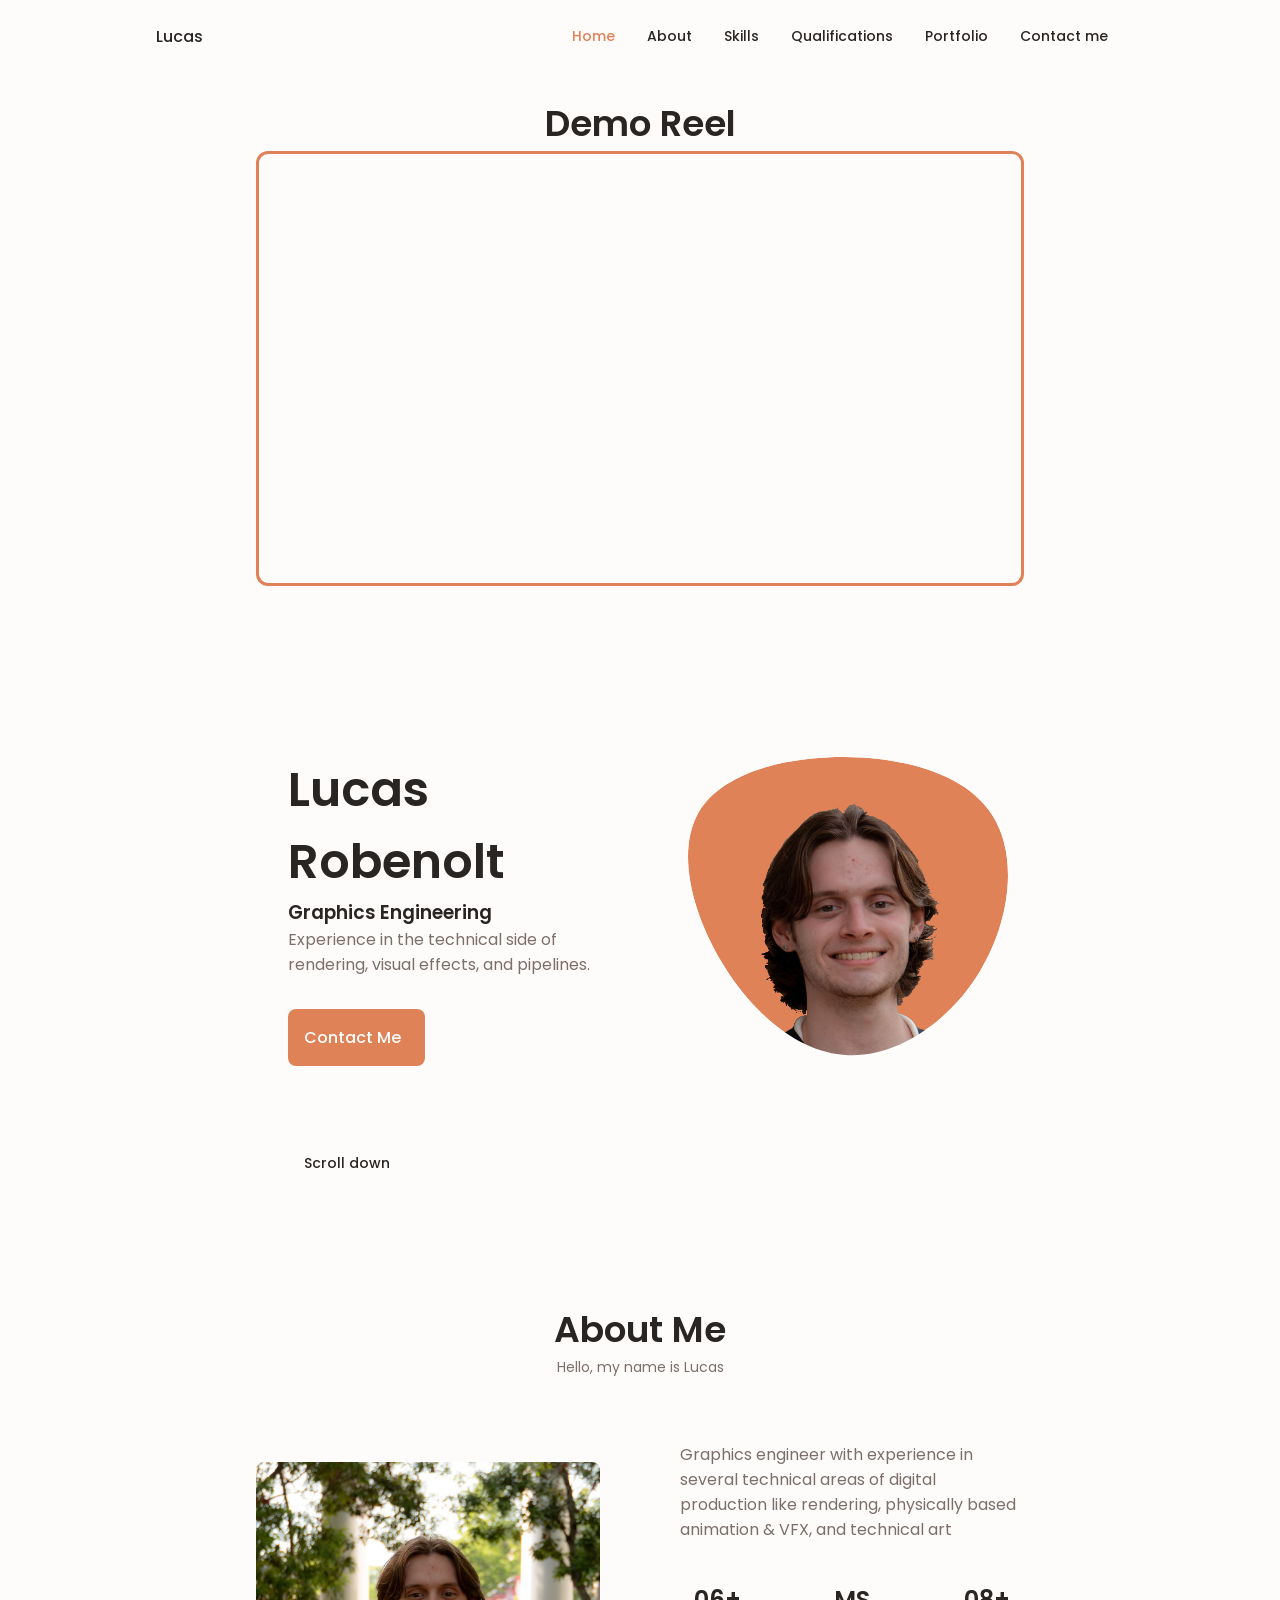
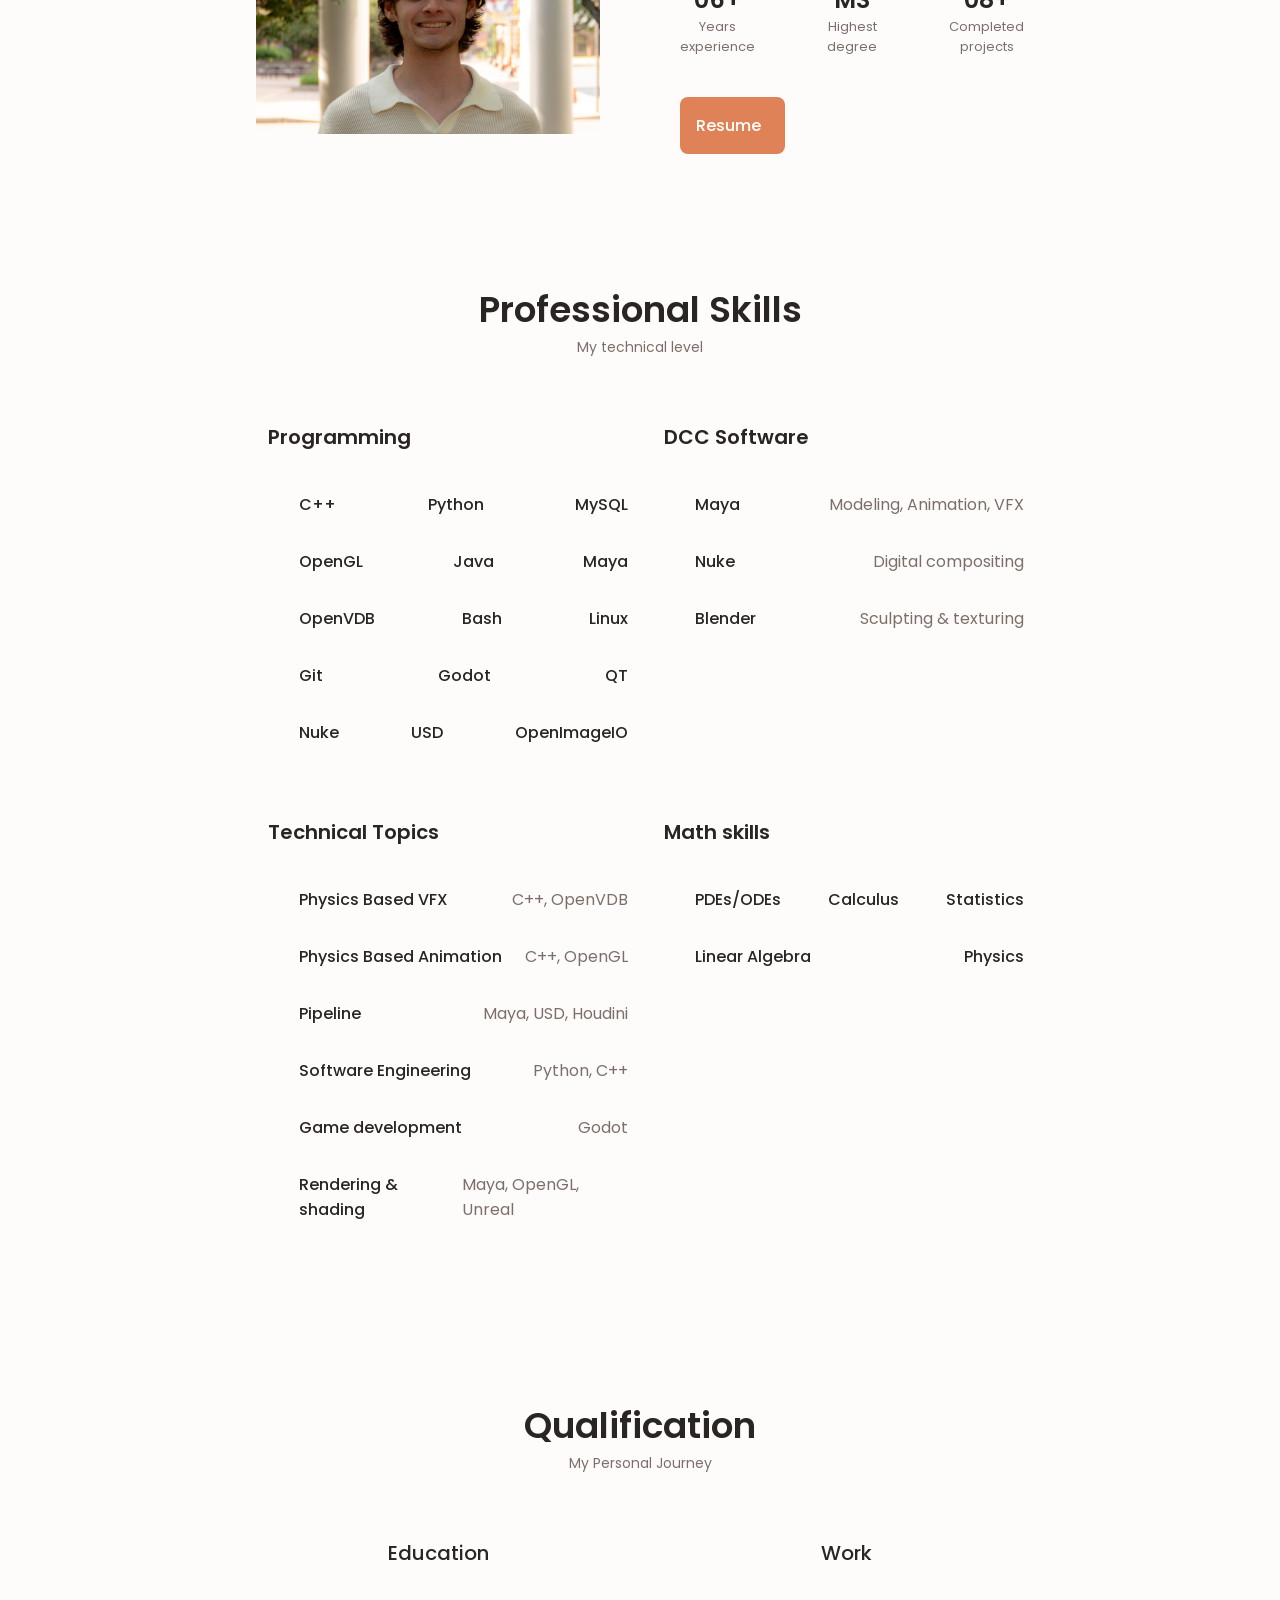
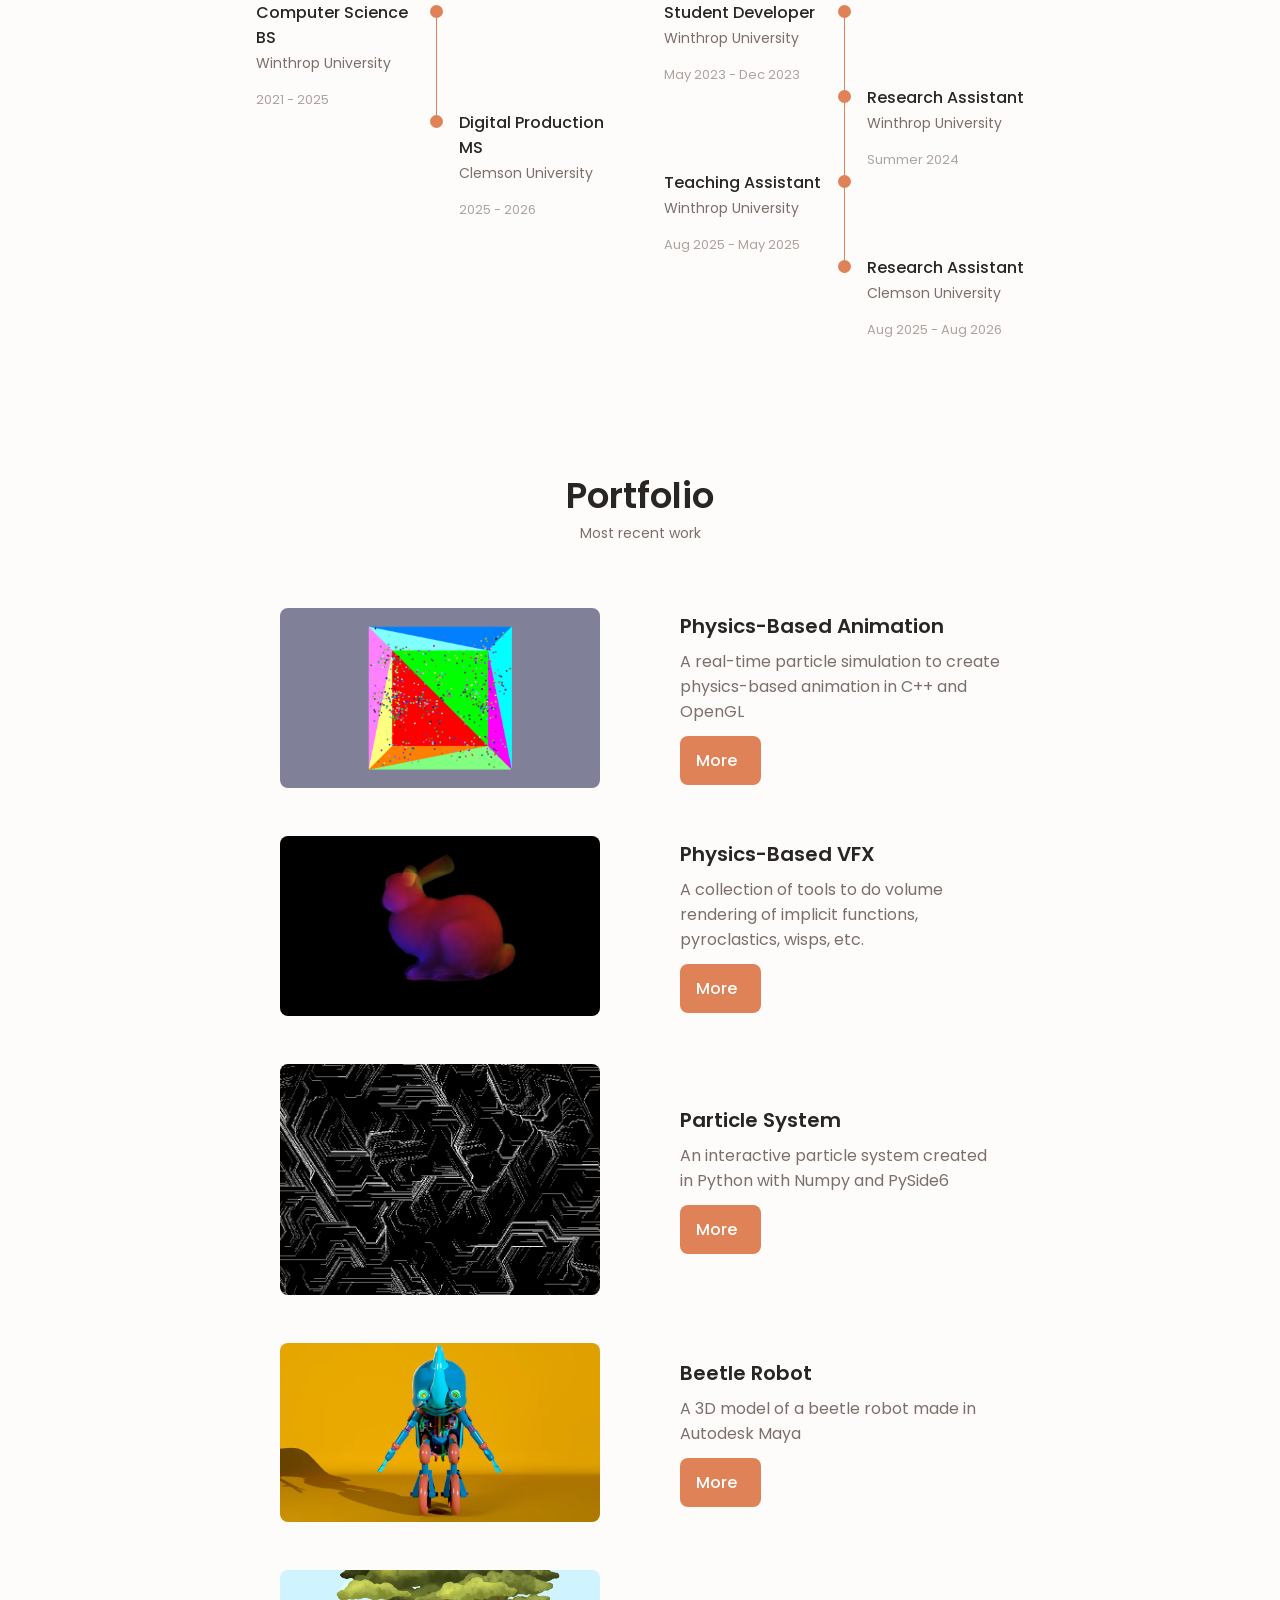
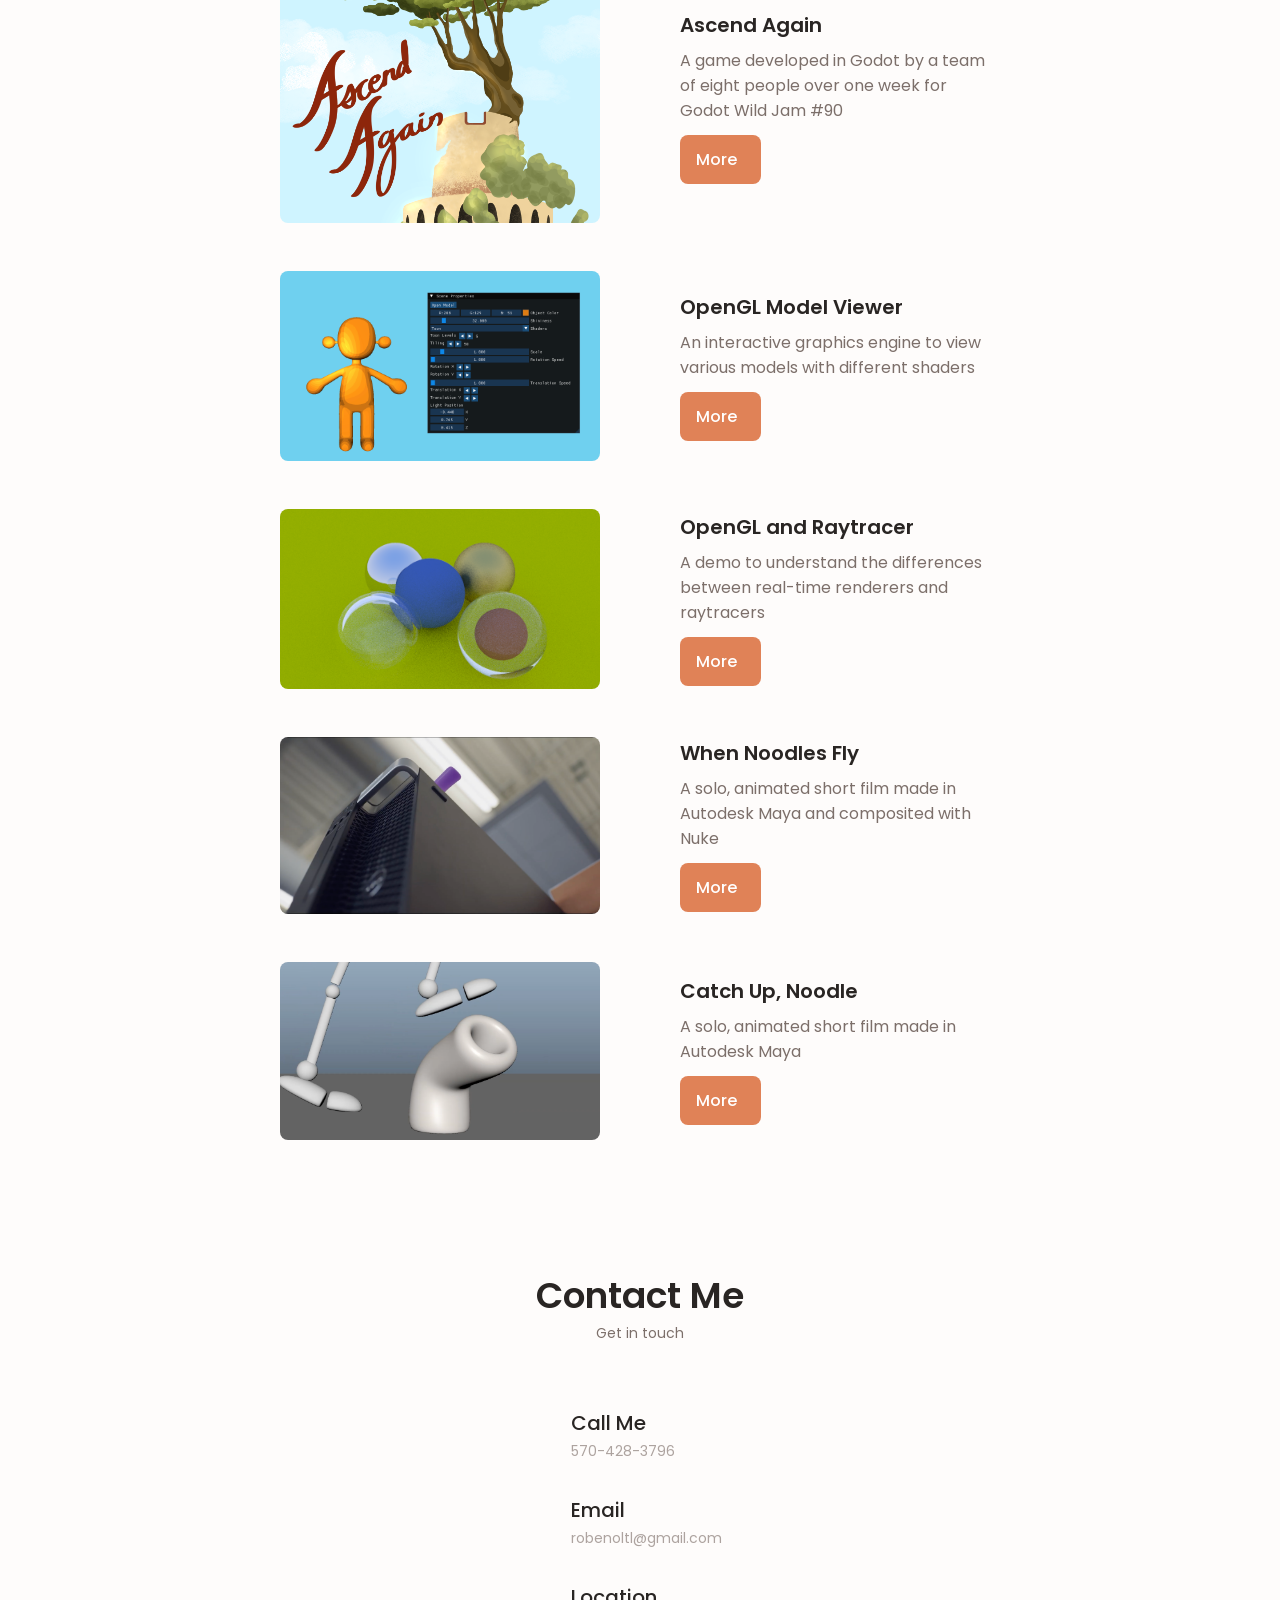
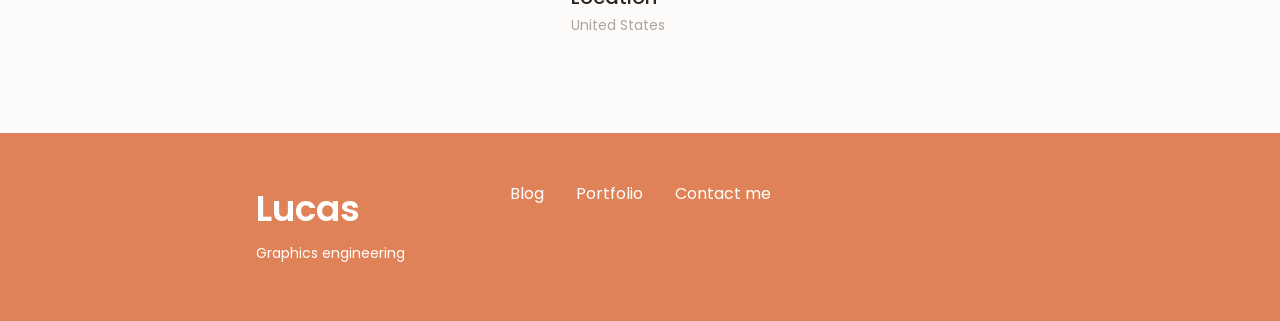
==== commit 9d38e1ac: "Turned on Autoplay" ====
--- a/index.html
+++ b/index.html
@@ -80,7 +80,14 @@
                 <div class="home__container container grid">
                     
                     <div class="home__vid"">
-                        <!-- <iframe src="https://player.vimeo.com/video/1237067106?title=0&amp;byline=0&amp;portrait=0&amp;badge=0&amp;autopause=0&amp;player_id=0&amp;app_id=58479" width="1920" height="1080" frameborder="0" allow="autoplay; fullscreen; picture-in-picture; clipboard-write; encrypted-media; web-share" referrerpolicy="strict-origin-when-cross-origin" title="Tech Demo Reel"></iframe> -->
+                        <iframe src="https://player.vimeo.com/video/1237067106?title=0&amp;byline=0&amp;portrait=0&amp;autoplay=1&amp;muted=1&amp;playsinline=1" 
+                                width="1920" 
+                                height="1080" 
+                                frameborder="0" 
+                                allow="autoplay; fullscreen; picture-in-picture; clipboard-write; encrypted-media; web-share" 
+                                referrerpolicy="strict-origin-when-cross-origin" 
+                                title="Tech_Demo_Reel_10-18">
+                        </iframe>
                     </div>
 
                     <div class="home__content grid">
